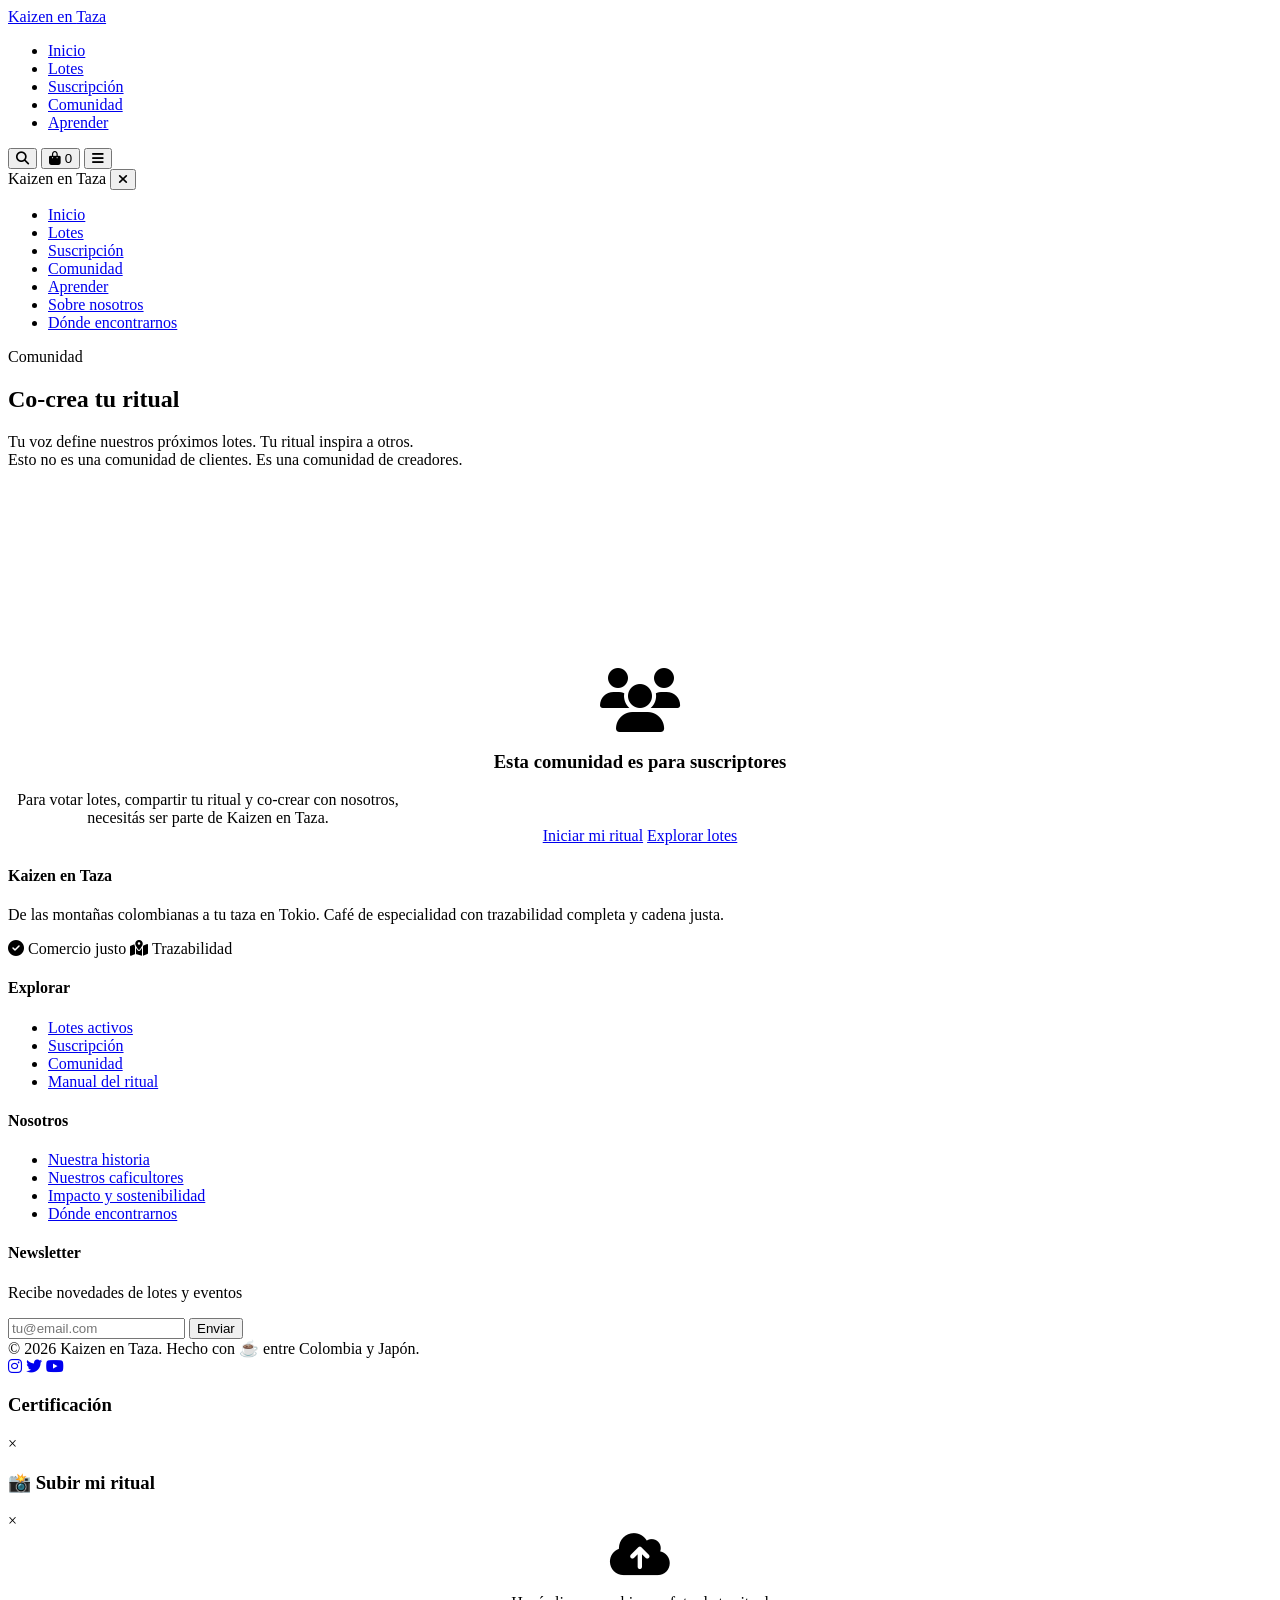
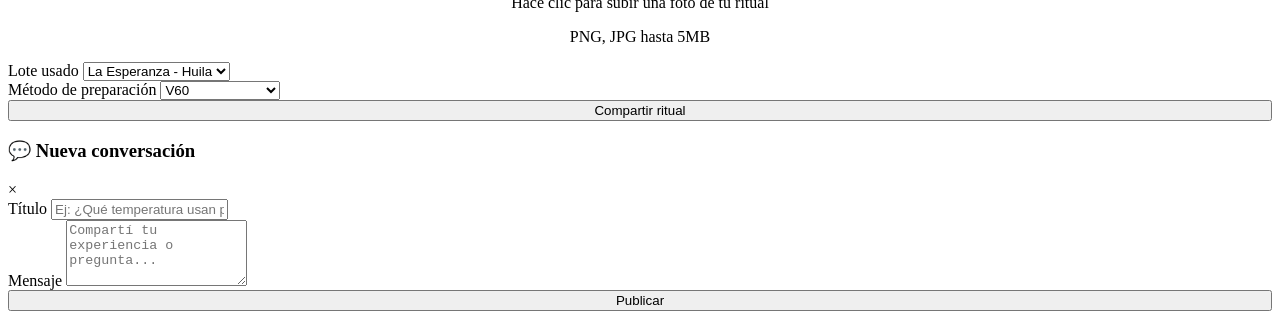
==== comunidad.html @ f7e29329 "Create comunidad.html" ====
<!DOCTYPE html>
<html lang="ja">
<head>
    <meta charset="UTF-8">
    <meta name="viewport" content="width=device-width, initial-scale=1.0, viewport-fit=cover">
    <meta name="description" content="Comunidad Kaizen en Taza - Participa en la co-creación, vota por los próximos lotes, comparte tu ritual y conecta con otros amantes del café de especialidad.">
    <title>Comunidad | Kaizen en Taza - Co-creación y rituales</title>
    <link rel="stylesheet" href="styles.css">
    <link rel="stylesheet" href="https://cdnjs.cloudflare.com/ajax/libs/font-awesome/6.5.1/css/all.min.css">
    <link href="https://fonts.googleapis.com/css2?family=Inter:opsz,wght@14..32,300;14..32,400;14..32,500;14..32,600;14..32,700&family=Playfair+Display:wght@400;500;600;700&display=swap" rel="stylesheet">
    <style>
        /* Estilos específicos para comunidad */
        .dashboard-stats {
            display: grid;
            grid-template-columns: repeat(4, 1fr);
            gap: var(--space-6);
            margin-bottom: var(--space-8);
        }
        
        .stat-card {
            background: var(--color-surface);
            border-radius: var(--border-radius-xl);
            padding: var(--space-6);
            text-align: center;
            border: 1px solid var(--color-border);
            transition: all var(--transition-base);
        }
        
        .stat-card:hover {
            transform: translateY(-4px);
            box-shadow: var(--shadow-lg);
            border-color: var(--color-accent-light);
        }
        
        .stat-number {
            font-size: var(--font-size-4xl);
            font-weight: 700;
            color: var(--color-accent);
            margin-bottom: var(--space-2);
        }
        
        .stat-label {
            font-size: var(--font-size-sm);
            color: var(--color-text-secondary);
        }
        
        /* Votación card */
        .voting-card {
            background: linear-gradient(135deg, var(--color-accent-ultra-light) 0%, var(--color-surface) 100%);
            border-radius: var(--border-radius-xl);
            padding: var(--space-8);
            margin-bottom: var(--space-8);
            border: 1px solid var(--color-border);
        }
        
        .voting-options {
            display: grid;
            grid-template-columns: repeat(3, 1fr);
            gap: var(--space-4);
            margin: var(--space-6) 0;
        }
        
        .voting-option {
            background: var(--color-surface);
            border-radius: var(--border-radius-lg);
            padding: var(--space-6);
            text-align: center;
            cursor: pointer;
            transition: all var(--transition-base);
            border: 2px solid var(--color-border);
        }
        
        .voting-option:hover {
            transform: translateY(-4px);
            border-color: var(--color-accent);
            box-shadow: var(--shadow-lg);
        }
        
        .voting-option.selected {
            border-color: var(--color-accent);
            background: var(--color-accent-ultra-light);
        }
        
        .voting-option-name {
            font-size: var(--font-size-xl);
            font-weight: 600;
            margin: var(--space-4) 0 var(--space-2);
        }
        
        .voting-bar {
            height: 8px;
            background: var(--color-border);
            border-radius: var(--border-radius-full);
            overflow: hidden;
            margin: var(--space-4) 0;
        }
        
        .voting-progress {
            height: 100%;
            background: var(--color-accent);
            transition: width 0.5s ease;
        }
        
        .voting-percentage {
            font-size: var(--font-size-sm);
            font-weight: 600;
            color: var(--color-accent);
        }
        
        /* Galería de rituales */
        .ritual-gallery {
            display: grid;
            grid-template-columns: repeat(3, 1fr);
            gap: var(--space-4);
            margin-bottom: var(--space-8);
        }
        
        .ritual-item {
            position: relative;
            aspect-ratio: 1;
            border-radius: var(--border-radius-lg);
            overflow: hidden;
            cursor: pointer;
        }
        
        .ritual-image {
            width: 100%;
            height: 100%;
            object-fit: cover;
            transition: transform 0.5s ease;
        }
        
        .ritual-item:hover .ritual-image {
            transform: scale(1.1);
        }
        
        .ritual-overlay {
            position: absolute;
            bottom: 0;
            left: 0;
            right: 0;
            background: linear-gradient(transparent, rgba(0,0,0,0.8));
            padding: var(--space-4);
            color: white;
            transform: translateY(100%);
            transition: transform var(--transition-base);
        }
        
        .ritual-item:hover .ritual-overlay {
            transform: translateY(0);
        }
        
        /* Foro - Tablón */
        .forum-post {
            background: var(--color-surface);
            border-radius: var(--border-radius-lg);
            padding: var(--space-6);
            margin-bottom: var(--space-4);
            border: 1px solid var(--color-border);
            transition: all var(--transition-base);
        }
        
        .forum-post:hover {
            box-shadow: var(--shadow-md);
            border-color: var(--color-accent-light);
        }
        
        .forum-header {
            display: flex;
            justify-content: space-between;
            align-items: center;
            margin-bottom: var(--space-3);
            flex-wrap: wrap;
            gap: var(--space-2);
        }
        
        .forum-author {
            display: flex;
            align-items: center;
            gap: var(--space-2);
        }
        
        .forum-avatar {
            width: 40px;
            height: 40px;
            background: var(--color-accent-ultra-light);
            border-radius: var(--border-radius-full);
            display: flex;
            align-items: center;
            justify-content: center;
            font-weight: 600;
            color: var(--color-accent);
        }
        
        .forum-name {
            font-weight: 600;
        }
        
        .forum-date {
            font-size: var(--font-size-xs);
            color: var(--color-text-tertiary);
        }
        
        .forum-title {
            font-size: var(--font-size-lg);
            font-weight: 600;
            margin-bottom: var(--space-2);
        }
        
        .forum-content {
            color: var(--color-text-secondary);
            margin-bottom: var(--space-4);
        }
        
        .forum-stats {
            display: flex;
            gap: var(--space-4);
            font-size: var(--font-size-sm);
            color: var(--color-text-tertiary);
        }
        
        /* Login prompt */
        .login-prompt {
            text-align: center;
            padding: var(--space-16);
            background: var(--color-surface);
            border-radius: var(--border-radius-xl);
            border: 1px solid var(--color-border);
        }
        
        /* Tabs */
        .community-tabs {
            display: flex;
            gap: var(--space-2);
            border-bottom: 1px solid var(--color-border);
            margin-bottom: var(--space-8);
            flex-wrap: wrap;
        }
        
        .community-tab {
            padding: var(--space-3) var(--space-6);
            font-size: var(--font-size-base);
            font-weight: 500;
            color: var(--color-text-secondary);
            cursor: pointer;
            border-bottom: 2px solid transparent;
            transition: all var(--transition-fast);
        }
        
        .community-tab:hover {
            color: var(--color-accent);
        }
        
        .community-tab.active {
            color: var(--color-accent);
            border-bottom-color: var(--color-accent);
        }
        
        /* Modal subir ritual */
        .upload-area {
            border: 2px dashed var(--color-border);
            border-radius: var(--border-radius-lg);
            padding: var(--space-8);
            text-align: center;
            cursor: pointer;
            transition: all var(--transition-fast);
        }
        
        .upload-area:hover {
            border-color: var(--color-accent);
            background: var(--color-accent-ultra-light);
        }
        
        /* Responsive */
        @media (max-width: 1024px) {
            .dashboard-stats {
                grid-template-columns: repeat(2, 1fr);
            }
            
            .voting-options {
                grid-template-columns: 1fr;
            }
            
            .ritual-gallery {
                grid-template-columns: repeat(2, 1fr);
            }
        }
        
        @media (max-width: 768px) {
            .dashboard-stats {
                grid-template-columns: 1fr;
            }
            
            .ritual-gallery {
                grid-template-columns: 1fr;
            }
            
            .forum-header {
                flex-direction: column;
                align-items: flex-start;
            }
        }
    </style>
</head>
<body>

    <!-- ============================================
         HEADER
         ============================================ -->
    <header class="header" id="header">
        <div class="header-container">
            <a href="index.html" class="logo">
                Kaizen en <span>Taza</span>
            </a>
            
            <nav class="nav">
                <ul class="nav-links">
                    <li><a href="index.html" class="nav-link">Inicio</a></li>
                    <li><a href="lotes.html" class="nav-link">Lotes</a></li>
                    <li><a href="suscripcion.html" class="nav-link">Suscripción</a></li>
                    <li><a href="comunidad.html" class="nav-link active">Comunidad</a></li>
                    <li><a href="aprender.html" class="nav-link">Aprender</a></li>
                </ul>
            </nav>
            
            <div class="header-actions">
                <button class="icon-btn" id="searchBtn" aria-label="Buscar">
                    <i class="fas fa-search"></i>
                </button>
                <button class="icon-btn" id="cartBtn" aria-label="Carrito">
                    <i class="fas fa-shopping-bag"></i>
                    <span class="cart-count">0</span>
                </button>
                <button class="menu-toggle" id="menuToggle" aria-label="Menú">
                    <i class="fas fa-bars"></i>
                </button>
            </div>
        </div>
    </header>

    <!-- Mobile Menu -->
    <div class="mobile-menu" id="mobileMenu">
        <div class="mobile-menu-header">
            <span class="logo-small">Kaizen en <span>Taza</span></span>
            <button class="mobile-menu-close" id="closeMenu">
                <i class="fas fa-times"></i>
            </button>
        </div>
        <ul class="mobile-nav-links">
            <li><a href="index.html" class="mobile-nav-link">Inicio</a></li>
            <li><a href="lotes.html" class="mobile-nav-link">Lotes</a></li>
            <li><a href="suscripcion.html" class="mobile-nav-link">Suscripción</a></li>
            <li><a href="comunidad.html" class="mobile-nav-link active">Comunidad</a></li>
            <li><a href="aprender.html" class="mobile-nav-link">Aprender</a></li>
            <li><a href="sobre-nosotros.html" class="mobile-nav-link">Sobre nosotros</a></li>
            <li><a href="donde-encontrarnos.html" class="mobile-nav-link">Dónde encontrarnos</a></li>
        </ul>
    </div>
    <div class="mobile-overlay" id="mobileOverlay"></div>

    <main>

        <!-- ============================================
             PAGE HEADER
             ============================================ -->
        <section class="hero" style="min-height: 40vh; padding: var(--space-12) 0;">
            <div class="hero-content">
                <div class="hero-badge">Comunidad</div>
                <h1 class="hero-title">Co-crea tu <span style="color: var(--color-accent);">ritual</span></h1>
                <p class="hero-subtitle">
                    Tu voz define nuestros próximos lotes. Tu ritual inspira a otros.<br>
                    Esto no es una comunidad de clientes. Es una comunidad de creadores.
                </p>
            </div>
        </section>

        <div class="container" style="margin-top: -40px; position: relative; z-index: 2;">

            <!-- ============================================
                 CONTENIDO PARA USUARIOS LOGEADOS (SUSCRIPTORES)
                 ============================================ -->
            <div id="subscriberContent" style="display: none;">
                
                <!-- Dashboard Stats -->
                <div class="dashboard-stats">
                    <div class="stat-card">
                        <div class="stat-number" id="votesCount">234</div>
                        <div class="stat-label">Suscriptores votaron este mes</div>
                    </div>
                    <div class="stat-card">
                        <div class="stat-number" id="suggestionsCount">156</div>
                        <div class="stat-label">Sugerencias enviadas</div>
                    </div>
                    <div class="stat-card">
                        <div class="stat-number" id="ritualsCount">89</div>
                        <div class="stat-label">Rituales compartidos</div>
                    </div>
                    <div class="stat-card">
                        <div class="stat-number" id="lotesVotados">12</div>
                        <div class="stat-label">Lotes votados este año</div>
                    </div>
                </div>

                <!-- Tabs de comunidad -->
                <div class="community-tabs">
                    <div class="community-tab active" data-tab="votacion">🗳️ Votación activa</div>
                    <div class="community-tab" data-tab="buzon">📬 Buzón de co-creación</div>
                    <div class="community-tab" data-tab="rituales">📸 Galería de rituales</div>
                    <div class="community-tab" data-tab="foro">💬 Tablón comunitario</div>
                    <div class="community-tab" data-tab="gestion">⚙️ Gestor de suscripción</div>
                </div>

                <!-- Tab 1: Votación activa -->
                <div class="tab-content active" id="tabVotacion">
                    <div class="voting-card">
                        <div style="display: flex; justify-content: space-between; align-items: center; flex-wrap: wrap; gap: var(--space-4); margin-bottom: var(--space-4);">
                            <h3 style="margin-bottom: 0;">🗳️ Próxima cosecha: Finca La Esperanza</h3>
                            <span class="badge badge-primary">Cierre en 5 días</span>
                        </div>
                        <p>¡Vos decidís el próximo lote! Elegí el proceso que más te guste.</p>
                        
                        <div class="voting-options" id="votingOptions">
                            <div class="voting-option" data-option="natural" onclick="selectVote('natural')">
                                <i class="fas fa-leaf" style="font-size: 2rem; color: var(--color-accent);"></i>
                                <div class="voting-option-name">Natural</div>
                                <p style="font-size: var(--font-size-sm);">Notas frutales, cuerpo medio, dulzor intenso</p>
                                <div class="voting-bar"><div class="voting-progress" style="width: 43%"></div></div>
                                <div class="voting-percentage">43% (234 votos)</div>
                            </div>
                            <div class="voting-option" data-option="lavado" onclick="selectVote('lavado')">
                                <i class="fas fa-tint" style="font-size: 2rem; color: var(--color-accent);"></i>
                                <div class="voting-option-name">Lavado</div>
                                <p style="font-size: var(--font-size-sm);">Clásico balanceado, acidez brillante</p>
                                <div class="voting-bar"><div class="voting-progress" style="width: 32%"></div></div>
                                <div class="voting-percentage">32% (174 votos)</div>
                            </div>
                            <div class="voting-option" data-option="honey" onclick="selectVote('honey')">
                                <i class="fas fa-droplet" style="font-size: 2rem; color: var(--color-accent);"></i>
                                <div class="voting-option-name">Honey (Experimental)</div>
                                <p style="font-size: var(--font-size-sm);">Dulce, complejo, notas de miel</p>
                                <div class="voting-bar"><div class="voting-progress" style="width: 25%"></div></div>
                                <div class="voting-percentage">25% (135 votos)</div>
                            </div>
                        </div>
                        
                        <div id="votedMessage" style="display: none; margin-top: var(--space-4);" class="alert alert-success">
                            <i class="fas fa-check-circle"></i> ¡Gracias por votar! Tu voz ya cuenta.
                        </div>
                    </div>
                </div>

                <!-- Tab 2: Buzón de co-creación -->
                <div class="tab-content" id="tabBuzon">
                    <div class="card">
                        <h3>📬 ¿Qué lote te gustaría ver?</h3>
                        <p>Mandanos tus sugerencias. Las más votadas las hacemos realidad.</p>
                        
                        <div class="form-group">
                            <label class="form-label">Tu idea</label>
                            <textarea class="form-input" id="suggestionText" rows="3" placeholder="Ej: Me encantaría probar un Geisha de Huila con proceso experimental..."></textarea>
                        </div>
                        
                        <div class="form-group">
                            <label class="form-label">Intereses</label>
                            <div class="radio-group">
                                <label class="radio-option">
                                    <input type="checkbox" name="interest" value="experimental"> Procesos experimentales
                                </label>
                                <label class="radio-option">
                                    <input type="checkbox" name="interest" value="geisha"> Geishas
                                </label>
                                <label class="radio-option">
                                    <input type="checkbox" name="interest" value="micro"> Micro-lotes
                                </label>
                            </div>
                        </div>
                        
                        <button class="btn btn-primary" onclick="sendSuggestion()">Enviar sugerencia</button>
                        
                        <div class="alert alert-info" style="margin-top: var(--space-4);">
                            <i class="fas fa-chart-line"></i> <strong id="suggestionsCounter">156</strong> suscriptores han enviado sugerencias este mes
                        </div>
                    </div>
                </div>

                <!-- Tab 3: Galería de rituales -->
                <div class="tab-content" id="tabRituales">
                    <div style="display: flex; justify-content: space-between; align-items: center; margin-bottom: var(--space-6); flex-wrap: wrap; gap: var(--space-4);">
                        <h3 style="margin-bottom: 0;">📸 Rituales reales de nuestra comunidad</h3>
                        <button class="btn btn-secondary" onclick="openUploadModal()">
                            <i class="fas fa-upload"></i> Subir mi ritual
                        </button>
                    </div>
                    
                    <div class="ritual-gallery" id="ritualGallery">
                        <!-- Se llena dinámicamente -->
                    </div>
                </div>

                <!-- Tab 4: Foro / Tablón -->
                <div class="tab-content" id="tabForo">
                    <div style="display: flex; justify-content: space-between; align-items: center; margin-bottom: var(--space-6); flex-wrap: wrap; gap: var(--space-4);">
                        <h3 style="margin-bottom: 0;">💬 Conversaciones de la comunidad</h3>
                        <button class="btn btn-secondary" onclick="openNewPostModal()">
                            <i class="fas fa-plus"></i> Nueva pregunta
                        </button>
                    </div>
                    
                    <div id="forumPosts">
                        <!-- Se llena dinámicamente -->
                    </div>
                </div>

                <!-- Tab 5: Gestor de suscripción -->
                <div class="tab-content" id="tabGestion">
                    <div class="card">
                        <h3>⚙️ Gestioná tu suscripción</h3>
                        <p>Todo lo que necesitás, sin llamadas ni emails.</p>
                        
                        <div class="form-group">
                            <label class="form-label">Estado actual</label>
                            <div class="alert alert-success" style="margin-bottom: 0;">
                                <i class="fas fa-check-circle"></i> Activa · Próximo envío: 15 de junio, 2026
                            </div>
                        </div>
                        
                        <div class="form-group">
                            <label class="form-label">Pausar suscripción</label>
                            <select class="form-select" id="pauseDuration">
                                <option value="">No pausar</option>
                                <option value="1">Pausar 1 semana</option>
                                <option value="2">Pausar 2 semanas</option>
                                <option value="4">Pausar 1 mes</option>
                            </select>
                        </div>
                        
                        <div class="form-group">
                            <label class="form-label">Cambiar próximo lote</label>
                            <select class="form-select" id="changeLot">
                                <option value="">Mantener actual</option>
                                <option value="esperanza">La Esperanza - Huila (Caturra)</option>
                                <option value="paraiso">El Paraíso - Nariño (Castillo)</option>
                                <option value="monteverde">Monteverde - Cauca (Geisha)</option>
                            </select>
                        </div>
                        
                        <div class="form-row">
                            <div class="form-group">
                                <label class="form-label">Cantidad</label>
                                <select class="form-select" id="changeAmount">
                                    <option value="200">200g</option>
                                    <option value="250" selected>250g</option>
                                    <option value="500">500g</option>
                                </select>
                            </div>
                            <div class="form-group">
                                <label class="form-label">Frecuencia</label>
                                <select class="form-select" id="changeFrequency">
                                    <option value="3">Cada 3 semanas</option>
                                    <option value="4" selected>Cada 4 semanas</option>
                                    <option value="5">Cada 5 semanas</option>
                                </select>
                            </div>
                        </div>
                        
                        <div style="display: flex; gap: var(--space-4); margin-top: var(--space-6);">
                            <button class="btn btn-primary" onclick="updateSubscription()">Guardar cambios</button>
                            <button class="btn btn-outline" onclick="cancelSubscription()" style="color: var(--color-error);">Cancelar suscripción</button>
                        </div>
                    </div>
                </div>
            </div>

            <!-- ============================================
                 CONTENIDO PARA USUARIOS NO LOGEADOS
                 ============================================ -->
            <div id="nonSubscriberContent" class="login-prompt">
                <i class="fas fa-users" style="font-size: 4rem; color: var(--color-accent); margin-bottom: var(--space-4);"></i>
                <h3>Esta comunidad es para suscriptores</h3>
                <p style="max-width: 400px; margin: var(--space-4) auto;">
                    Para votar lotes, compartir tu ritual y co-crear con nosotros, necesitás ser parte de Kaizen en Taza.
                </p>
                <div class="hero-buttons" style="justify-content: center;">
                    <a href="suscripcion.html" class="btn btn-primary">Iniciar mi ritual</a>
                    <a href="lotes.html" class="btn btn-secondary">Explorar lotes</a>
                </div>
            </div>

        </div>

    </main>

    <!-- ============================================
         FOOTER
         ============================================ -->
    <footer class="footer">
        <div class="footer-container">
            <div class="footer-grid">
                <div class="footer-col">
                    <h4>Kaizen en Taza</h4>
                    <p>De las montañas colombianas a tu taza en Tokio. Café de especialidad con trazabilidad completa y cadena justa.</p>
                    <div class="certifications" style="margin-top: var(--space-4);">
                        <span class="cert-badge" onclick="showCertModal('fairtrade')">
                            <i class="fas fa-check-circle"></i> Comercio justo
                        </span>
                        <span class="cert-badge" onclick="showCertModal('trazabilidad')">
                            <i class="fas fa-map-marked-alt"></i> Trazabilidad
                        </span>
                    </div>
                </div>
                
                <div class="footer-col">
                    <h4>Explorar</h4>
                    <ul class="footer-links">
                        <li><a href="lotes.html" class="footer-link">Lotes activos</a></li>
                        <li><a href="suscripcion.html" class="footer-link">Suscripción</a></li>
                        <li><a href="comunidad.html" class="footer-link">Comunidad</a></li>
                        <li><a href="aprender.html" class="footer-link">Manual del ritual</a></li>
                    </ul>
                </div>
                
                <div class="footer-col">
                    <h4>Nosotros</h4>
                    <ul class="footer-links">
                        <li><a href="sobre-nosotros.html" class="footer-link">Nuestra historia</a></li>
                        <li><a href="sobre-nosotros.html#caficultores" class="footer-link">Nuestros caficultores</a></li>
                        <li><a href="sobre-nosotros.html#impacto" class="footer-link">Impacto y sostenibilidad</a></li>
                        <li><a href="donde-encontrarnos.html" class="footer-link">Dónde encontrarnos</a></li>
                    </ul>
                </div>
                
                <div class="footer-col">
                    <h4>Newsletter</h4>
                    <p style="font-size: var(--font-size-sm);">Recibe novedades de lotes y eventos</p>
                    <form class="newsletter-form" onsubmit="event.preventDefault(); alert('Gracias por suscribirte (demo)');">
                        <input type="email" placeholder="tu@email.com" class="newsletter-input" required>
                        <button type="submit" class="newsletter-btn">Enviar</button>
                    </form>
                </div>
            </div>
            
            <div class="footer-bottom">
                <div class="footer-copyright">
                    © 2026 Kaizen en Taza. Hecho con ☕ entre Colombia y Japón.
                </div>
                <div class="footer-social">
                    <a href="#" class="social-icon"><i class="fab fa-instagram"></i></a>
                    <a href="#" class="social-icon"><i class="fab fa-twitter"></i></a>
                    <a href="#" class="social-icon"><i class="fab fa-youtube"></i></a>
                </div>
            </div>
        </div>
    </footer>

    <!-- ============================================
         MODALES
         ============================================ -->
    <div id="certModal" class="modal">
        <div class="modal-content">
            <div class="modal-header">
                <h3 id="modalTitle">Certificación</h3>
                <span class="modal-close" onclick="closeCertModal()">&times;</span>
            </div>
            <div class="modal-body" id="modalBody"></div>
        </div>
    </div>

    <div id="uploadModal" class="modal">
        <div class="modal-content">
            <div class="modal-header">
                <h3>📸 Subir mi ritual</h3>
                <span class="modal-close" onclick="closeUploadModal()">&times;</span>
            </div>
            <div class="modal-body">
                <div class="upload-area" id="uploadArea" onclick="triggerFileUpload()">
                    <i class="fas fa-cloud-upload-alt" style="font-size: 3rem; color: var(--color-accent);"></i>
                    <p>Hacé clic para subir una foto de tu ritual</p>
                    <p style="font-size: var(--font-size-xs); color: var(--color-text-tertiary);">PNG, JPG hasta 5MB</p>
                </div>
                <input type="file" id="fileInput" accept="image/*" style="display: none;" onchange="handleFileUpload(event)">
                <div class="form-group" style="margin-top: var(--space-4);">
                    <label class="form-label">Lote usado</label>
                    <select class="form-select" id="ritualLot">
                        <option>La Esperanza - Huila</option>
                        <option>El Paraíso - Nariño</option>
                        <option>Monteverde - Cauca</option>
                    </select>
                </div>
                <div class="form-group">
                    <label class="form-label">Método de preparación</label>
                    <select class="form-select" id="ritualMethod">
                        <option>V60</option>
                        <option>Nel-drip</option>
                        <option>Aeropress</option>
                        <option>Chemex</option>
                        <option>Prensa francesa</option>
                    </select>
                </div>
                <button class="btn btn-primary" onclick="uploadRitual()" style="width: 100%;">Compartir ritual</button>
            </div>
        </div>
    </div>

    <div id="newPostModal" class="modal">
        <div class="modal-content">
            <div class="modal-header">
                <h3>💬 Nueva conversación</h3>
                <span class="modal-close" onclick="closeNewPostModal()">&times;</span>
            </div>
            <div class="modal-body">
                <div class="form-group">
                    <label class="form-label">Título</label>
                    <input type="text" class="form-input" id="postTitle" placeholder="Ej: ¿Qué temperatura usan para este lote?">
                </div>
                <div class="form-group">
                    <label class="form-label">Mensaje</label>
                    <textarea class="form-input" id="postContent" rows="4" placeholder="Compartí tu experiencia o pregunta..."></textarea>
                </div>
                <button class="btn btn-primary" onclick="createPost()" style="width: 100%;">Publicar</button>
            </div>
        </div>
    </div>

    <script>
        // ============================================
        // CHECK LOGIN STATUS
        // ============================================
        let isLoggedIn = false;
        let currentVote = null;
        let rituals = [];
        let forumPosts = [];
        
        function checkLoginStatus() {
            const subscription = localStorage.getItem('kaizenSubscription');
            if (subscription) {
                isLoggedIn = true;
                document.getElementById('subscriberContent').style.display = 'block';
                document.getElementById('nonSubscriberContent').style.display = 'none';
                loadRituals();
                loadForumPosts();
                updateSuggestionsCounter();
            } else {
                isLoggedIn = false;
                document.getElementById('subscriberContent').style.display = 'none';
                document.getElementById('nonSubscriberContent').style.display = 'block';
            }
        }
        
        // ============================================
        // TABS
        // ============================================
        function initTabs() {
            document.querySelectorAll('.community-tab').forEach(tab => {
                tab.addEventListener('click', () => {
                    const tabId = tab.dataset.tab;
                    document.querySelectorAll('.community-tab').forEach(t => t.classList.remove('active'));
                    document.querySelectorAll('.tab-content').forEach(t => t.classList.remove('active'));
                    tab.classList.add('active');
                    document.getElementById(`tab${tabId.charAt(0).toUpperCase() + tabId.slice(1)}`).classList.add('active');
                });
            });
        }
        
        // ============================================
        // VOTACIÓN
        // ============================================
        function selectVote(option) {
            if (currentVote) {
                alert('Ya votaste en esta votación. Esperá la próxima!');
                return;
            }
            
            currentVote = option;
            document.getElementById('votedMessage').style.display = 'block';
            
            // Actualizar visual
            document.querySelectorAll('.voting-option').forEach(opt => {
                opt.classList.remove('selected');
            });
            document.querySelector(`.voting-option[data-option="${option}"]`).classList.add('selected');
            
            // Guardar en localStorage
            localStorage.setItem('userVote', option);
            
            // Actualizar contadores (demo)
            let votes = JSON.parse(localStorage.getItem('votes')) || { natural: 234, lavado: 174, honey: 135 };
            votes[option] = (votes[option] || 0) + 1;
            localStorage.setItem('votes', JSON.stringify(votes));
            
            // Recargar para mostrar nuevos porcentajes
            setTimeout(() => location.reload(), 1000);
        }
        
        // ============================================
        // BUZÓN DE CO-CREACIÓN
        // ============================================
        function sendSuggestion() {
            const suggestion = document.getElementById('suggestionText').value;
            if (!suggestion) {
                alert('Escribí tu sugerencia antes de enviar');
                return;
            }
            
            let suggestions = JSON.parse(localStorage.getItem('suggestions')) || [];
            suggestions.push({
                text: suggestion,
                date: new Date().toISOString(),
                interests: getSelectedInterests()
            });
            localStorage.setItem('suggestions', JSON.stringify(suggestions));
            
            alert('¡Gracias por tu sugerencia! La vamos a tener en cuenta para próximos lotes.');
            document.getElementById('suggestionText').value = '';
            updateSuggestionsCounter();
        }
        
        function getSelectedInterests() {
            const interests = [];
            document.querySelectorAll('input[name="interest"]:checked').forEach(cb => {
                interests.push(cb.value);
            });
            return interests;
        }
        
        function updateSuggestionsCounter() {
            const suggestions = JSON.parse(localStorage.getItem('suggestions')) || [];
            const thisMonth = suggestions.filter(s => new Date(s.date).getMonth() === new Date().getMonth()).length;
            document.getElementById('suggestionsCounter').innerText = suggestions.length + thisMonth;
        }
        
        // ============================================
        // GALERÍA DE RITUALES
        // ============================================
        function loadRituals() {
            const saved = localStorage.getItem('rituals');
            if (saved) {
                rituals = JSON.parse(saved);
            } else {
                // Datos de ejemplo
                rituals = [
                    { id: 1, image: 'https://images.unsplash.com/photo-1495474472287-4d71bcdd2085?w=400&h=400&fit=crop', user: 'Kenji', lot: 'La Esperanza', method: 'V60' },
                    { id: 2, image: 'https://images.unsplash.com/photo-1514432324607-a09d9b4aefdd?w=400&h=400&fit=crop', user: 'Yuki', lot: 'El Paraíso', method: 'Nel-drip' },
                    { id: 3, image: 'https://images.unsplash.com/photo-1487058792210-89d2e1f735a9?w=400&h=400&fit=crop', user: 'Hiroshi', lot: 'Monteverde', method: 'Aeropress' }
                ];
                localStorage.setItem('rituals', JSON.stringify(rituals));
            }
            renderRituals();
        }
        
        function renderRituals() {
            const gallery = document.getElementById('ritualGallery');
            if (rituals.length === 0) {
                gallery.innerHTML = '<div class="empty-state" style="grid-column: 1/-1;">Todavía no hay rituales compartidos. ¡Sé el primero!</div>';
                return;
            }
            gallery.innerHTML = rituals.map(ritual => `
                <div class="ritual-item">
                    <img src="${ritual.image}" alt="Ritual de ${ritual.user}" class="ritual-image">
                    <div class="ritual-overlay">
                        <div><strong>${ritual.user}</strong></div>
                        <div style="font-size: 12px;">${ritual.lot} · ${ritual.method}</div>
                    </div>
                </div>
            `).join('');
        }
        
        function openUploadModal() {
            document.getElementById('uploadModal').classList.add('active');
            document.body.style.overflow = 'hidden';
        }
        
        function closeUploadModal() {
            document.getElementById('uploadModal').classList.remove('active');
            document.body.style.overflow = '';
        }
        
        function triggerFileUpload() {
            document.getElementById('fileInput').click();
        }
        
        function handleFileUpload(event) {
            const file = event.target.files[0];
            if (file) {
                const reader = new FileReader();
                reader.onload = function(e) {
                    window.tempImage = e.target.result;
                    alert('Imagen cargada. Ahora completá los detalles y compartí.');
                };
                reader.readAsDataURL(file);
            }
        }
        
        function uploadRitual() {
            if (!window.tempImage) {
                alert('Primero seleccioná una imagen');
                return;
            }
            
            const newRitual = {
                id: rituals.length + 1,
                image: window.tempImage,
                user: localStorage.getItem('kaizenSubscription') ? JSON.parse(localStorage.getItem('kaizenSubscription')).customer.name : 'Suscriptor',
                lot: document.getElementById('ritualLot').value,
                method: document.getElementById('ritualMethod').value
            };
            
            rituals.unshift(newRitual);
            localStorage.setItem('rituals', JSON.stringify(rituals));
            renderRituals();
            closeUploadModal();
            window.tempImage = null;
            alert('¡Ritual compartido! Va a aparecer en la galería.');
        }
        
        // ============================================
        // FORO
        // ============================================
        function loadForumPosts() {
            const saved = localStorage.getItem('forumPosts');
            if (saved) {
                forumPosts = JSON.parse(saved);
            } else {
                forumPosts = [
                    { id: 1, title: '¿Qué temperatura usan para V60 con La Esperanza?', content: 'Estoy probando a 92°C y 94°C y no encuentro el punto exacto.', author: 'Takeshi', date: '2026-05-20', replies: 12 },
                    { id: 2, title: 'Descubrí que este lote con Nel-drip cambia completamente', content: 'El El Paraíso en Nel-drip tiene notas de miel increíbles...', author: 'Maria', date: '2026-05-18', replies: 8 }
                ];
                localStorage.setItem('forumPosts', JSON.stringify(forumPosts));
            }
            renderForumPosts();
        }
        
        function renderForumPosts() {
            const container = document.getElementById('forumPosts');
            container.innerHTML = forumPosts.map(post => `
                <div class="forum-post">
                    <div class="forum-header">
                        <div class="forum-author">
                            <div class="forum-avatar">${post.author.charAt(0)}</div>
                            <div>
                                <div class="forum-name">${post.author}</div>
                                <div class="forum-date">${new Date(post.date).toLocaleDateString('es')}</div>
                            </div>
                        </div>
                        <div class="forum-stats">
                            <span><i class="fas fa-comment"></i> ${post.replies} respuestas</span>
                        </div>
                    </div>
                    <div class="forum-title">${post.title}</div>
                    <div class="forum-content">${post.content}</div>
                </div>
            `).join('');
        }
        
        function openNewPostModal() {
            document.getElementById('newPostModal').classList.add('active');
            document.body.style.overflow = 'hidden';
        }
        
        function closeNewPostModal() {
            document.getElementById('newPostModal').classList.remove('active');
            document.body.style.overflow = '';
        }
        
        function createPost() {
            const title = document.getElementById('postTitle').value;
            const content = document.getElementById('postContent').value;
            
            if (!title || !content) {
                alert('Completá título y mensaje');
                return;
            }
            
            const user = localStorage.getItem('kaizenSubscription') ? 
                JSON.parse(localStorage.getItem('kaizenSubscription')).customer.name : 'Suscriptor';
            
            const newPost = {
                id: forumPosts.length + 1,
                title,
                content,
                author: user,
                date: new Date().toISOString(),
                replies: 0
            };
            
            forumPosts.unshift(newPost);
            localStorage.setItem('forumPosts', JSON.stringify(forumPosts));
            renderForumPosts();
            closeNewPostModal();
            document.getElementById('postTitle').value = '';
            document.getElementById('postContent').value = '';
            alert('¡Publicación creada!');
        }
        
        // ============================================
        // GESTOR DE SUSCRIPCIÓN
        // ============================================
        function updateSubscription() {
            const changes = {};
            const pause = document.getElementById('pauseDuration').value;
            const lot = document.getElementById('changeLot').value;
            const amount = document.getElementById('changeAmount').value;
            const frequency = document.getElementById('changeFrequency').value;
            
            if (pause) changes.pause = pause;
            if (lot) changes.nextLot = lot;
            if (amount) changes.amount = amount;
            if (frequency) changes.frequency = frequency;
            
            localStorage.setItem('subscriptionChanges', JSON.stringify(changes));
            alert('Cambios guardados. Se aplicarán en tu próximo ciclo.');
        }
        
        function cancelSubscription() {
            if (confirm('¿Cancelar suscripción? Podés reactivarla en cualquier momento.')) {
                localStorage.removeItem('kaizenSubscription');
                localStorage.removeItem('userVote');
                alert('Suscripción cancelada. Siempre podés volver.');
                location.reload();
            }
        }
        
        // ============================================
        // CERTIFICACIONES MODAL
        // ============================================
        function showCertModal(type) {
            const modal = document.getElementById('certModal');
            if (type === 'fairtrade') {
                document.getElementById('modalTitle').innerHTML = '🌱 Comercio justo verificado';
                document.getElementById('modalBody').innerHTML = `
                    <div><p><strong>Certificación:</strong> Relación directa verificada</p>
                    <p><strong>Precio pagado:</strong> +35% sobre precio de mercado</p>
                    <p><strong>Impacto:</strong> Este pago garantiza una vida digna para el caficultor</p></div>
                    <div class="alert alert-success"><i class="fas fa-file-pdf"></i> Documento de pago verificado</div>
                `;
            } else {
                document.getElementById('modalTitle').innerHTML = '📍 Trazabilidad completa';
                document.getElementById('modalBody').innerHTML = `
                    <div><p><strong>Todos nuestros lotes tienen:</strong></p>
                    <ul><li>Origen específico</li><li>Nombre del caficultor</li><li>Variedad y proceso</li><li>Fecha de tueste</li><li>Precio pagado</li></ul></div>
                `;
            }
            modal.classList.add('active');
            document.body.style.overflow = 'hidden';
        }
        
        function closeCertModal() {
            document.getElementById('certModal').classList.remove('active');
            document.body.style.overflow = '';
        }
        
        // ============================================
        // HEADER Y MENÚ
        // ============================================
        const menuToggle = document.getElementById('menuToggle');
        const mobileMenu = document.getElementById('mobileMenu');
        const mobileOverlay = document.getElementById('mobileOverlay');
        const closeMenu = document.getElementById('closeMenu');
        
        function openMobileMenu() {
            mobileMenu.classList.add('active');
            mobileOverlay.classList.add('active');
            document.body.style.overflow = 'hidden';
        }
        
        function closeMobileMenu() {
            mobileMenu.classList.remove('active');
            mobileOverlay.classList.remove('active');
            document.body.style.overflow = '';
        }
        
        if (menuToggle) menuToggle.addEventListener('click', openMobileMenu);
        if (closeMenu) closeMenu.addEventListener('click', closeMobileMenu);
        if (mobileOverlay) mobileOverlay.addEventListener('click', closeMobileMenu);
        
        const header = document.querySelector('.header');
        window.addEventListener('scroll', () => {
            if (window.scrollY > 50) header.classList.add('header-scrolled');
            else header.classList.remove('header-scrolled');
        });
        
        // ============================================
        // INICIALIZACIÓN
        // ============================================
        checkLoginStatus();
        initTabs();
        
        window.selectVote = selectVote;
        window.sendSuggestion = sendSuggestion;
        window.openUploadModal = openUploadModal;
        window.closeUploadModal = closeUploadModal;
        window.triggerFileUpload = triggerFileUpload;
        window.handleFileUpload = handleFileUpload;
        window.uploadRitual = uploadRitual;
        window.openNewPostModal = openNewPostModal;
        window.closeNewPostModal = closeNewPostModal;
        window.createPost = createPost;
        window.updateSubscription = updateSubscription;
        window.cancelSubscription = cancelSubscription;
        window.showCertModal = showCertModal;
        window.closeCertModal = closeCertModal;
    </script>
</body>
</html>
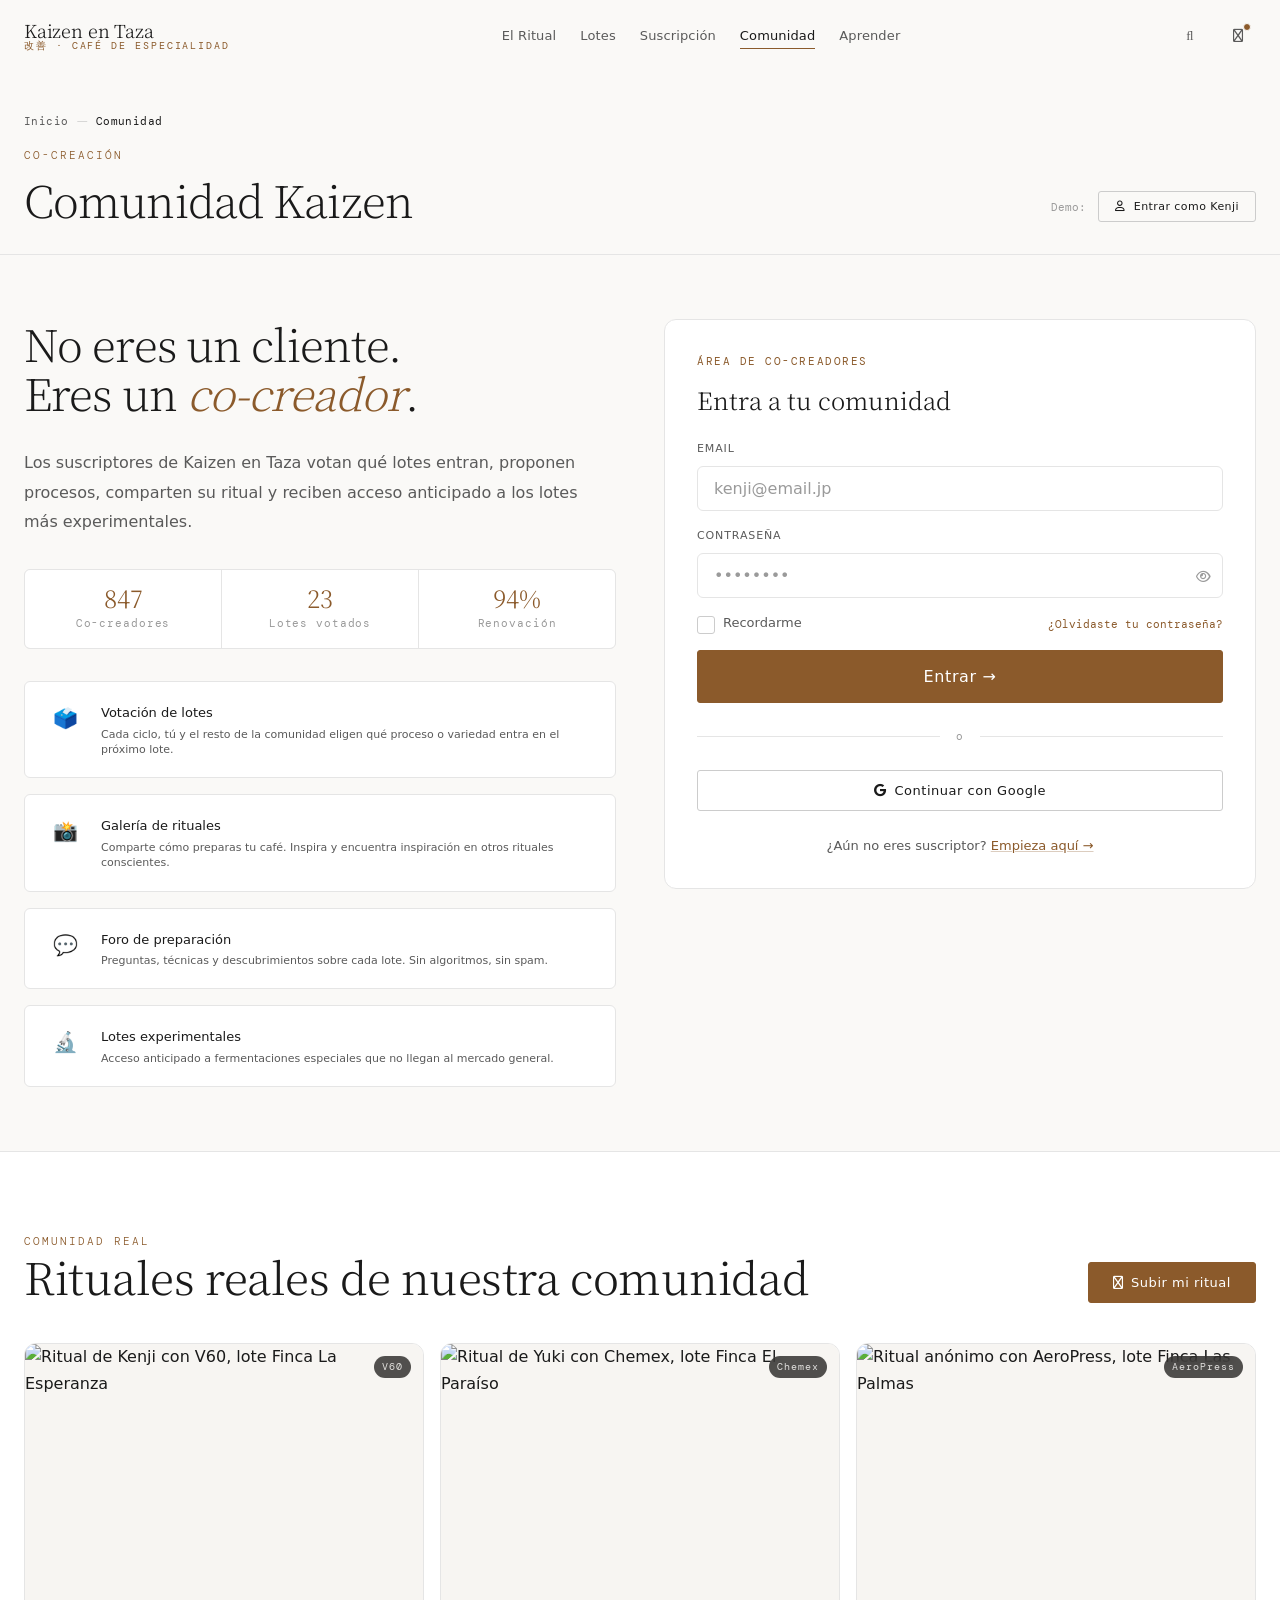
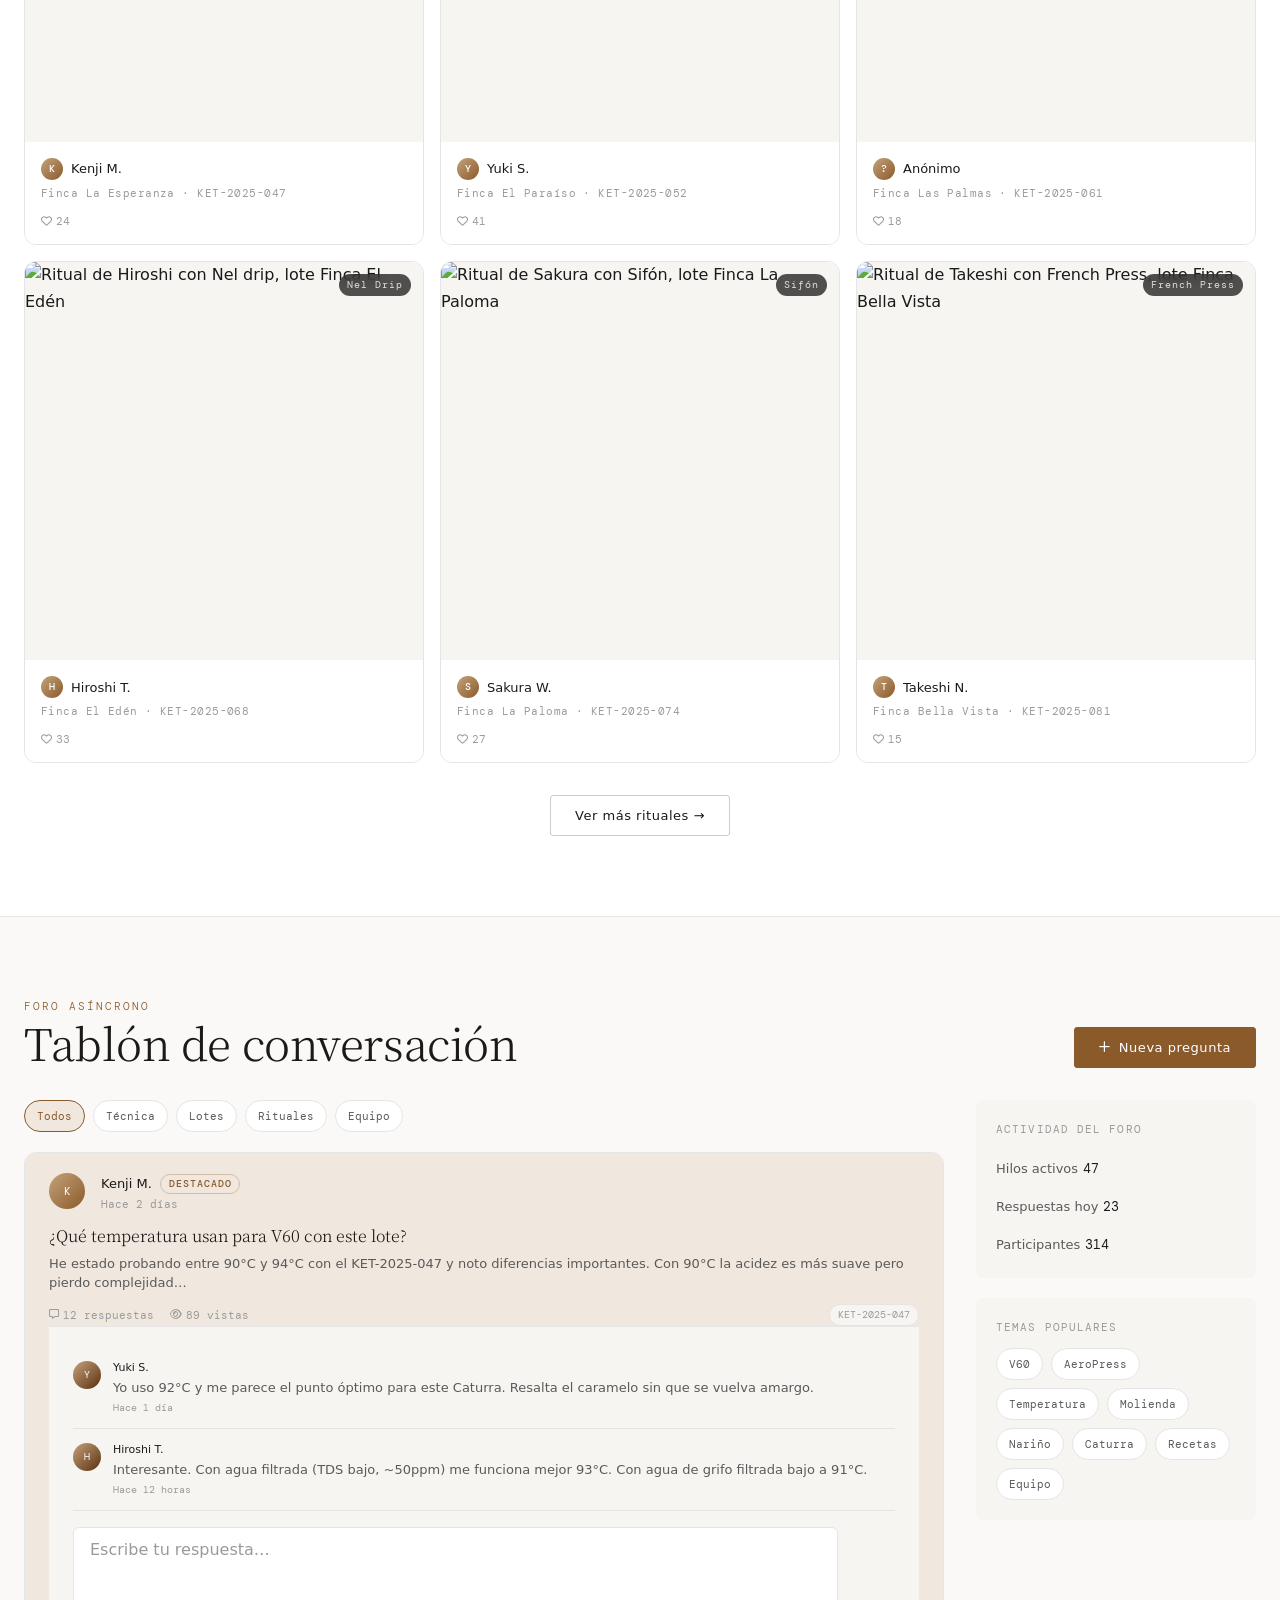
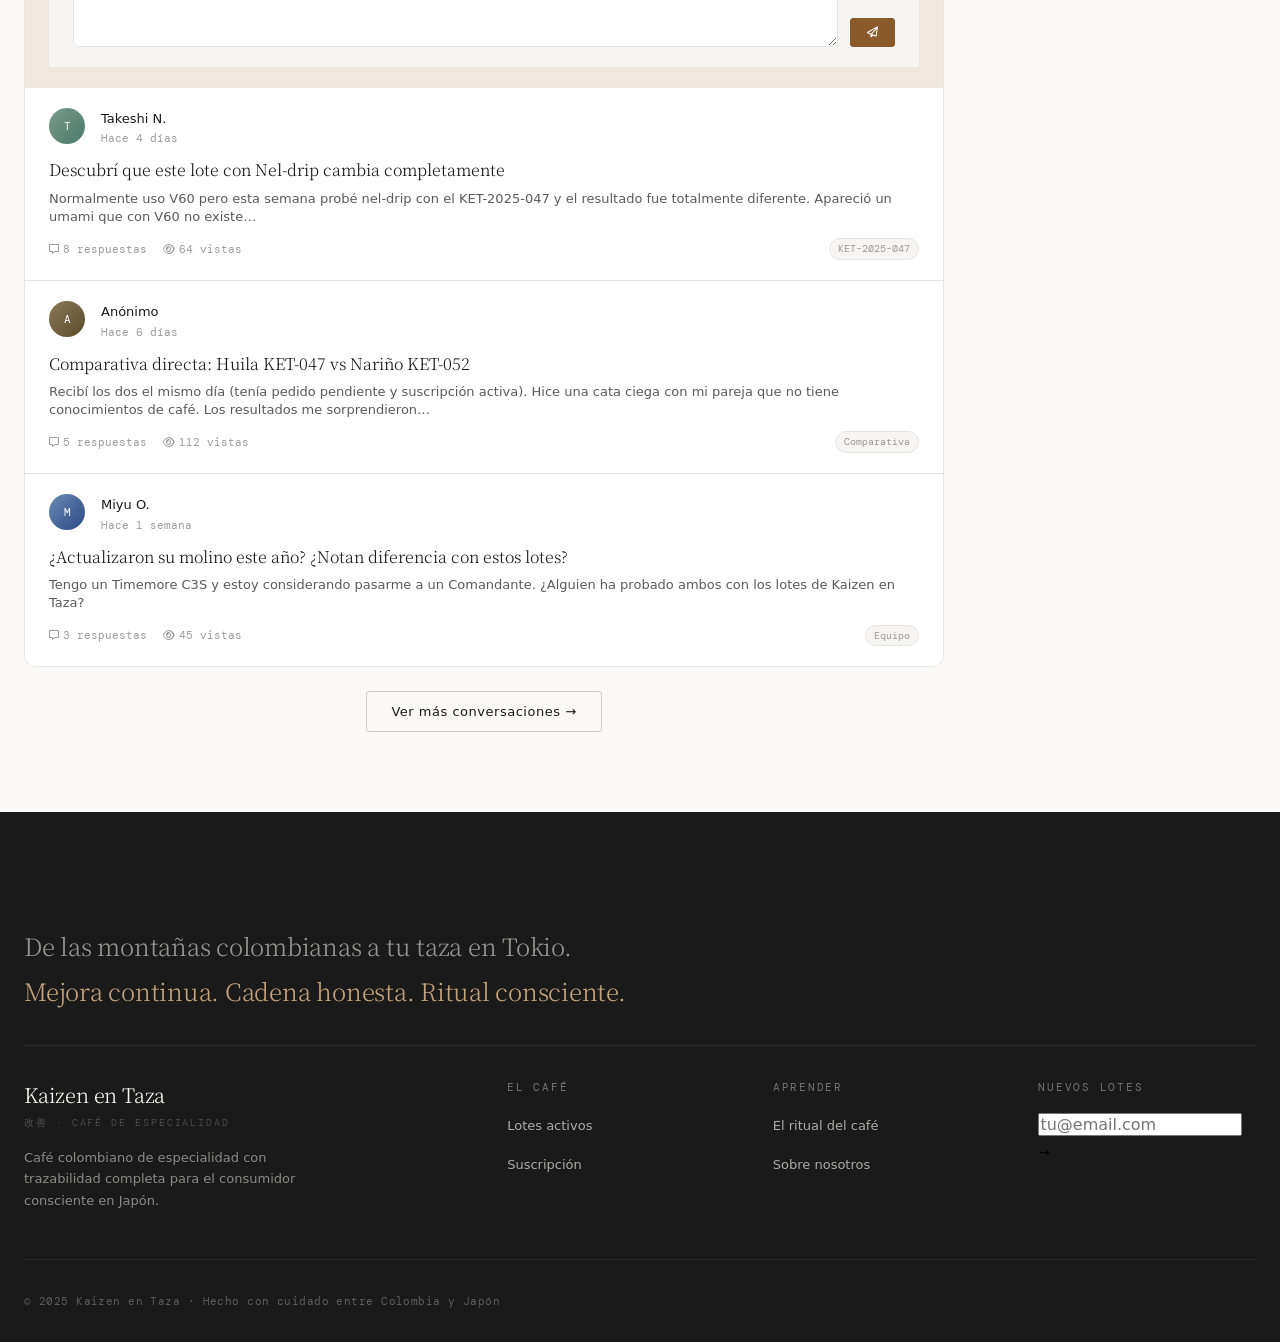
==== commit 8a04ecf4: "Update comunidad.html" ====
--- a/comunidad.html
+++ b/comunidad.html
@@ -1,1103 +1,2711 @@
 <!DOCTYPE html>
 <html lang="ja">
 <head>
-    <meta charset="UTF-8">
-    <meta name="viewport" content="width=device-width, initial-scale=1.0, viewport-fit=cover">
-    <meta name="description" content="Comunidad Kaizen en Taza - Participa en la co-creación, vota por los próximos lotes, comparte tu ritual y conecta con otros amantes del café de especialidad.">
-    <title>Comunidad | Kaizen en Taza - Co-creación y rituales</title>
-    <link rel="stylesheet" href="styles.css">
-    <link rel="stylesheet" href="https://cdnjs.cloudflare.com/ajax/libs/font-awesome/6.5.1/css/all.min.css">
-    <link href="https://fonts.googleapis.com/css2?family=Inter:opsz,wght@14..32,300;14..32,400;14..32,500;14..32,600;14..32,700&family=Playfair+Display:wght@400;500;600;700&display=swap" rel="stylesheet">
-    <style>
-        /* Estilos específicos para comunidad */
-        .dashboard-stats {
-            display: grid;
-            grid-template-columns: repeat(4, 1fr);
-            gap: var(--space-6);
-            margin-bottom: var(--space-8);
-        }
-        
-        .stat-card {
-            background: var(--color-surface);
-            border-radius: var(--border-radius-xl);
-            padding: var(--space-6);
-            text-align: center;
-            border: 1px solid var(--color-border);
-            transition: all var(--transition-base);
-        }
-        
-        .stat-card:hover {
-            transform: translateY(-4px);
-            box-shadow: var(--shadow-lg);
-            border-color: var(--color-accent-light);
-        }
-        
-        .stat-number {
-            font-size: var(--font-size-4xl);
-            font-weight: 700;
-            color: var(--color-accent);
-            margin-bottom: var(--space-2);
-        }
-        
-        .stat-label {
-            font-size: var(--font-size-sm);
-            color: var(--color-text-secondary);
-        }
-        
-        /* Votación card */
-        .voting-card {
-            background: linear-gradient(135deg, var(--color-accent-ultra-light) 0%, var(--color-surface) 100%);
-            border-radius: var(--border-radius-xl);
-            padding: var(--space-8);
-            margin-bottom: var(--space-8);
-            border: 1px solid var(--color-border);
-        }
-        
-        .voting-options {
-            display: grid;
-            grid-template-columns: repeat(3, 1fr);
-            gap: var(--space-4);
-            margin: var(--space-6) 0;
-        }
-        
-        .voting-option {
-            background: var(--color-surface);
-            border-radius: var(--border-radius-lg);
-            padding: var(--space-6);
-            text-align: center;
-            cursor: pointer;
-            transition: all var(--transition-base);
-            border: 2px solid var(--color-border);
-        }
-        
-        .voting-option:hover {
-            transform: translateY(-4px);
-            border-color: var(--color-accent);
-            box-shadow: var(--shadow-lg);
-        }
-        
-        .voting-option.selected {
-            border-color: var(--color-accent);
-            background: var(--color-accent-ultra-light);
-        }
-        
-        .voting-option-name {
-            font-size: var(--font-size-xl);
-            font-weight: 600;
-            margin: var(--space-4) 0 var(--space-2);
-        }
-        
-        .voting-bar {
-            height: 8px;
-            background: var(--color-border);
-            border-radius: var(--border-radius-full);
-            overflow: hidden;
-            margin: var(--space-4) 0;
-        }
-        
-        .voting-progress {
-            height: 100%;
-            background: var(--color-accent);
-            transition: width 0.5s ease;
-        }
-        
-        .voting-percentage {
-            font-size: var(--font-size-sm);
-            font-weight: 600;
-            color: var(--color-accent);
-        }
-        
-        /* Galería de rituales */
-        .ritual-gallery {
-            display: grid;
-            grid-template-columns: repeat(3, 1fr);
-            gap: var(--space-4);
-            margin-bottom: var(--space-8);
-        }
-        
-        .ritual-item {
-            position: relative;
-            aspect-ratio: 1;
-            border-radius: var(--border-radius-lg);
-            overflow: hidden;
-            cursor: pointer;
-        }
-        
-        .ritual-image {
-            width: 100%;
-            height: 100%;
-            object-fit: cover;
-            transition: transform 0.5s ease;
-        }
-        
-        .ritual-item:hover .ritual-image {
-            transform: scale(1.1);
-        }
-        
-        .ritual-overlay {
-            position: absolute;
-            bottom: 0;
-            left: 0;
-            right: 0;
-            background: linear-gradient(transparent, rgba(0,0,0,0.8));
-            padding: var(--space-4);
-            color: white;
-            transform: translateY(100%);
-            transition: transform var(--transition-base);
-        }
-        
-        .ritual-item:hover .ritual-overlay {
-            transform: translateY(0);
-        }
-        
-        /* Foro - Tablón */
-        .forum-post {
-            background: var(--color-surface);
-            border-radius: var(--border-radius-lg);
-            padding: var(--space-6);
-            margin-bottom: var(--space-4);
-            border: 1px solid var(--color-border);
-            transition: all var(--transition-base);
-        }
-        
-        .forum-post:hover {
-            box-shadow: var(--shadow-md);
-            border-color: var(--color-accent-light);
-        }
-        
-        .forum-header {
-            display: flex;
-            justify-content: space-between;
-            align-items: center;
-            margin-bottom: var(--space-3);
-            flex-wrap: wrap;
-            gap: var(--space-2);
-        }
-        
-        .forum-author {
-            display: flex;
-            align-items: center;
-            gap: var(--space-2);
-        }
-        
-        .forum-avatar {
-            width: 40px;
-            height: 40px;
-            background: var(--color-accent-ultra-light);
-            border-radius: var(--border-radius-full);
-            display: flex;
-            align-items: center;
-            justify-content: center;
-            font-weight: 600;
-            color: var(--color-accent);
-        }
-        
-        .forum-name {
-            font-weight: 600;
-        }
-        
-        .forum-date {
-            font-size: var(--font-size-xs);
-            color: var(--color-text-tertiary);
-        }
-        
-        .forum-title {
-            font-size: var(--font-size-lg);
-            font-weight: 600;
-            margin-bottom: var(--space-2);
-        }
-        
-        .forum-content {
-            color: var(--color-text-secondary);
-            margin-bottom: var(--space-4);
-        }
-        
-        .forum-stats {
-            display: flex;
-            gap: var(--space-4);
-            font-size: var(--font-size-sm);
-            color: var(--color-text-tertiary);
-        }
-        
-        /* Login prompt */
-        .login-prompt {
-            text-align: center;
-            padding: var(--space-16);
-            background: var(--color-surface);
-            border-radius: var(--border-radius-xl);
-            border: 1px solid var(--color-border);
-        }
-        
-        /* Tabs */
-        .community-tabs {
-            display: flex;
-            gap: var(--space-2);
-            border-bottom: 1px solid var(--color-border);
-            margin-bottom: var(--space-8);
-            flex-wrap: wrap;
-        }
-        
-        .community-tab {
-            padding: var(--space-3) var(--space-6);
-            font-size: var(--font-size-base);
-            font-weight: 500;
-            color: var(--color-text-secondary);
-            cursor: pointer;
-            border-bottom: 2px solid transparent;
-            transition: all var(--transition-fast);
-        }
-        
-        .community-tab:hover {
-            color: var(--color-accent);
-        }
-        
-        .community-tab.active {
-            color: var(--color-accent);
-            border-bottom-color: var(--color-accent);
-        }
-        
-        /* Modal subir ritual */
-        .upload-area {
-            border: 2px dashed var(--color-border);
-            border-radius: var(--border-radius-lg);
-            padding: var(--space-8);
-            text-align: center;
-            cursor: pointer;
-            transition: all var(--transition-fast);
-        }
-        
-        .upload-area:hover {
-            border-color: var(--color-accent);
-            background: var(--color-accent-ultra-light);
-        }
-        
-        /* Responsive */
-        @media (max-width: 1024px) {
-            .dashboard-stats {
-                grid-template-columns: repeat(2, 1fr);
-            }
-            
-            .voting-options {
-                grid-template-columns: 1fr;
-            }
-            
-            .ritual-gallery {
-                grid-template-columns: repeat(2, 1fr);
-            }
-        }
-        
-        @media (max-width: 768px) {
-            .dashboard-stats {
-                grid-template-columns: 1fr;
-            }
-            
-            .ritual-gallery {
-                grid-template-columns: 1fr;
-            }
-            
-            .forum-header {
-                flex-direction: column;
-                align-items: flex-start;
-            }
-        }
-    </style>
+  <meta charset="UTF-8" />
+  <meta name="viewport" content="width=device-width, initial-scale=1.0" />
+  <meta name="description" content="Comunidad Kaizen en Taza. Vota el próximo lote, comparte tu ritual, conversa con otros co-creadores." />
+  <title>Comunidad — Kaizen en Taza</title>
+
+  <link rel="preconnect" href="https://fonts.googleapis.com" />
+  <link rel="preconnect" href="https://fonts.gstatic.com" crossorigin />
+  <link href="https://fonts.googleapis.com/css2?family=Noto+Serif+JP:wght@200;300;400&family=DM+Mono:ital,wght@0,300;0,400;1,300&display=swap" rel="stylesheet" />
+  <link rel="stylesheet" href="https://cdnjs.cloudflare.com/ajax/libs/font-awesome/6.5.0/css/all.min.css" />
+  <link rel="stylesheet" href="styles.css" />
+
+  <style>
+    /* ======================================================
+       ESTILOS ESPECÍFICOS — comunidad.html
+       ====================================================== */
+
+    /* ── Page header ── */
+    .page-header-comunidad {
+      padding-top: calc(var(--header-height) + var(--space-10));
+      padding-bottom: var(--space-8);
+      border-bottom: 1px solid var(--color-border);
+      background-color: var(--color-background);
+    }
+
+    .page-header-comunidad__inner {
+      display: flex;
+      align-items: flex-end;
+      justify-content: space-between;
+      gap: var(--space-6);
+    }
+
+    /* ══════════════════════════════════════════════════════
+       ESTADO NO LOGUEADO — login + preview
+       ══════════════════════════════════════════════════════ */
+    #view-guest { display: block; }
+    #view-dashboard { display: none; }
+
+    .guest-layout {
+      display: grid;
+      grid-template-columns: 1fr 1fr;
+      gap: var(--space-12);
+      align-items: start;
+      padding-block: var(--space-16);
+    }
+
+    /* Preview de beneficios */
+    .guest-preview {
+      display: flex;
+      flex-direction: column;
+      gap: var(--space-8);
+    }
+
+    .guest-preview__headline {
+      font-family: var(--font-primary);
+      font-size: clamp(var(--font-size-2xl), 3.5vw, var(--font-size-4xl));
+      font-weight: 200;
+      color: var(--color-text-primary);
+      line-height: 1.1;
+      letter-spacing: -0.02em;
+    }
+
+    .guest-preview__headline em {
+      font-style: italic;
+      color: var(--color-accent);
+    }
+
+    .guest-preview__desc {
+      font-size: var(--font-size-base);
+      color: var(--color-text-secondary);
+      line-height: var(--line-height-loose);
+    }
+
+    .benefit-list {
+      display: flex;
+      flex-direction: column;
+      gap: var(--space-4);
+    }
+
+    .benefit-item {
+      display: flex;
+      align-items: flex-start;
+      gap: var(--space-4);
+      padding: var(--space-5);
+      background-color: var(--color-surface);
+      border: 1px solid var(--color-border);
+      border-radius: var(--border-radius-md);
+      transition: border-color var(--transition-fast), background-color var(--transition-fast);
+    }
+
+    .benefit-item:hover {
+      border-color: var(--color-accent-light);
+      background-color: var(--color-accent-subtle);
+    }
+
+    .benefit-item__icon {
+      font-size: var(--font-size-xl);
+      flex-shrink: 0;
+      width: 40px;
+      text-align: center;
+    }
+
+    .benefit-item__title {
+      font-weight: var(--font-weight-medium);
+      color: var(--color-text-primary);
+      font-size: var(--font-size-sm);
+      margin-bottom: 3px;
+    }
+
+    .benefit-item__desc {
+      font-size: var(--font-size-xs);
+      color: var(--color-text-secondary);
+      line-height: var(--line-height-snug);
+    }
+
+    /* Counter strip */
+    .community-counter {
+      display: grid;
+      grid-template-columns: repeat(3, 1fr);
+      gap: 1px;
+      background-color: var(--color-border);
+      border: 1px solid var(--color-border);
+      border-radius: var(--border-radius-md);
+      overflow: hidden;
+    }
+
+    .counter-cell {
+      background-color: var(--color-surface);
+      padding: var(--space-4);
+      text-align: center;
+    }
+
+    .counter-cell__value {
+      font-family: var(--font-primary);
+      font-size: var(--font-size-2xl);
+      font-weight: 300;
+      color: var(--color-accent);
+      line-height: 1;
+      margin-bottom: var(--space-1);
+    }
+
+    .counter-cell__label {
+      font-family: var(--font-mono);
+      font-size: var(--font-size-xs);
+      color: var(--color-text-tertiary);
+      letter-spacing: 0.08em;
+    }
+
+    /* Login card */
+    .login-card {
+      background-color: var(--color-surface);
+      border: 1px solid var(--color-border);
+      border-radius: var(--border-radius-lg);
+      padding: var(--space-8);
+      display: flex;
+      flex-direction: column;
+      gap: var(--space-6);
+      position: sticky;
+      top: calc(var(--header-height) + var(--space-6));
+    }
+
+    .login-card__header {
+      display: flex;
+      flex-direction: column;
+      gap: var(--space-3);
+    }
+
+    .login-card__eyebrow {
+      font-family: var(--font-mono);
+      font-size: var(--font-size-xs);
+      letter-spacing: 0.14em;
+      text-transform: uppercase;
+      color: var(--color-accent);
+    }
+
+    .login-card__title {
+      font-family: var(--font-primary);
+      font-size: var(--font-size-2xl);
+      font-weight: 300;
+      color: var(--color-text-primary);
+      line-height: var(--line-height-snug);
+    }
+
+    .login-divider {
+      display: flex;
+      align-items: center;
+      gap: var(--space-4);
+      font-family: var(--font-mono);
+      font-size: var(--font-size-xs);
+      color: var(--color-text-tertiary);
+      letter-spacing: 0.1em;
+    }
+
+    .login-divider::before,
+    .login-divider::after {
+      content: '';
+      flex: 1;
+      height: 1px;
+      background-color: var(--color-border);
+    }
+
+    .login-card__no-account {
+      text-align: center;
+      font-size: var(--font-size-sm);
+      color: var(--color-text-secondary);
+    }
+
+    .login-card__no-account a {
+      color: var(--color-accent);
+      text-decoration: underline;
+      text-decoration-color: rgba(139,90,43,0.3);
+    }
+
+    /* ══════════════════════════════════════════════════════
+       DASHBOARD LAYOUT
+       ══════════════════════════════════════════════════════ */
+    .dashboard-layout {
+      display: grid;
+      grid-template-columns: 1fr 320px;
+      gap: var(--space-10);
+      padding-block: var(--space-10);
+      align-items: start;
+    }
+
+    /* User welcome bar */
+    .dashboard-welcome {
+      display: flex;
+      align-items: center;
+      gap: var(--space-4);
+      padding: var(--space-5) var(--space-6);
+      background-color: var(--color-surface);
+      border: 1px solid var(--color-border);
+      border-radius: var(--border-radius-lg);
+      margin-bottom: var(--space-8);
+    }
+
+    .dashboard-welcome__avatar {
+      width: 48px;
+      height: 48px;
+      border-radius: 50%;
+      background: linear-gradient(135deg, #C4A27A, #8B5A2B);
+      display: flex;
+      align-items: center;
+      justify-content: center;
+      font-family: var(--font-primary);
+      font-size: var(--font-size-xl);
+      color: white;
+      flex-shrink: 0;
+    }
+
+    .dashboard-welcome__info { flex: 1; }
+
+    .dashboard-welcome__name {
+      font-weight: var(--font-weight-medium);
+      color: var(--color-text-primary);
+      font-size: var(--font-size-base);
+    }
+
+    .dashboard-welcome__plan {
+      font-family: var(--font-mono);
+      font-size: var(--font-size-xs);
+      color: var(--color-accent);
+      letter-spacing: 0.06em;
+      margin-top: 2px;
+    }
+
+    .dashboard-welcome__lote-badge {
+      display: flex;
+      align-items: center;
+      gap: var(--space-2);
+      padding: var(--space-2) var(--space-3);
+      background-color: var(--color-accent-subtle);
+      border: 1px solid rgba(139,90,43,0.15);
+      border-radius: var(--border-radius-sm);
+      font-family: var(--font-mono);
+      font-size: 0.65rem;
+      color: var(--color-accent);
+      letter-spacing: 0.08em;
+    }
+
+    /* Sección del dashboard */
+    .dash-section {
+      margin-bottom: var(--space-10);
+    }
+
+    .dash-section__header {
+      display: flex;
+      align-items: flex-end;
+      justify-content: space-between;
+      gap: var(--space-4);
+      margin-bottom: var(--space-6);
+      padding-bottom: var(--space-4);
+      border-bottom: 1px solid var(--color-border);
+    }
+
+    .dash-section__eyebrow {
+      font-family: var(--font-mono);
+      font-size: var(--font-size-xs);
+      letter-spacing: 0.14em;
+      text-transform: uppercase;
+      color: var(--color-accent);
+      margin-bottom: var(--space-2);
+    }
+
+    .dash-section__title {
+      font-family: var(--font-primary);
+      font-size: var(--font-size-2xl);
+      font-weight: 300;
+      color: var(--color-text-primary);
+      line-height: var(--line-height-snug);
+    }
+
+    /* ── VOTACIÓN ── */
+    .votacion-card {
+      background-color: var(--color-surface);
+      border: 1px solid var(--color-border);
+      border-radius: var(--border-radius-lg);
+      overflow: hidden;
+    }
+
+    .votacion-card__header {
+      padding: var(--space-5) var(--space-6);
+      background: linear-gradient(135deg, #1a1a14, #2A1F0A);
+      display: flex;
+      align-items: center;
+      justify-content: space-between;
+      gap: var(--space-4);
+    }
+
+    .votacion-card__title {
+      font-family: var(--font-primary);
+      font-size: var(--font-size-lg);
+      font-weight: 300;
+      color: rgba(250,249,247,0.9);
+    }
+
+    .votacion-card__timer {
+      display: flex;
+      align-items: center;
+      gap: var(--space-2);
+      font-family: var(--font-mono);
+      font-size: var(--font-size-xs);
+      color: var(--color-accent-light);
+      letter-spacing: 0.06em;
+    }
+
+    .votacion-card__body {
+      padding: var(--space-6);
+      display: flex;
+      flex-direction: column;
+      gap: var(--space-4);
+    }
+
+    .voto-option {
+      border: 2px solid var(--color-border);
+      border-radius: var(--border-radius-md);
+      padding: var(--space-4) var(--space-5);
+      cursor: pointer;
+      transition: all var(--transition-fast);
+      position: relative;
+      overflow: hidden;
+    }
+
+    .voto-option::before {
+      content: '';
+      position: absolute;
+      inset: 0;
+      background-color: var(--color-accent-subtle);
+      transform: scaleX(0);
+      transform-origin: left;
+      transition: transform var(--transition-slow);
+      z-index: 0;
+    }
+
+    .voto-option:hover::before { transform: scaleX(0.4); }
+
+    .voto-option.voted::before {
+      transform: scaleX(var(--vote-pct));
+      background-color: var(--color-accent-subtle);
+    }
+
+    .voto-option.selected {
+      border-color: var(--color-accent);
+    }
+
+    .voto-option.leading.voted {
+      border-color: var(--color-accent);
+    }
+
+    .voto-option__inner {
+      position: relative;
+      z-index: 1;
+      display: flex;
+      align-items: center;
+      gap: var(--space-4);
+    }
+
+    .voto-option__selector {
+      width: 20px;
+      height: 20px;
+      border-radius: 50%;
+      border: 2px solid var(--color-border-strong);
+      flex-shrink: 0;
+      transition: all var(--transition-fast);
+      display: flex;
+      align-items: center;
+      justify-content: center;
+    }
+
+    .voto-option.selected .voto-option__selector {
+      border-color: var(--color-accent);
+      background-color: var(--color-accent);
+    }
+
+    .voto-option.selected .voto-option__selector::after {
+      content: '';
+      width: 6px;
+      height: 6px;
+      border-radius: 50%;
+      background-color: white;
+    }
+
+    .voto-option__info { flex: 1; }
+
+    .voto-option__letra {
+      font-family: var(--font-mono);
+      font-size: var(--font-size-xs);
+      letter-spacing: 0.1em;
+      color: var(--color-text-tertiary);
+      margin-bottom: 3px;
+    }
+
+    .voto-option__nombre {
+      font-weight: var(--font-weight-medium);
+      color: var(--color-text-primary);
+      font-size: var(--font-size-sm);
+    }
+
+    .voto-option__notas {
+      font-size: var(--font-size-xs);
+      color: var(--color-text-secondary);
+      margin-top: 2px;
+    }
+
+    .voto-pct {
+      font-family: var(--font-mono);
+      font-size: var(--font-size-base);
+      font-weight: var(--font-weight-medium);
+      color: var(--color-text-secondary);
+      display: none;
+    }
+
+    .voted .voto-pct { display: block; }
+    .voted.leading .voto-pct { color: var(--color-accent); }
+
+    .votacion-card__footer {
+      padding: var(--space-4) var(--space-6);
+      border-top: 1px solid var(--color-border);
+      display: flex;
+      align-items: center;
+      justify-content: space-between;
+      gap: var(--space-4);
+    }
+
+    .votacion-card__count {
+      font-family: var(--font-mono);
+      font-size: var(--font-size-xs);
+      color: var(--color-text-tertiary);
+    }
+
+    .votacion-card__count strong {
+      color: var(--color-text-secondary);
+    }
+
+    .voto-confirmado {
+      display: none;
+      align-items: center;
+      gap: var(--space-2);
+      font-family: var(--font-mono);
+      font-size: var(--font-size-xs);
+      color: var(--color-success);
+    }
+
+    .voto-confirmado.show { display: flex; }
+
+    /* ── BUZÓN CO-CREACIÓN ── */
+    .buzon-card {
+      background-color: var(--color-surface);
+      border: 1px solid var(--color-border);
+      border-radius: var(--border-radius-lg);
+      padding: var(--space-6);
+      display: flex;
+      flex-direction: column;
+      gap: var(--space-5);
+    }
+
+    .buzon-intereses {
+      display: flex;
+      flex-direction: column;
+      gap: var(--space-3);
+    }
+
+    .buzon-intereses__label {
+      font-family: var(--font-mono);
+      font-size: var(--font-size-xs);
+      letter-spacing: 0.1em;
+      text-transform: uppercase;
+      color: var(--color-text-tertiary);
+    }
+
+    .buzon-checks {
+      display: flex;
+      flex-wrap: wrap;
+      gap: var(--space-2);
+    }
+
+    .buzon-check-pill {
+      display: inline-flex;
+      align-items: center;
+      gap: var(--space-2);
+      padding: var(--space-2) var(--space-3);
+      border: 1px solid var(--color-border);
+      border-radius: var(--border-radius-full);
+      font-family: var(--font-mono);
+      font-size: var(--font-size-xs);
+      color: var(--color-text-secondary);
+      cursor: pointer;
+      transition: all var(--transition-fast);
+      user-select: none;
+    }
+
+    .buzon-check-pill.checked {
+      border-color: var(--color-accent);
+      background-color: var(--color-accent-subtle);
+      color: var(--color-accent);
+    }
+
+    .buzon-check-pill input { display: none; }
+
+    .buzon-counter {
+      display: flex;
+      align-items: center;
+      gap: var(--space-3);
+      padding: var(--space-3) var(--space-4);
+      background-color: var(--color-surface-raised);
+      border-radius: var(--border-radius-sm);
+    }
+
+    .buzon-counter__num {
+      font-family: var(--font-primary);
+      font-size: var(--font-size-2xl);
+      font-weight: 300;
+      color: var(--color-accent);
+      line-height: 1;
+    }
+
+    .buzon-counter__text {
+      font-family: var(--font-mono);
+      font-size: var(--font-size-xs);
+      color: var(--color-text-tertiary);
+      line-height: var(--line-height-snug);
+    }
+
+    /* ── HISTORIAL DE LOTES ── */
+    .historial-item {
+      display: flex;
+      align-items: center;
+      gap: var(--space-4);
+      padding: var(--space-5);
+      background-color: var(--color-surface);
+      border: 1px solid var(--color-border);
+      border-radius: var(--border-radius-md);
+      transition: border-color var(--transition-fast);
+    }
+
+    .historial-item:hover { border-color: var(--color-accent-light); }
+
+    .historial-item__img {
+      width: 56px;
+      height: 56px;
+      border-radius: var(--border-radius-md);
+      overflow: hidden;
+      flex-shrink: 0;
+      background-color: var(--color-surface-raised);
+    }
+
+    .historial-item__img img {
+      width: 100%; height: 100%;
+      object-fit: cover;
+    }
+
+    .historial-item__info { flex: 1; min-width: 0; }
+
+    .historial-item__nombre {
+      font-weight: var(--font-weight-medium);
+      color: var(--color-text-primary);
+      font-size: var(--font-size-sm);
+      white-space: nowrap;
+      overflow: hidden;
+      text-overflow: ellipsis;
+    }
+
+    .historial-item__fecha {
+      font-family: var(--font-mono);
+      font-size: var(--font-size-xs);
+      color: var(--color-text-tertiary);
+      margin-top: 2px;
+    }
+
+    .historial-item__rating {
+      display: flex;
+      gap: 2px;
+      margin-top: var(--space-1);
+    }
+
+    .rating-star {
+      color: var(--color-accent-light);
+      font-size: 11px;
+      cursor: pointer;
+      transition: color var(--transition-fast);
+    }
+
+    .rating-star.filled { color: var(--color-accent); }
+    .rating-star:hover,
+    .rating-star:hover ~ .rating-star { color: var(--color-accent); }
+
+    /* ── GESTIÓN DE SUSCRIPCIÓN (sidebar) ── */
+    .gestion-widget {
+      background-color: var(--color-surface);
+      border: 1px solid var(--color-border);
+      border-radius: var(--border-radius-lg);
+      overflow: hidden;
+      position: sticky;
+      top: calc(var(--header-height) + var(--space-6));
+    }
+
+    .gestion-widget__header {
+      padding: var(--space-5) var(--space-6);
+      background-color: var(--color-surface-raised);
+      border-bottom: 1px solid var(--color-border);
+      display: flex;
+      align-items: center;
+      gap: var(--space-3);
+    }
+
+    .gestion-widget__icon {
+      width: 36px;
+      height: 36px;
+      border-radius: var(--border-radius-md);
+      background-color: var(--color-accent-subtle);
+      display: flex;
+      align-items: center;
+      justify-content: center;
+      color: var(--color-accent);
+      font-size: var(--font-size-sm);
+    }
+
+    .gestion-widget__title {
+      font-size: var(--font-size-sm);
+      font-weight: var(--font-weight-medium);
+      color: var(--color-text-primary);
+    }
+
+    .gestion-widget__body {
+      padding: var(--space-5) var(--space-6);
+      display: flex;
+      flex-direction: column;
+      gap: var(--space-3);
+    }
+
+    .gestion-action {
+      display: flex;
+      align-items: center;
+      gap: var(--space-3);
+      padding: var(--space-3) var(--space-4);
+      background-color: var(--color-background);
+      border: 1px solid var(--color-border);
+      border-radius: var(--border-radius-sm);
+      cursor: pointer;
+      transition: all var(--transition-fast);
+      text-decoration: none;
+      color: inherit;
+      font-size: var(--font-size-sm);
+      color: var(--color-text-secondary);
+      border: none;
+      background: none;
+      width: 100%;
+      text-align: left;
+    }
+
+    .gestion-action:hover { color: var(--color-accent); }
+
+    .gestion-action i {
+      width: 18px;
+      text-align: center;
+      color: var(--color-text-tertiary);
+      font-size: var(--font-size-sm);
+    }
+
+    .gestion-action:hover i { color: var(--color-accent); }
+
+    .gestion-action.danger:hover { color: var(--color-error); }
+    .gestion-action.danger:hover i { color: var(--color-error); }
+
+    /* Next shipment card */
+    .next-shipment {
+      padding: var(--space-5) var(--space-6);
+      border-top: 1px solid var(--color-border);
+    }
+
+    .next-shipment__label {
+      font-family: var(--font-mono);
+      font-size: var(--font-size-xs);
+      letter-spacing: 0.1em;
+      text-transform: uppercase;
+      color: var(--color-text-tertiary);
+      margin-bottom: var(--space-3);
+    }
+
+    .next-shipment__lote {
+      font-family: var(--font-primary);
+      font-size: var(--font-size-lg);
+      font-weight: 300;
+      color: var(--color-text-primary);
+      margin-bottom: var(--space-1);
+    }
+
+    .next-shipment__date {
+      font-family: var(--font-mono);
+      font-size: var(--font-size-xs);
+      color: var(--color-text-secondary);
+    }
+
+    .next-shipment__progress {
+      margin-top: var(--space-4);
+    }
+
+    .shipment-progress-label {
+      display: flex;
+      justify-content: space-between;
+      font-family: var(--font-mono);
+      font-size: var(--font-size-xs);
+      color: var(--color-text-tertiary);
+      margin-bottom: var(--space-2);
+    }
+
+    /* ══════════════════════════════════════════════════════
+       GALERÍA DE RITUALES
+       ══════════════════════════════════════════════════════ */
+    .galeria-section {
+      padding-block: var(--space-20);
+      border-top: 1px solid var(--color-border);
+      background-color: var(--color-surface);
+    }
+
+    .galeria-grid {
+      display: grid;
+      grid-template-columns: repeat(3, 1fr);
+      gap: var(--space-4);
+    }
+
+    .ritual-card {
+      display: flex;
+      flex-direction: column;
+      gap: 0;
+      border-radius: var(--border-radius-lg);
+      overflow: hidden;
+      border: 1px solid var(--color-border);
+      transition: box-shadow var(--transition-base), transform var(--transition-base);
+    }
+
+    .ritual-card:hover {
+      box-shadow: var(--shadow-lg);
+      transform: translateY(-3px);
+    }
+
+    .ritual-card__media {
+      aspect-ratio: 1;
+      overflow: hidden;
+      background-color: var(--color-surface-raised);
+      position: relative;
+    }
+
+    .ritual-card__media img {
+      width: 100%; height: 100%;
+      object-fit: cover;
+      transition: transform var(--transition-slow);
+    }
+
+    .ritual-card:hover .ritual-card__media img { transform: scale(1.05); }
+
+    .ritual-card__method-tag {
+      position: absolute;
+      top: var(--space-3);
+      right: var(--space-3);
+      padding: 3px var(--space-2);
+      background-color: rgba(10,9,8,0.7);
+      backdrop-filter: blur(6px);
+      border-radius: var(--border-radius-full);
+      font-family: var(--font-mono);
+      font-size: 0.6rem;
+      letter-spacing: 0.1em;
+      color: rgba(250,249,247,0.85);
+    }
+
+    .ritual-card__body {
+      padding: var(--space-4);
+      background-color: var(--color-surface);
+      display: flex;
+      flex-direction: column;
+      gap: var(--space-1);
+    }
+
+    .ritual-card__user {
+      display: flex;
+      align-items: center;
+      gap: var(--space-2);
+      font-size: var(--font-size-sm);
+      font-weight: var(--font-weight-medium);
+      color: var(--color-text-primary);
+    }
+
+    .ritual-card__user-avatar {
+      width: 22px;
+      height: 22px;
+      border-radius: 50%;
+      background: linear-gradient(135deg, var(--color-accent-light), var(--color-accent));
+      display: flex;
+      align-items: center;
+      justify-content: center;
+      font-family: var(--font-mono);
+      font-size: 0.6rem;
+      color: white;
+      flex-shrink: 0;
+    }
+
+    .ritual-card__lote {
+      font-family: var(--font-mono);
+      font-size: var(--font-size-xs);
+      color: var(--color-text-tertiary);
+      letter-spacing: 0.04em;
+    }
+
+    .ritual-card__likes {
+      display: flex;
+      align-items: center;
+      gap: var(--space-1);
+      font-family: var(--font-mono);
+      font-size: var(--font-size-xs);
+      color: var(--color-text-tertiary);
+      margin-top: var(--space-2);
+      cursor: pointer;
+      transition: color var(--transition-fast);
+    }
+
+    .ritual-card__likes:hover { color: var(--color-accent); }
+    .ritual-card__likes.liked { color: var(--color-accent); }
+
+    /* Cargar más */
+    .galeria-load-more {
+      display: flex;
+      justify-content: center;
+      margin-top: var(--space-8);
+    }
+
+    /* ══════════════════════════════════════════════════════
+       TABLÓN DE CONVERSACIÓN (foro)
+       ══════════════════════════════════════════════════════ */
+    .foro-section {
+      padding-block: var(--space-20);
+      border-top: 1px solid var(--color-border);
+    }
+
+    .foro-layout {
+      display: grid;
+      grid-template-columns: 1fr 280px;
+      gap: var(--space-8);
+      align-items: start;
+    }
+
+    .foro-list {
+      display: flex;
+      flex-direction: column;
+      gap: 0;
+      border: 1px solid var(--color-border);
+      border-radius: var(--border-radius-lg);
+      overflow: hidden;
+    }
+
+    .hilo {
+      padding: var(--space-5) var(--space-6);
+      background-color: var(--color-surface);
+      border-bottom: 1px solid var(--color-border);
+      cursor: pointer;
+      transition: background-color var(--transition-fast);
+    }
+
+    .hilo:last-child { border-bottom: none; }
+    .hilo:hover { background-color: var(--color-card-hover); }
+
+    .hilo.pinned { background-color: var(--color-accent-subtle); }
+
+    .hilo__header {
+      display: flex;
+      align-items: flex-start;
+      gap: var(--space-4);
+      margin-bottom: var(--space-3);
+    }
+
+    .hilo__user-avatar {
+      width: 36px;
+      height: 36px;
+      border-radius: 50%;
+      background: linear-gradient(135deg, #C4A27A, #8B5A2B);
+      display: flex;
+      align-items: center;
+      justify-content: center;
+      font-family: var(--font-mono);
+      font-size: var(--font-size-xs);
+      color: white;
+      flex-shrink: 0;
+    }
+
+    .hilo__meta { flex: 1; }
+
+    .hilo__user {
+      font-size: var(--font-size-sm);
+      font-weight: var(--font-weight-medium);
+      color: var(--color-text-primary);
+      display: flex;
+      align-items: center;
+      gap: var(--space-2);
+    }
+
+    .hilo__pin-badge {
+      font-family: var(--font-mono);
+      font-size: 0.6rem;
+      letter-spacing: 0.1em;
+      text-transform: uppercase;
+      color: var(--color-accent);
+      padding: 1px var(--space-2);
+      border: 1px solid rgba(139,90,43,0.3);
+      border-radius: var(--border-radius-full);
+    }
+
+    .hilo__time {
+      font-family: var(--font-mono);
+      font-size: var(--font-size-xs);
+      color: var(--color-text-tertiary);
+    }
+
+    .hilo__title {
+      font-size: var(--font-size-base);
+      color: var(--color-text-primary);
+      line-height: var(--line-height-snug);
+      margin-bottom: var(--space-2);
+    }
+
+    .hilo__preview {
+      font-size: var(--font-size-sm);
+      color: var(--color-text-secondary);
+      line-height: var(--line-height-snug);
+      overflow: hidden;
+      display: -webkit-box;
+      -webkit-line-clamp: 2;
+      -webkit-box-orient: vertical;
+    }
+
+    .hilo__footer {
+      display: flex;
+      align-items: center;
+      gap: var(--space-4);
+      margin-top: var(--space-3);
+    }
+
+    .hilo-stat {
+      display: flex;
+      align-items: center;
+      gap: var(--space-1);
+      font-family: var(--font-mono);
+      font-size: var(--font-size-xs);
+      color: var(--color-text-tertiary);
+    }
+
+    .hilo-stat i { font-size: 0.65rem; }
+
+    .hilo__lote-tag {
+      margin-left: auto;
+      padding: 2px var(--space-2);
+      background-color: var(--color-surface-raised);
+      border: 1px solid var(--color-border);
+      border-radius: var(--border-radius-full);
+      font-family: var(--font-mono);
+      font-size: 0.6rem;
+      color: var(--color-text-tertiary);
+    }
+
+    /* Sidebar del foro */
+    .foro-sidebar {
+      display: flex;
+      flex-direction: column;
+      gap: var(--space-5);
+      position: sticky;
+      top: calc(var(--header-height) + var(--space-6));
+    }
+
+    .foro-tags {
+      display: flex;
+      flex-wrap: wrap;
+      gap: var(--space-2);
+    }
+
+    .foro-tag {
+      padding: var(--space-2) var(--space-3);
+      background-color: var(--color-surface);
+      border: 1px solid var(--color-border);
+      border-radius: var(--border-radius-full);
+      font-family: var(--font-mono);
+      font-size: var(--font-size-xs);
+      color: var(--color-text-secondary);
+      cursor: pointer;
+      transition: all var(--transition-fast);
+    }
+
+    .foro-tag:hover,
+    .foro-tag.active {
+      border-color: var(--color-accent);
+      color: var(--color-accent);
+      background-color: var(--color-accent-subtle);
+    }
+
+    /* ══════════════════════════════════════════════════════
+       MODALES
+       ══════════════════════════════════════════════════════ */
+    .modal-overlay {
+      position: fixed;
+      inset: 0;
+      background-color: rgba(10,9,8,0.7);
+      backdrop-filter: blur(6px);
+      z-index: var(--z-modal);
+      display: flex;
+      align-items: center;
+      justify-content: center;
+      padding: var(--space-6);
+      opacity: 0;
+      pointer-events: none;
+      transition: opacity var(--transition-base);
+    }
+
+    .modal-overlay.open {
+      opacity: 1;
+      pointer-events: all;
+    }
+
+    .modal-inner {
+      background-color: var(--color-surface);
+      border-radius: var(--border-radius-lg);
+      border: 1px solid var(--color-border);
+      max-width: 500px;
+      width: 100%;
+      max-height: 88vh;
+      overflow-y: auto;
+      box-shadow: var(--shadow-xl);
+      transform: translateY(16px) scale(0.97);
+      transition: transform var(--transition-spring);
+    }
+
+    .modal-overlay.open .modal-inner { transform: translateY(0) scale(1); }
+
+    .modal-header {
+      display: flex;
+      align-items: center;
+      justify-content: space-between;
+      padding: var(--space-6);
+      border-bottom: 1px solid var(--color-border);
+    }
+
+    .modal-title {
+      font-family: var(--font-primary);
+      font-size: var(--font-size-xl);
+      font-weight: 300;
+      color: var(--color-text-primary);
+    }
+
+    .modal-close-btn {
+      width: 32px; height: 32px;
+      border-radius: var(--border-radius-md);
+      background-color: var(--color-surface-raised);
+      border: none;
+      display: flex; align-items: center; justify-content: center;
+      cursor: pointer;
+      color: var(--color-text-secondary);
+      transition: background-color var(--transition-fast);
+    }
+
+    .modal-close-btn:hover { background-color: var(--color-border); }
+
+    .modal-body {
+      padding: var(--space-6);
+      display: flex;
+      flex-direction: column;
+      gap: var(--space-5);
+    }
+
+    /* ── Pausa selector ── */
+    .pausa-options {
+      display: flex;
+      flex-direction: column;
+      gap: var(--space-3);
+    }
+
+    .pausa-option {
+      display: flex;
+      align-items: center;
+      gap: var(--space-4);
+      padding: var(--space-4);
+      border: 1px solid var(--color-border);
+      border-radius: var(--border-radius-md);
+      cursor: pointer;
+      transition: all var(--transition-fast);
+    }
+
+    .pausa-option:hover { border-color: var(--color-accent-light); }
+    .pausa-option.selected { border-color: var(--color-accent); background-color: var(--color-accent-subtle); }
+
+    .pausa-option__radio {
+      width: 18px; height: 18px;
+      border-radius: 50%;
+      border: 2px solid var(--color-border-strong);
+      flex-shrink: 0;
+      transition: all var(--transition-fast);
+    }
+
+    .pausa-option.selected .pausa-option__radio {
+      border-color: var(--color-accent);
+      background-color: var(--color-accent);
+      box-shadow: inset 0 0 0 3px white;
+    }
+
+    /* Star rating interactivo */
+    .star-rating-interactive {
+      display: flex;
+      gap: var(--space-2);
+    }
+
+    .star-interactive {
+      font-size: var(--font-size-2xl);
+      cursor: pointer;
+      color: var(--color-border-strong);
+      transition: color var(--transition-fast), transform var(--transition-fast);
+    }
+
+    .star-interactive:hover { transform: scale(1.2); }
+    .star-interactive.filled { color: var(--color-accent); }
+
+    /* Subir ritual */
+    .upload-zone {
+      border: 2px dashed var(--color-border);
+      border-radius: var(--border-radius-lg);
+      padding: var(--space-10);
+      text-align: center;
+      cursor: pointer;
+      transition: border-color var(--transition-fast), background-color var(--transition-fast);
+      display: flex;
+      flex-direction: column;
+      align-items: center;
+      gap: var(--space-3);
+    }
+
+    .upload-zone:hover {
+      border-color: var(--color-accent);
+      background-color: var(--color-accent-subtle);
+    }
+
+    .upload-zone i {
+      font-size: 2.5rem;
+      color: var(--color-accent-light);
+    }
+
+    .upload-zone__text {
+      font-size: var(--font-size-sm);
+      color: var(--color-text-secondary);
+    }
+
+    .upload-zone__sub {
+      font-family: var(--font-mono);
+      font-size: var(--font-size-xs);
+      color: var(--color-text-tertiary);
+    }
+
+    /* Hilo expandido */
+    .hilo-expanded {
+      display: none;
+      padding: var(--space-5) var(--space-6);
+      background-color: var(--color-surface-raised);
+      border-top: 1px solid var(--color-border);
+      animation: fadeInUp 0.25s ease both;
+    }
+
+    .hilo-expanded.show { display: block; }
+
+    .respuesta-item {
+      display: flex;
+      gap: var(--space-3);
+      padding: var(--space-3) 0;
+      border-bottom: 1px solid var(--color-border);
+    }
+
+    .respuesta-item:last-of-type { border-bottom: none; }
+
+    .respuesta-avatar {
+      width: 28px; height: 28px;
+      border-radius: 50%;
+      background: linear-gradient(135deg, #C4A27A 0%, #5A3010 100%);
+      display: flex; align-items: center; justify-content: center;
+      font-family: var(--font-mono); font-size: 0.6rem; color: white;
+      flex-shrink: 0; margin-top: 2px;
+    }
+
+    .respuesta-content { flex: 1; }
+    .respuesta-user { font-size: var(--font-size-xs); font-weight: 500; color: var(--color-text-primary); }
+    .respuesta-text { font-size: var(--font-size-sm); color: var(--color-text-secondary); margin-top: 2px; line-height: var(--line-height-snug); }
+    .respuesta-time { font-family: var(--font-mono); font-size: 0.6rem; color: var(--color-text-tertiary); margin-top: 3px; }
+
+    .respuesta-form {
+      display: flex;
+      gap: var(--space-3);
+      margin-top: var(--space-4);
+    }
+
+    /* Responsive */
+    @media (max-width: 1199px) {
+      .dashboard-layout { grid-template-columns: 1fr 280px; }
+      .foro-layout { grid-template-columns: 1fr; }
+      .foro-sidebar { position: static; }
+      .galeria-grid { grid-template-columns: repeat(2, 1fr); }
+    }
+
+    @media (max-width: 767px) {
+      .guest-layout { grid-template-columns: 1fr; gap: var(--space-8); }
+      .login-card { position: static; }
+      .dashboard-layout { grid-template-columns: 1fr; }
+      .gestion-widget { position: static; }
+      .galeria-grid { grid-template-columns: repeat(2, 1fr); }
+      .community-counter { grid-template-columns: repeat(3, 1fr); }
+    }
+  </style>
 </head>
 <body>
 
-    <!-- ============================================
-         HEADER
-         ============================================ -->
-    <header class="header" id="header">
-        <div class="header-container">
-            <a href="index.html" class="logo">
-                Kaizen en <span>Taza</span>
-            </a>
-            
-            <nav class="nav">
-                <ul class="nav-links">
-                    <li><a href="index.html" class="nav-link">Inicio</a></li>
-                    <li><a href="lotes.html" class="nav-link">Lotes</a></li>
-                    <li><a href="suscripcion.html" class="nav-link">Suscripción</a></li>
-                    <li><a href="comunidad.html" class="nav-link active">Comunidad</a></li>
-                    <li><a href="aprender.html" class="nav-link">Aprender</a></li>
-                </ul>
-            </nav>
-            
-            <div class="header-actions">
-                <button class="icon-btn" id="searchBtn" aria-label="Buscar">
-                    <i class="fas fa-search"></i>
+<!-- HEADER -->
+<header class="site-header" id="site-header" role="banner">
+  <div class="site-header__inner">
+    <a href="index.html" class="site-logo" aria-label="Kaizen en Taza — inicio">
+      <span class="site-logo__wordmark">Kaizen en Taza</span>
+      <span class="site-logo__tagline">改善 · Café de especialidad</span>
+    </a>
+    <nav class="site-nav" role="navigation" aria-label="Navegación principal">
+      <ul class="site-nav__list" role="list">
+        <li><a href="aprender.html" class="site-nav__link">El Ritual</a></li>
+        <li><a href="lotes.html" class="site-nav__link">Lotes</a></li>
+        <li><a href="suscripcion.html" class="site-nav__link">Suscripción</a></li>
+        <li><a href="comunidad.html" class="site-nav__link active">Comunidad</a></li>
+        <li><a href="aprender.html" class="site-nav__link">Aprender</a></li>
+      </ul>
+    </nav>
+    <div class="site-header__actions">
+      <button class="btn btn--ghost btn--icon" aria-label="Buscar"><i class="fa-regular fa-magnifying-glass"></i></button>
+      <button class="btn btn--ghost btn--icon" aria-label="Tu pedido" style="position:relative;">
+        <i class="fa-regular fa-bag-shopping"></i>
+        <span style="position:absolute;top:4px;right:4px;width:8px;height:8px;border-radius:50%;background:var(--color-accent);border:1.5px solid var(--color-background);"></span>
+      </button>
+      <button class="menu-toggle" id="menu-toggle" aria-expanded="false" aria-label="Abrir menú" aria-controls="mobile-menu">
+        <span class="menu-toggle__bar"></span>
+        <span class="menu-toggle__bar"></span>
+        <span class="menu-toggle__bar"></span>
+      </button>
+    </div>
+  </div>
+</header>
+
+<nav class="mobile-menu" id="mobile-menu" role="navigation" aria-label="Menú móvil" aria-hidden="true">
+  <ul class="mobile-menu__list" role="list">
+    <li><a href="aprender.html" class="mobile-menu__link">El Ritual <i class="fa-regular fa-arrow-right"></i></a></li>
+    <li><a href="lotes.html" class="mobile-menu__link">Lotes <i class="fa-regular fa-arrow-right"></i></a></li>
+    <li><a href="suscripcion.html" class="mobile-menu__link">Suscripción <i class="fa-regular fa-arrow-right"></i></a></li>
+    <li><a href="comunidad.html" class="mobile-menu__link">Comunidad <i class="fa-regular fa-arrow-right"></i></a></li>
+  </ul>
+  <div class="mobile-menu__footer">
+    <a href="suscripcion.html" class="btn btn--primary btn--full btn--lg">Inicia tu ritual →</a>
+  </div>
+</nav>
+
+
+<!-- PAGE HEADER -->
+<div class="page-header-comunidad">
+  <div class="container">
+    <nav class="breadcrumb" aria-label="Ruta de navegación">
+      <span class="breadcrumb__item"><a href="index.html">Inicio</a></span>
+      <span class="breadcrumb__separator" aria-hidden="true">—</span>
+      <span class="breadcrumb__item breadcrumb__item--current">Comunidad</span>
+    </nav>
+    <div class="page-header-comunidad__inner" style="margin-top:var(--space-4);">
+      <div>
+        <p class="type-subtitle" style="margin-bottom:var(--space-3);">Co-creación</p>
+        <h1 style="font-family:var(--font-primary);font-size:clamp(var(--font-size-3xl),4vw,var(--font-size-4xl));font-weight:200;color:var(--color-text-primary);letter-spacing:-0.02em;line-height:1.05;">
+          Comunidad Kaizen
+        </h1>
+      </div>
+      <!-- Toggle demo login/logout -->
+      <div style="display:flex;align-items:center;gap:var(--space-3);">
+        <span style="font-family:var(--font-mono);font-size:var(--font-size-xs);color:var(--color-text-tertiary);">Demo:</span>
+        <button class="btn btn--secondary btn--sm" id="btn-demo-toggle" onclick="toggleLogin()" aria-label="Cambiar estado de sesión para demo">
+          <i class="fa-regular fa-user" aria-hidden="true"></i>
+          <span id="demo-btn-label">Entrar como Kenji</span>
+        </button>
+      </div>
+    </div>
+  </div>
+</div>
+
+
+<main id="main-content">
+
+  <!-- ════════════════════════════════════════════════
+       VISTA GUEST (no logueado)
+       ════════════════════════════════════════════════ -->
+  <div id="view-guest">
+    <div class="container">
+      <div class="guest-layout">
+
+        <!-- Beneficios -->
+        <div class="guest-preview">
+          <h2 class="guest-preview__headline">
+            No eres un cliente.<br/>
+            Eres un <em>co-creador</em>.
+          </h2>
+          <p class="guest-preview__desc">
+            Los suscriptores de Kaizen en Taza votan qué lotes entran, proponen procesos, comparten su ritual y reciben acceso anticipado a los lotes más experimentales.
+          </p>
+
+          <div class="community-counter" aria-label="Estadísticas de la comunidad">
+            <div class="counter-cell">
+              <p class="counter-cell__value">847</p>
+              <p class="counter-cell__label">Co-creadores</p>
+            </div>
+            <div class="counter-cell">
+              <p class="counter-cell__value">23</p>
+              <p class="counter-cell__label">Lotes votados</p>
+            </div>
+            <div class="counter-cell">
+              <p class="counter-cell__value">94%</p>
+              <p class="counter-cell__label">Renovación</p>
+            </div>
+          </div>
+
+          <div class="benefit-list" role="list">
+            <div class="benefit-item" role="listitem">
+              <span class="benefit-item__icon" aria-hidden="true">🗳️</span>
+              <div>
+                <p class="benefit-item__title">Votación de lotes</p>
+                <p class="benefit-item__desc">Cada ciclo, tú y el resto de la comunidad eligen qué proceso o variedad entra en el próximo lote.</p>
+              </div>
+            </div>
+            <div class="benefit-item" role="listitem">
+              <span class="benefit-item__icon" aria-hidden="true">📸</span>
+              <div>
+                <p class="benefit-item__title">Galería de rituales</p>
+                <p class="benefit-item__desc">Comparte cómo preparas tu café. Inspira y encuentra inspiración en otros rituales conscientes.</p>
+              </div>
+            </div>
+            <div class="benefit-item" role="listitem">
+              <span class="benefit-item__icon" aria-hidden="true">💬</span>
+              <div>
+                <p class="benefit-item__title">Foro de preparación</p>
+                <p class="benefit-item__desc">Preguntas, técnicas y descubrimientos sobre cada lote. Sin algoritmos, sin spam.</p>
+              </div>
+            </div>
+            <div class="benefit-item" role="listitem">
+              <span class="benefit-item__icon" aria-hidden="true">🔬</span>
+              <div>
+                <p class="benefit-item__title">Lotes experimentales</p>
+                <p class="benefit-item__desc">Acceso anticipado a fermentaciones especiales que no llegan al mercado general.</p>
+              </div>
+            </div>
+          </div>
+        </div>
+
+        <!-- Login card -->
+        <aside aria-label="Iniciar sesión o registrarse">
+          <div class="login-card">
+            <div class="login-card__header">
+              <p class="login-card__eyebrow">Área de co-creadores</p>
+              <h3 class="login-card__title">Entra a tu comunidad</h3>
+            </div>
+
+            <form onsubmit="doLogin(event)" novalidate>
+              <div style="display:flex;flex-direction:column;gap:var(--space-4);">
+                <div class="form-group">
+                  <label class="form-label" for="login-email">Email</label>
+                  <input class="form-control" type="email" id="login-email" placeholder="kenji@email.jp" autocomplete="email" required />
+                </div>
+                <div class="form-group">
+                  <label class="form-label" for="login-pass">Contraseña</label>
+                  <div style="position:relative;">
+                    <input class="form-control" type="password" id="login-pass" placeholder="••••••••" autocomplete="current-password" required style="padding-right:var(--space-10);" />
+                    <button type="button" style="position:absolute;right:var(--space-3);top:50%;transform:translateY(-50%);background:none;border:none;color:var(--color-text-tertiary);cursor:pointer;font-size:var(--font-size-sm);" aria-label="Mostrar contraseña" onclick="this.previousElementSibling.type=this.previousElementSibling.type==='password'?'text':'password'">
+                      <i class="fa-regular fa-eye"></i>
+                    </button>
+                  </div>
+                </div>
+                <div style="display:flex;justify-content:space-between;align-items:center;">
+                  <label class="form-check" style="gap:var(--space-2);">
+                    <input type="checkbox" class="form-check__input" />
+                    <span class="form-check__label">Recordarme</span>
+                  </label>
+                  <a href="#" style="font-family:var(--font-mono);font-size:var(--font-size-xs);color:var(--color-accent);">¿Olvidaste tu contraseña?</a>
+                </div>
+                <button type="submit" class="btn btn--primary btn--full btn--lg">
+                  Entrar →
                 </button>
-                <button class="icon-btn" id="cartBtn" aria-label="Carrito">
-                    <i class="fas fa-shopping-bag"></i>
-                    <span class="cart-count">0</span>
+              </div>
+            </form>
+
+            <div class="login-divider">o</div>
+
+            <button class="btn btn--secondary btn--full" onclick="toggleLogin()">
+              <i class="fa-brands fa-google" aria-hidden="true"></i>
+              Continuar con Google
+            </button>
+
+            <p class="login-card__no-account">
+              ¿Aún no eres suscriptor?
+              <a href="suscripcion.html">Empieza aquí →</a>
+            </p>
+          </div>
+        </aside>
+
+      </div>
+    </div>
+  </div><!-- /view-guest -->
+
+
+  <!-- ════════════════════════════════════════════════
+       DASHBOARD (logueado)
+       ════════════════════════════════════════════════ -->
+  <div id="view-dashboard">
+    <div class="container">
+      <div class="dashboard-layout">
+
+        <!-- Columna principal -->
+        <div>
+
+          <!-- Welcome bar -->
+          <div class="dashboard-welcome" role="banner" aria-label="Bienvenido, Kenji">
+            <div class="dashboard-welcome__avatar" aria-hidden="true">K</div>
+            <div class="dashboard-welcome__info">
+              <p class="dashboard-welcome__name">Kenji Matsumoto</p>
+              <p class="dashboard-welcome__plan">Plan El Ritual · Activo desde marzo 2025</p>
+            </div>
+            <div class="dashboard-welcome__lote-badge">
+              <i class="fa-regular fa-box" aria-hidden="true"></i>
+              Próximo envío en 8 días
+            </div>
+          </div>
+
+          <!-- ─── S1: VOTACIÓN ACTIVA ─── -->
+          <section class="dash-section" aria-labelledby="votacion-title">
+            <div class="dash-section__header">
+              <div>
+                <p class="dash-section__eyebrow">Co-creación activa</p>
+                <h2 class="dash-section__title" id="votacion-title">Tú decides el próximo lote</h2>
+              </div>
+            </div>
+
+            <div class="votacion-card" role="region" aria-label="Votación activa del próximo lote">
+              <div class="votacion-card__header">
+                <div>
+                  <p style="font-family:var(--font-mono);font-size:0.6rem;letter-spacing:0.14em;text-transform:uppercase;color:rgba(250,249,247,0.4);margin-bottom:var(--space-1);">Próxima cosecha</p>
+                  <p class="votacion-card__title">Finca La Esperanza · Huila — ¿Qué proceso?</p>
+                </div>
+                <div class="votacion-card__timer">
+                  <i class="fa-regular fa-clock" aria-hidden="true"></i>
+                  Cierra en 5 días
+                </div>
+              </div>
+
+              <div class="votacion-card__body" id="votacion-opciones" role="radiogroup" aria-label="Opciones de proceso para el próximo lote">
+                <div class="voto-option" style="--vote-pct:0.43" role="radio" aria-checked="false" tabindex="0"
+                  data-opcion="A" data-pct="43"
+                  onclick="seleccionarVoto(this)"
+                  onkeydown="if(event.key==='Enter'||event.key===' ')seleccionarVoto(this)">
+                  <div class="voto-option__inner">
+                    <div class="voto-option__selector" aria-hidden="true"></div>
+                    <div class="voto-option__info">
+                      <p class="voto-option__letra">OPCIÓN A</p>
+                      <p class="voto-option__nombre">🍓 Proceso Natural</p>
+                      <p class="voto-option__notas">Notas frutales pronunciadas · Cuerpo alto · Complejo</p>
+                    </div>
+                    <span class="voto-pct" aria-label="43 por ciento">43%</span>
+                  </div>
+                </div>
+
+                <div class="voto-option" style="--vote-pct:0.32" role="radio" aria-checked="false" tabindex="0"
+                  data-opcion="B" data-pct="32"
+                  onclick="seleccionarVoto(this)"
+                  onkeydown="if(event.key==='Enter'||event.key===' ')seleccionarVoto(this)">
+                  <div class="voto-option__inner">
+                    <div class="voto-option__selector" aria-hidden="true"></div>
+                    <div class="voto-option__info">
+                      <p class="voto-option__letra">OPCIÓN B</p>
+                      <p class="voto-option__nombre">💧 Proceso Lavado</p>
+                      <p class="voto-option__notas">Clásico balanceado · Acidez limpia · Perfecta para V60</p>
+                    </div>
+                    <span class="voto-pct" aria-label="32 por ciento">32%</span>
+                  </div>
+                </div>
+
+                <div class="voto-option" style="--vote-pct:0.25" role="radio" aria-checked="false" tabindex="0"
+                  data-opcion="C" data-pct="25"
+                  onclick="seleccionarVoto(this)"
+                  onkeydown="if(event.key==='Enter')||event.key===' ')seleccionarVoto(this)">
+                  <div class="voto-option__inner">
+                    <div class="voto-option__selector" aria-hidden="true"></div>
+                    <div class="voto-option__info">
+                      <p class="voto-option__letra">OPCIÓN C</p>
+                      <p class="voto-option__nombre">🍯 Honey Experimental</p>
+                      <p class="voto-option__notas">Dulce y complejo · Fermentación especial · Micro-lote</p>
+                    </div>
+                    <span class="voto-pct" aria-label="25 por ciento">25%</span>
+                  </div>
+                </div>
+              </div>
+
+              <div class="votacion-card__footer">
+                <p class="votacion-card__count">
+                  <strong>234</strong> suscriptores ya votaron
+                </p>
+                <div class="voto-confirmado" id="voto-confirmado">
+                  <i class="fa-solid fa-circle-check" aria-hidden="true"></i>
+                  Tu voto fue registrado
+                </div>
+                <button class="btn btn--primary btn--sm" id="btn-votar" onclick="openModal('modal-voto')" disabled aria-label="Confirmar voto (primero selecciona una opción)">
+                  Votar →
                 </button>
-                <button class="menu-toggle" id="menuToggle" aria-label="Menú">
-                    <i class="fas fa-bars"></i>
+              </div>
+            </div>
+          </section>
+
+          <!-- ─── S2: BUZÓN CO-CREACIÓN ─── -->
+          <section class="dash-section" aria-labelledby="buzon-title">
+            <div class="dash-section__header">
+              <div>
+                <p class="dash-section__eyebrow">Tu voz en el catálogo</p>
+                <h2 class="dash-section__title" id="buzon-title">Buzón de co-creación</h2>
+              </div>
+            </div>
+
+            <div class="buzon-card">
+              <div class="form-group">
+                <label class="form-label" for="buzon-texto">¿Qué lote te gustaría ver en el futuro?</label>
+                <textarea class="form-control" id="buzon-texto" rows="3"
+                  placeholder="Ej: Me encantaría probar un Gesha de Nariño con proceso natural de Doña Carmen…"></textarea>
+              </div>
+
+              <div class="buzon-intereses">
+                <p class="buzon-intereses__label">Intereses específicos</p>
+                <div class="buzon-checks" role="group" aria-label="Selecciona tus intereses">
+                  <label class="buzon-check-pill" onclick="this.classList.toggle('checked')" tabindex="0"
+                    onkeydown="if(event.key==='Enter'||event.key===' ')this.classList.toggle('checked')">
+                    <input type="checkbox" /> 🧪 Procesos experimentales
+                  </label>
+                  <label class="buzon-check-pill" onclick="this.classList.toggle('checked')" tabindex="0"
+                    onkeydown="if(event.key==='Enter'||event.key===' ')this.classList.toggle('checked')">
+                    <input type="checkbox" /> 🌸 Geishas
+                  </label>
+                  <label class="buzon-check-pill" onclick="this.classList.toggle('checked')" tabindex="0"
+                    onkeydown="if(event.key==='Enter'||event.key===' ')this.classList.toggle('checked')">
+                    <input type="checkbox" /> 🔬 Micro-lotes
+                  </label>
+                  <label class="buzon-check-pill" onclick="this.classList.toggle('checked')" tabindex="0"
+                    onkeydown="if(event.key==='Enter'||event.key===' ')this.classList.toggle('checked')">
+                    <input type="checkbox" /> ⛰️ Alta altitud (+2000m)
+                  </label>
+                  <label class="buzon-check-pill" onclick="this.classList.toggle('checked')" tabindex="0"
+                    onkeydown="if(event.key==='Enter'||event.key===' ')this.classList.toggle('checked')">
+                    <input type="checkbox" /> 🍵 Perfil para matcha-lovers
+                  </label>
+                  <label class="buzon-check-pill" onclick="this.classList.toggle('checked')" tabindex="0"
+                    onkeydown="if(event.key==='Enter'||event.key===' ')this.classList.toggle('checked')">
+                    <input type="checkbox" /> 🌾 Cultivadores jóvenes
+                  </label>
+                </div>
+              </div>
+
+              <div class="buzon-counter" aria-label="156 suscriptores han enviado sugerencias este mes">
+                <span class="buzon-counter__num">156</span>
+                <span class="buzon-counter__text">suscriptores han pedido<br/>nuevos lotes este mes</span>
+              </div>
+
+              <button class="btn btn--primary" onclick="enviarSugerencia()" aria-label="Enviar sugerencia de lote">
+                <i class="fa-regular fa-paper-plane" aria-hidden="true"></i>
+                Enviar sugerencia
+              </button>
+            </div>
+          </section>
+
+          <!-- ─── S3: HISTORIAL ─── -->
+          <section class="dash-section" aria-labelledby="historial-title">
+            <div class="dash-section__header">
+              <div>
+                <p class="dash-section__eyebrow">Mis lotes</p>
+                <h2 class="dash-section__title" id="historial-title">Historial reciente</h2>
+              </div>
+              <a href="lotes.html" class="btn btn--ghost btn--sm">Ver todos →</a>
+            </div>
+
+            <div style="display:flex;flex-direction:column;gap:var(--space-3);" role="list" aria-label="Historial de lotes recibidos">
+
+              <div class="historial-item" role="listitem">
+                <div class="historial-item__img">
+                  <img src="https://images.unsplash.com/photo-1611854779393-1b2da9d400fe?w=200&q=70" alt="Finca La Esperanza" loading="lazy" />
+                </div>
+                <div class="historial-item__info">
+                  <p class="historial-item__nombre">Finca La Esperanza · Huila</p>
+                  <p class="historial-item__fecha">KET-2025-047 · Recibido el 12 mayo 2026</p>
+                  <div class="historial-item__rating" role="group" aria-label="Calificación del lote, 4 de 5 estrellas">
+                    <i class="fa-solid fa-star rating-star filled" aria-hidden="true"></i>
+                    <i class="fa-solid fa-star rating-star filled" aria-hidden="true"></i>
+                    <i class="fa-solid fa-star rating-star filled" aria-hidden="true"></i>
+                    <i class="fa-solid fa-star rating-star filled" aria-hidden="true"></i>
+                    <i class="fa-regular fa-star rating-star" aria-hidden="true"></i>
+                  </div>
+                </div>
+                <button class="btn btn--secondary btn--sm" onclick="openModal('modal-feedback-1')" aria-label="Dejar feedback del lote La Esperanza">
+                  Dejar feedback
                 </button>
-            </div>
+              </div>
+
+              <div class="historial-item" role="listitem">
+                <div class="historial-item__img">
+                  <img src="https://images.unsplash.com/photo-1465447142348-e9952c393450?w=200&q=70" alt="Finca El Paraíso" loading="lazy" />
+                </div>
+                <div class="historial-item__info">
+                  <p class="historial-item__nombre">Finca El Paraíso · Nariño</p>
+                  <p class="historial-item__fecha">KET-2025-052 · Recibido el 19 abril 2026</p>
+                  <div class="historial-item__rating" role="group" aria-label="Calificación del lote, 5 de 5 estrellas">
+                    <i class="fa-solid fa-star rating-star filled" aria-hidden="true"></i>
+                    <i class="fa-solid fa-star rating-star filled" aria-hidden="true"></i>
+                    <i class="fa-solid fa-star rating-star filled" aria-hidden="true"></i>
+                    <i class="fa-solid fa-star rating-star filled" aria-hidden="true"></i>
+                    <i class="fa-solid fa-star rating-star filled" aria-hidden="true"></i>
+                  </div>
+                </div>
+                <button class="btn btn--secondary btn--sm" onclick="openModal('modal-feedback-2')" aria-label="Dejar feedback del lote El Paraíso">
+                  Editar feedback
+                </button>
+              </div>
+
+              <div class="historial-item" role="listitem">
+                <div class="historial-item__img">
+                  <img src="https://images.unsplash.com/photo-1559056199-641a0ac8b55e?w=200&q=70" alt="Finca Las Palmas" loading="lazy" />
+                </div>
+                <div class="historial-item__info">
+                  <p class="historial-item__nombre">Finca Las Palmas · Cauca</p>
+                  <p class="historial-item__fecha">KET-2025-061 · Recibido el 29 marzo 2026</p>
+                  <div class="historial-item__rating" role="group" aria-label="Calificación del lote, 3 de 5 estrellas">
+                    <i class="fa-solid fa-star rating-star filled" aria-hidden="true"></i>
+                    <i class="fa-solid fa-star rating-star filled" aria-hidden="true"></i>
+                    <i class="fa-solid fa-star rating-star filled" aria-hidden="true"></i>
+                    <i class="fa-regular fa-star rating-star" aria-hidden="true"></i>
+                    <i class="fa-regular fa-star rating-star" aria-hidden="true"></i>
+                  </div>
+                </div>
+                <button class="btn btn--secondary btn--sm" onclick="openModal('modal-feedback-3')" aria-label="Dejar feedback del lote Las Palmas">
+                  Dejar feedback
+                </button>
+              </div>
+
+            </div>
+          </section>
+
+        </div><!-- /columna principal -->
+
+        <!-- Sidebar -->
+        <aside aria-label="Gestión de suscripción y próximo envío">
+
+          <!-- Widget gestión -->
+          <div class="gestion-widget">
+            <div class="gestion-widget__header">
+              <div class="gestion-widget__icon">
+                <i class="fa-regular fa-gear" aria-hidden="true"></i>
+              </div>
+              <span class="gestion-widget__title">Gestionar mi suscripción</span>
+            </div>
+            <div class="gestion-widget__body">
+              <button class="gestion-action" onclick="openModal('modal-pausa')" aria-label="Pausar suscripción">
+                <i class="fa-regular fa-pause" aria-hidden="true"></i>
+                Pausar suscripción
+              </button>
+              <button class="gestion-action" onclick="openModal('modal-cambiar-lote')" aria-label="Cambiar próximo lote">
+                <i class="fa-regular fa-arrows-rotate" aria-hidden="true"></i>
+                Cambiar próximo lote
+              </button>
+              <button class="gestion-action" onclick="openModal('modal-modificar')" aria-label="Modificar cantidad y frecuencia">
+                <i class="fa-regular fa-sliders" aria-hidden="true"></i>
+                Modificar cantidad / frecuencia
+              </button>
+              <a href="suscripcion.html" class="gestion-action" aria-label="Cambiar plan de suscripción">
+                <i class="fa-regular fa-arrow-up-right" aria-hidden="true"></i>
+                Cambiar plan
+              </a>
+              <button class="gestion-action danger" onclick="openModal('modal-cancelar')" aria-label="Cancelar suscripción">
+                <i class="fa-regular fa-xmark" aria-hidden="true"></i>
+                Cancelar suscripción
+              </button>
+            </div>
+            <div class="next-shipment" aria-label="Próximo envío programado">
+              <p class="next-shipment__label">Próximo envío</p>
+              <p class="next-shipment__lote">Finca Monserrate · Nariño</p>
+              <p class="next-shipment__date">Estimado: 31 mayo 2026 · 200g</p>
+              <div class="next-shipment__progress">
+                <div class="shipment-progress-label">
+                  <span>Preparando</span>
+                  <span>8 días</span>
+                </div>
+                <div class="progress-bar">
+                  <div class="progress-bar__fill" style="width:35%"></div>
+                </div>
+              </div>
+            </div>
+          </div>
+
+          <!-- Stats rápidos -->
+          <div style="display:grid;grid-template-columns:1fr 1fr;gap:var(--space-3);margin-top:var(--space-5);">
+            <div class="stat-card" style="flex-direction:column;align-items:flex-start;padding:var(--space-4);">
+              <p style="font-family:var(--font-primary);font-size:var(--font-size-2xl);font-weight:300;color:var(--color-accent);line-height:1;">12</p>
+              <p style="font-family:var(--font-mono);font-size:0.6rem;color:var(--color-text-tertiary);letter-spacing:0.08em;margin-top:4px;">Lotes recibidos</p>
+            </div>
+            <div class="stat-card" style="flex-direction:column;align-items:flex-start;padding:var(--space-4);">
+              <p style="font-family:var(--font-primary);font-size:var(--font-size-2xl);font-weight:300;color:var(--color-accent);line-height:1;">8</p>
+              <p style="font-family:var(--font-mono);font-size:0.6rem;color:var(--color-text-tertiary);letter-spacing:0.08em;margin-top:4px;">Votos emitidos</p>
+            </div>
+            <div class="stat-card" style="flex-direction:column;align-items:flex-start;padding:var(--space-4);">
+              <p style="font-family:var(--font-primary);font-size:var(--font-size-2xl);font-weight:300;color:var(--color-accent);line-height:1;">5</p>
+              <p style="font-family:var(--font-mono);font-size:0.6rem;color:var(--color-text-tertiary);letter-spacing:0.08em;margin-top:4px;">Rituales subidos</p>
+            </div>
+            <div class="stat-card" style="flex-direction:column;align-items:flex-start;padding:var(--space-4);">
+              <p style="font-family:var(--font-primary);font-size:var(--font-size-2xl);font-weight:300;color:var(--color-accent);line-height:1;">4.6</p>
+              <p style="font-family:var(--font-mono);font-size:0.6rem;color:var(--color-text-tertiary);letter-spacing:0.08em;margin-top:4px;">Rating promedio</p>
+            </div>
+          </div>
+
+        </aside>
+
+      </div><!-- /dashboard-layout -->
+    </div>
+  </div><!-- /view-dashboard -->
+
+
+  <!-- ════════════════════════════════════════════════
+       GALERÍA DE RITUALES (visible siempre)
+       ════════════════════════════════════════════════ -->
+  <section class="galeria-section" aria-labelledby="galeria-title">
+    <div class="container">
+
+      <div class="section-header section-header--split" style="margin-bottom:var(--space-10);">
+        <div>
+          <p class="type-subtitle">Comunidad real</p>
+          <h2 class="type-headline" id="galeria-title">Rituales reales de nuestra comunidad</h2>
         </div>
-    </header>
-
-    <!-- Mobile Menu -->
-    <div class="mobile-menu" id="mobileMenu">
-        <div class="mobile-menu-header">
-            <span class="logo-small">Kaizen en <span>Taza</span></span>
-            <button class="mobile-menu-close" id="closeMenu">
-                <i class="fas fa-times"></i>
+        <button class="btn btn--primary" id="btn-subir-ritual" onclick="openModal('modal-subir')" aria-label="Subir tu foto de ritual">
+          <i class="fa-regular fa-camera" aria-hidden="true"></i>
+          Subir mi ritual
+        </button>
+      </div>
+
+      <div class="galeria-grid" role="list" aria-label="Galería de rituales de suscriptores">
+
+        <article class="ritual-card" role="listitem">
+          <div class="ritual-card__media">
+            <img src="https://images.unsplash.com/photo-1495474472287-4d71bcdd2085?w=500&q=75" alt="Ritual de Kenji con V60, lote Finca La Esperanza" loading="lazy" />
+            <span class="ritual-card__method-tag">V60</span>
+          </div>
+          <div class="ritual-card__body">
+            <div class="ritual-card__user">
+              <div class="ritual-card__user-avatar" aria-hidden="true">K</div>
+              <span>Kenji M.</span>
+            </div>
+            <p class="ritual-card__lote">Finca La Esperanza · KET-2025-047</p>
+            <button class="ritual-card__likes" onclick="toggleLike(this)" aria-label="Me gusta, 24 likes">
+              <i class="fa-regular fa-heart"></i> 24
             </button>
+          </div>
+        </article>
+
+        <article class="ritual-card" role="listitem">
+          <div class="ritual-card__media">
+            <img src="https://images.unsplash.com/photo-1509042239860-f550ce710b93?w=500&q=75" alt="Ritual de Yuki con Chemex, lote Finca El Paraíso" loading="lazy" />
+            <span class="ritual-card__method-tag">Chemex</span>
+          </div>
+          <div class="ritual-card__body">
+            <div class="ritual-card__user">
+              <div class="ritual-card__user-avatar" aria-hidden="true">Y</div>
+              <span>Yuki S.</span>
+            </div>
+            <p class="ritual-card__lote">Finca El Paraíso · KET-2025-052</p>
+            <button class="ritual-card__likes" onclick="toggleLike(this)" aria-label="Me gusta, 41 likes">
+              <i class="fa-regular fa-heart"></i> 41
+            </button>
+          </div>
+        </article>
+
+        <article class="ritual-card" role="listitem">
+          <div class="ritual-card__media">
+            <img src="https://images.unsplash.com/photo-1544145945-f90425340c7e?w=500&q=75" alt="Ritual anónimo con AeroPress, lote Finca Las Palmas" loading="lazy" />
+            <span class="ritual-card__method-tag">AeroPress</span>
+          </div>
+          <div class="ritual-card__body">
+            <div class="ritual-card__user">
+              <div class="ritual-card__user-avatar" aria-hidden="true">?</div>
+              <span>Anónimo</span>
+            </div>
+            <p class="ritual-card__lote">Finca Las Palmas · KET-2025-061</p>
+            <button class="ritual-card__likes" onclick="toggleLike(this)" aria-label="Me gusta, 18 likes">
+              <i class="fa-regular fa-heart"></i> 18
+            </button>
+          </div>
+        </article>
+
+        <article class="ritual-card" role="listitem">
+          <div class="ritual-card__media">
+            <img src="https://images.unsplash.com/photo-1442512595331-e89e73853f31?w=500&q=75" alt="Ritual de Hiroshi con Nel drip, lote Finca El Edén" loading="lazy" />
+            <span class="ritual-card__method-tag">Nel Drip</span>
+          </div>
+          <div class="ritual-card__body">
+            <div class="ritual-card__user">
+              <div class="ritual-card__user-avatar" aria-hidden="true">H</div>
+              <span>Hiroshi T.</span>
+            </div>
+            <p class="ritual-card__lote">Finca El Edén · KET-2025-068</p>
+            <button class="ritual-card__likes" onclick="toggleLike(this)" aria-label="Me gusta, 33 likes">
+              <i class="fa-regular fa-heart"></i> 33
+            </button>
+          </div>
+        </article>
+
+        <article class="ritual-card" role="listitem">
+          <div class="ritual-card__media">
+            <img src="https://images.unsplash.com/photo-1447933601403-0c6688de566e?w=500&q=75" alt="Ritual de Sakura con Sifón, lote Finca La Paloma" loading="lazy" />
+            <span class="ritual-card__method-tag">Sifón</span>
+          </div>
+          <div class="ritual-card__body">
+            <div class="ritual-card__user">
+              <div class="ritual-card__user-avatar" aria-hidden="true">S</div>
+              <span>Sakura W.</span>
+            </div>
+            <p class="ritual-card__lote">Finca La Paloma · KET-2025-074</p>
+            <button class="ritual-card__likes" onclick="toggleLike(this)" aria-label="Me gusta, 27 likes">
+              <i class="fa-regular fa-heart"></i> 27
+            </button>
+          </div>
+        </article>
+
+        <article class="ritual-card" role="listitem">
+          <div class="ritual-card__media">
+            <img src="https://images.unsplash.com/photo-1498804103079-a6351b050096?w=500&q=75" alt="Ritual de Takeshi con French Press, lote Finca Bella Vista" loading="lazy" />
+            <span class="ritual-card__method-tag">French Press</span>
+          </div>
+          <div class="ritual-card__body">
+            <div class="ritual-card__user">
+              <div class="ritual-card__user-avatar" aria-hidden="true">T</div>
+              <span>Takeshi N.</span>
+            </div>
+            <p class="ritual-card__lote">Finca Bella Vista · KET-2025-081</p>
+            <button class="ritual-card__likes" onclick="toggleLike(this)" aria-label="Me gusta, 15 likes">
+              <i class="fa-regular fa-heart"></i> 15
+            </button>
+          </div>
+        </article>
+
+      </div>
+
+      <div class="galeria-load-more">
+        <button class="btn btn--secondary" onclick="showToast('Cargando más rituales…')">
+          Ver más rituales →
+        </button>
+      </div>
+
+    </div>
+  </section>
+
+
+  <!-- ════════════════════════════════════════════════
+       TABLÓN DE CONVERSACIÓN
+       ════════════════════════════════════════════════ -->
+  <section class="foro-section" aria-labelledby="foro-title">
+    <div class="container">
+
+      <div class="section-header section-header--split" style="margin-bottom:var(--space-8);">
+        <div>
+          <p class="type-subtitle">Foro asíncrono</p>
+          <h2 class="type-headline" id="foro-title">Tablón de conversación</h2>
         </div>
-        <ul class="mobile-nav-links">
-            <li><a href="index.html" class="mobile-nav-link">Inicio</a></li>
-            <li><a href="lotes.html" class="mobile-nav-link">Lotes</a></li>
-            <li><a href="suscripcion.html" class="mobile-nav-link">Suscripción</a></li>
-            <li><a href="comunidad.html" class="mobile-nav-link active">Comunidad</a></li>
-            <li><a href="aprender.html" class="mobile-nav-link">Aprender</a></li>
-            <li><a href="sobre-nosotros.html" class="mobile-nav-link">Sobre nosotros</a></li>
-            <li><a href="donde-encontrarnos.html" class="mobile-nav-link">Dónde encontrarnos</a></li>
-        </ul>
-    </div>
-    <div class="mobile-overlay" id="mobileOverlay"></div>
-
-    <main>
-
-        <!-- ============================================
-             PAGE HEADER
-             ============================================ -->
-        <section class="hero" style="min-height: 40vh; padding: var(--space-12) 0;">
-            <div class="hero-content">
-                <div class="hero-badge">Comunidad</div>
-                <h1 class="hero-title">Co-crea tu <span style="color: var(--color-accent);">ritual</span></h1>
-                <p class="hero-subtitle">
-                    Tu voz define nuestros próximos lotes. Tu ritual inspira a otros.<br>
-                    Esto no es una comunidad de clientes. Es una comunidad de creadores.
-                </p>
-            </div>
-        </section>
-
-        <div class="container" style="margin-top: -40px; position: relative; z-index: 2;">
-
-            <!-- ============================================
-                 CONTENIDO PARA USUARIOS LOGEADOS (SUSCRIPTORES)
-                 ============================================ -->
-            <div id="subscriberContent" style="display: none;">
-                
-                <!-- Dashboard Stats -->
-                <div class="dashboard-stats">
-                    <div class="stat-card">
-                        <div class="stat-number" id="votesCount">234</div>
-                        <div class="stat-label">Suscriptores votaron este mes</div>
-                    </div>
-                    <div class="stat-card">
-                        <div class="stat-number" id="suggestionsCount">156</div>
-                        <div class="stat-label">Sugerencias enviadas</div>
-                    </div>
-                    <div class="stat-card">
-                        <div class="stat-number" id="ritualsCount">89</div>
-                        <div class="stat-label">Rituales compartidos</div>
-                    </div>
-                    <div class="stat-card">
-                        <div class="stat-number" id="lotesVotados">12</div>
-                        <div class="stat-label">Lotes votados este año</div>
-                    </div>
-                </div>
-
-                <!-- Tabs de comunidad -->
-                <div class="community-tabs">
-                    <div class="community-tab active" data-tab="votacion">🗳️ Votación activa</div>
-                    <div class="community-tab" data-tab="buzon">📬 Buzón de co-creación</div>
-                    <div class="community-tab" data-tab="rituales">📸 Galería de rituales</div>
-                    <div class="community-tab" data-tab="foro">💬 Tablón comunitario</div>
-                    <div class="community-tab" data-tab="gestion">⚙️ Gestor de suscripción</div>
-                </div>
-
-                <!-- Tab 1: Votación activa -->
-                <div class="tab-content active" id="tabVotacion">
-                    <div class="voting-card">
-                        <div style="display: flex; justify-content: space-between; align-items: center; flex-wrap: wrap; gap: var(--space-4); margin-bottom: var(--space-4);">
-                            <h3 style="margin-bottom: 0;">🗳️ Próxima cosecha: Finca La Esperanza</h3>
-                            <span class="badge badge-primary">Cierre en 5 días</span>
-                        </div>
-                        <p>¡Vos decidís el próximo lote! Elegí el proceso que más te guste.</p>
-                        
-                        <div class="voting-options" id="votingOptions">
-                            <div class="voting-option" data-option="natural" onclick="selectVote('natural')">
-                                <i class="fas fa-leaf" style="font-size: 2rem; color: var(--color-accent);"></i>
-                                <div class="voting-option-name">Natural</div>
-                                <p style="font-size: var(--font-size-sm);">Notas frutales, cuerpo medio, dulzor intenso</p>
-                                <div class="voting-bar"><div class="voting-progress" style="width: 43%"></div></div>
-                                <div class="voting-percentage">43% (234 votos)</div>
-                            </div>
-                            <div class="voting-option" data-option="lavado" onclick="selectVote('lavado')">
-                                <i class="fas fa-tint" style="font-size: 2rem; color: var(--color-accent);"></i>
-                                <div class="voting-option-name">Lavado</div>
-                                <p style="font-size: var(--font-size-sm);">Clásico balanceado, acidez brillante</p>
-                                <div class="voting-bar"><div class="voting-progress" style="width: 32%"></div></div>
-                                <div class="voting-percentage">32% (174 votos)</div>
-                            </div>
-                            <div class="voting-option" data-option="honey" onclick="selectVote('honey')">
-                                <i class="fas fa-droplet" style="font-size: 2rem; color: var(--color-accent);"></i>
-                                <div class="voting-option-name">Honey (Experimental)</div>
-                                <p style="font-size: var(--font-size-sm);">Dulce, complejo, notas de miel</p>
-                                <div class="voting-bar"><div class="voting-progress" style="width: 25%"></div></div>
-                                <div class="voting-percentage">25% (135 votos)</div>
-                            </div>
-                        </div>
-                        
-                        <div id="votedMessage" style="display: none; margin-top: var(--space-4);" class="alert alert-success">
-                            <i class="fas fa-check-circle"></i> ¡Gracias por votar! Tu voz ya cuenta.
-                        </div>
-                    </div>
-                </div>
-
-                <!-- Tab 2: Buzón de co-creación -->
-                <div class="tab-content" id="tabBuzon">
-                    <div class="card">
-                        <h3>📬 ¿Qué lote te gustaría ver?</h3>
-                        <p>Mandanos tus sugerencias. Las más votadas las hacemos realidad.</p>
-                        
-                        <div class="form-group">
-                            <label class="form-label">Tu idea</label>
-                            <textarea class="form-input" id="suggestionText" rows="3" placeholder="Ej: Me encantaría probar un Geisha de Huila con proceso experimental..."></textarea>
-                        </div>
-                        
-                        <div class="form-group">
-                            <label class="form-label">Intereses</label>
-                            <div class="radio-group">
-                                <label class="radio-option">
-                                    <input type="checkbox" name="interest" value="experimental"> Procesos experimentales
-                                </label>
-                                <label class="radio-option">
-                                    <input type="checkbox" name="interest" value="geisha"> Geishas
-                                </label>
-                                <label class="radio-option">
-                                    <input type="checkbox" name="interest" value="micro"> Micro-lotes
-                                </label>
-                            </div>
-                        </div>
-                        
-                        <button class="btn btn-primary" onclick="sendSuggestion()">Enviar sugerencia</button>
-                        
-                        <div class="alert alert-info" style="margin-top: var(--space-4);">
-                            <i class="fas fa-chart-line"></i> <strong id="suggestionsCounter">156</strong> suscriptores han enviado sugerencias este mes
-                        </div>
-                    </div>
-                </div>
-
-                <!-- Tab 3: Galería de rituales -->
-                <div class="tab-content" id="tabRituales">
-                    <div style="display: flex; justify-content: space-between; align-items: center; margin-bottom: var(--space-6); flex-wrap: wrap; gap: var(--space-4);">
-                        <h3 style="margin-bottom: 0;">📸 Rituales reales de nuestra comunidad</h3>
-                        <button class="btn btn-secondary" onclick="openUploadModal()">
-                            <i class="fas fa-upload"></i> Subir mi ritual
-                        </button>
-                    </div>
-                    
-                    <div class="ritual-gallery" id="ritualGallery">
-                        <!-- Se llena dinámicamente -->
-                    </div>
-                </div>
-
-                <!-- Tab 4: Foro / Tablón -->
-                <div class="tab-content" id="tabForo">
-                    <div style="display: flex; justify-content: space-between; align-items: center; margin-bottom: var(--space-6); flex-wrap: wrap; gap: var(--space-4);">
-                        <h3 style="margin-bottom: 0;">💬 Conversaciones de la comunidad</h3>
-                        <button class="btn btn-secondary" onclick="openNewPostModal()">
-                            <i class="fas fa-plus"></i> Nueva pregunta
-                        </button>
-                    </div>
-                    
-                    <div id="forumPosts">
-                        <!-- Se llena dinámicamente -->
-                    </div>
-                </div>
-
-                <!-- Tab 5: Gestor de suscripción -->
-                <div class="tab-content" id="tabGestion">
-                    <div class="card">
-                        <h3>⚙️ Gestioná tu suscripción</h3>
-                        <p>Todo lo que necesitás, sin llamadas ni emails.</p>
-                        
-                        <div class="form-group">
-                            <label class="form-label">Estado actual</label>
-                            <div class="alert alert-success" style="margin-bottom: 0;">
-                                <i class="fas fa-check-circle"></i> Activa · Próximo envío: 15 de junio, 2026
-                            </div>
-                        </div>
-                        
-                        <div class="form-group">
-                            <label class="form-label">Pausar suscripción</label>
-                            <select class="form-select" id="pauseDuration">
-                                <option value="">No pausar</option>
-                                <option value="1">Pausar 1 semana</option>
-                                <option value="2">Pausar 2 semanas</option>
-                                <option value="4">Pausar 1 mes</option>
-                            </select>
-                        </div>
-                        
-                        <div class="form-group">
-                            <label class="form-label">Cambiar próximo lote</label>
-                            <select class="form-select" id="changeLot">
-                                <option value="">Mantener actual</option>
-                                <option value="esperanza">La Esperanza - Huila (Caturra)</option>
-                                <option value="paraiso">El Paraíso - Nariño (Castillo)</option>
-                                <option value="monteverde">Monteverde - Cauca (Geisha)</option>
-                            </select>
-                        </div>
-                        
-                        <div class="form-row">
-                            <div class="form-group">
-                                <label class="form-label">Cantidad</label>
-                                <select class="form-select" id="changeAmount">
-                                    <option value="200">200g</option>
-                                    <option value="250" selected>250g</option>
-                                    <option value="500">500g</option>
-                                </select>
-                            </div>
-                            <div class="form-group">
-                                <label class="form-label">Frecuencia</label>
-                                <select class="form-select" id="changeFrequency">
-                                    <option value="3">Cada 3 semanas</option>
-                                    <option value="4" selected>Cada 4 semanas</option>
-                                    <option value="5">Cada 5 semanas</option>
-                                </select>
-                            </div>
-                        </div>
-                        
-                        <div style="display: flex; gap: var(--space-4); margin-top: var(--space-6);">
-                            <button class="btn btn-primary" onclick="updateSubscription()">Guardar cambios</button>
-                            <button class="btn btn-outline" onclick="cancelSubscription()" style="color: var(--color-error);">Cancelar suscripción</button>
-                        </div>
-                    </div>
-                </div>
-            </div>
-
-            <!-- ============================================
-                 CONTENIDO PARA USUARIOS NO LOGEADOS
-                 ============================================ -->
-            <div id="nonSubscriberContent" class="login-prompt">
-                <i class="fas fa-users" style="font-size: 4rem; color: var(--color-accent); margin-bottom: var(--space-4);"></i>
-                <h3>Esta comunidad es para suscriptores</h3>
-                <p style="max-width: 400px; margin: var(--space-4) auto;">
-                    Para votar lotes, compartir tu ritual y co-crear con nosotros, necesitás ser parte de Kaizen en Taza.
-                </p>
-                <div class="hero-buttons" style="justify-content: center;">
-                    <a href="suscripcion.html" class="btn btn-primary">Iniciar mi ritual</a>
-                    <a href="lotes.html" class="btn btn-secondary">Explorar lotes</a>
-                </div>
-            </div>
+        <button class="btn btn--primary" onclick="openModal('modal-nueva-pregunta')" aria-label="Abrir nueva pregunta en el foro">
+          <i class="fa-regular fa-plus" aria-hidden="true"></i>
+          Nueva pregunta
+        </button>
+      </div>
+
+      <div class="foro-layout">
+
+        <!-- Lista de hilos -->
+        <div>
+          <!-- Filtros del foro -->
+          <div style="display:flex;gap:var(--space-2);flex-wrap:wrap;margin-bottom:var(--space-5);" role="group" aria-label="Filtrar hilos">
+            <button class="foro-tag active" onclick="filterForo(this,'todos')">Todos</button>
+            <button class="foro-tag" onclick="filterForo(this,'tecnica')">Técnica</button>
+            <button class="foro-tag" onclick="filterForo(this,'lotes')">Lotes</button>
+            <button class="foro-tag" onclick="filterForo(this,'rituales')">Rituales</button>
+            <button class="foro-tag" onclick="filterForo(this,'equipo')">Equipo</button>
+          </div>
+
+          <div class="foro-list" role="list" aria-label="Hilos del foro">
+
+            <!-- Hilo 1: pinneado -->
+            <div class="hilo pinned" role="listitem" aria-label="Hilo fijado: Temperatura para V60">
+              <div class="hilo__header">
+                <div class="hilo__user-avatar" aria-hidden="true">K</div>
+                <div class="hilo__meta">
+                  <p class="hilo__user">
+                    Kenji M.
+                    <span class="hilo__pin-badge">Destacado</span>
+                  </p>
+                  <p class="hilo__time">Hace 2 días</p>
+                </div>
+              </div>
+              <h3 class="hilo__title">¿Qué temperatura usan para V60 con este lote?</h3>
+              <p class="hilo__preview">He estado probando entre 90°C y 94°C con el KET-2025-047 y noto diferencias importantes. Con 90°C la acidez es más suave pero pierdo complejidad…</p>
+              <div class="hilo__footer">
+                <span class="hilo-stat"><i class="fa-regular fa-message" aria-hidden="true"></i> 12 respuestas</span>
+                <span class="hilo-stat"><i class="fa-regular fa-eye" aria-hidden="true"></i> 89 vistas</span>
+                <span class="hilo__lote-tag">KET-2025-047</span>
+              </div>
+              <!-- Respuestas expandidas -->
+              <div class="hilo-expanded show" id="hilo-1-respuestas">
+                <div class="respuesta-item">
+                  <div class="respuesta-avatar">Y</div>
+                  <div class="respuesta-content">
+                    <p class="respuesta-user">Yuki S.</p>
+                    <p class="respuesta-text">Yo uso 92°C y me parece el punto óptimo para este Caturra. Resalta el caramelo sin que se vuelva amargo.</p>
+                    <p class="respuesta-time">Hace 1 día</p>
+                  </div>
+                </div>
+                <div class="respuesta-item">
+                  <div class="respuesta-avatar">H</div>
+                  <div class="respuesta-content">
+                    <p class="respuesta-user">Hiroshi T.</p>
+                    <p class="respuesta-text">Interesante. Con agua filtrada (TDS bajo, ~50ppm) me funciona mejor 93°C. Con agua de grifo filtrada bajo a 91°C.</p>
+                    <p class="respuesta-time">Hace 12 horas</p>
+                  </div>
+                </div>
+                <div class="respuesta-form">
+                  <textarea class="form-control" placeholder="Escribe tu respuesta…" rows="2" style="flex:1;" id="respuesta-1"></textarea>
+                  <button class="btn btn--primary btn--sm" onclick="enviarRespuesta('1')" style="align-self:flex-end;">
+                    <i class="fa-regular fa-paper-plane" aria-hidden="true"></i>
+                  </button>
+                </div>
+              </div>
+            </div>
+
+            <!-- Hilo 2 -->
+            <div class="hilo" role="listitem" data-tag="rituales" aria-label="Hilo: Nel-drip con este lote">
+              <div class="hilo__header">
+                <div class="hilo__user-avatar" style="background:linear-gradient(135deg,#7A9A8B,#4A7A6B);">T</div>
+                <div class="hilo__meta">
+                  <p class="hilo__user">Takeshi N.</p>
+                  <p class="hilo__time">Hace 4 días</p>
+                </div>
+              </div>
+              <h3 class="hilo__title">Descubrí que este lote con Nel-drip cambia completamente</h3>
+              <p class="hilo__preview">Normalmente uso V60 pero esta semana probé nel-drip con el KET-2025-047 y el resultado fue totalmente diferente. Apareció un umami que con V60 no existe…</p>
+              <div class="hilo__footer">
+                <span class="hilo-stat"><i class="fa-regular fa-message" aria-hidden="true"></i> 8 respuestas</span>
+                <span class="hilo-stat"><i class="fa-regular fa-eye" aria-hidden="true"></i> 64 vistas</span>
+                <span class="hilo__lote-tag">KET-2025-047</span>
+              </div>
+              <div class="hilo-expanded" id="hilo-2-respuestas">
+                <div class="respuesta-item">
+                  <div class="respuesta-avatar">S</div>
+                  <div class="respuesta-content">
+                    <p class="respuesta-user">Sakura W.</p>
+                    <p class="respuesta-text">¡Sí! Nel-drip tiene ese efecto con cafés lavados de Huila. El filtro de tela suaviza la acidez y deja salir compuestos que el filtro de papel absorbe.</p>
+                    <p class="respuesta-time">Hace 3 días</p>
+                  </div>
+                </div>
+                <div class="respuesta-form">
+                  <textarea class="form-control" placeholder="Escribe tu respuesta…" rows="2" style="flex:1;" id="respuesta-2"></textarea>
+                  <button class="btn btn--primary btn--sm" onclick="enviarRespuesta('2')" style="align-self:flex-end;">
+                    <i class="fa-regular fa-paper-plane" aria-hidden="true"></i>
+                  </button>
+                </div>
+              </div>
+            </div>
+
+            <!-- Hilo 3 -->
+            <div class="hilo" role="listitem" data-tag="lotes" aria-label="Hilo: Comparativa Huila vs Nariño">
+              <div class="hilo__header">
+                <div class="hilo__user-avatar" style="background:linear-gradient(135deg,#8B7A5A,#5A4A2A);">A</div>
+                <div class="hilo__meta">
+                  <p class="hilo__user">Anónimo</p>
+                  <p class="hilo__time">Hace 6 días</p>
+                </div>
+              </div>
+              <h3 class="hilo__title">Comparativa directa: Huila KET-047 vs Nariño KET-052</h3>
+              <p class="hilo__preview">Recibí los dos el mismo día (tenía pedido pendiente y suscripción activa). Hice una cata ciega con mi pareja que no tiene conocimientos de café. Los resultados me sorprendieron…</p>
+              <div class="hilo__footer">
+                <span class="hilo-stat"><i class="fa-regular fa-message" aria-hidden="true"></i> 5 respuestas</span>
+                <span class="hilo-stat"><i class="fa-regular fa-eye" aria-hidden="true"></i> 112 vistas</span>
+                <span class="hilo__lote-tag">Comparativa</span>
+              </div>
+              <div class="hilo-expanded" id="hilo-3-respuestas">
+                <div class="respuesta-form">
+                  <textarea class="form-control" placeholder="Escribe tu respuesta…" rows="2" style="flex:1;" id="respuesta-3"></textarea>
+                  <button class="btn btn--primary btn--sm" onclick="enviarRespuesta('3')" style="align-self:flex-end;">
+                    <i class="fa-regular fa-paper-plane" aria-hidden="true"></i>
+                  </button>
+                </div>
+              </div>
+            </div>
+
+            <!-- Hilo 4 -->
+            <div class="hilo" role="listitem" data-tag="equipo" aria-label="Hilo: Actualización del molino">
+              <div class="hilo__header">
+                <div class="hilo__user-avatar" style="background:linear-gradient(135deg,#6A8AB5,#2A4A85);">M</div>
+                <div class="hilo__meta">
+                  <p class="hilo__user">Miyu O.</p>
+                  <p class="hilo__time">Hace 1 semana</p>
+                </div>
+              </div>
+              <h3 class="hilo__title">¿Actualizaron su molino este año? ¿Notan diferencia con estos lotes?</h3>
+              <p class="hilo__preview">Tengo un Timemore C3S y estoy considerando pasarme a un Comandante. ¿Alguien ha probado ambos con los lotes de Kaizen en Taza?</p>
+              <div class="hilo__footer">
+                <span class="hilo-stat"><i class="fa-regular fa-message" aria-hidden="true"></i> 3 respuestas</span>
+                <span class="hilo-stat"><i class="fa-regular fa-eye" aria-hidden="true"></i> 45 vistas</span>
+                <span class="hilo__lote-tag">Equipo</span>
+              </div>
+              <div class="hilo-expanded" id="hilo-4-respuestas">
+                <div class="respuesta-form">
+                  <textarea class="form-control" placeholder="Escribe tu respuesta…" rows="2" style="flex:1;" id="respuesta-4"></textarea>
+                  <button class="btn btn--primary btn--sm" onclick="enviarRespuesta('4')" style="align-self:flex-end;">
+                    <i class="fa-regular fa-paper-plane" aria-hidden="true"></i>
+                  </button>
+                </div>
+              </div>
+            </div>
+
+          </div><!-- /foro-list -->
+
+          <div style="display:flex;justify-content:center;margin-top:var(--space-6);">
+            <button class="btn btn--secondary" onclick="showToast('Cargando más hilos…')">
+              Ver más conversaciones →
+            </button>
+          </div>
 
         </div>
 
-    </main>
-
-    <!-- ============================================
-         FOOTER
-         ============================================ -->
-    <footer class="footer">
-        <div class="footer-container">
-            <div class="footer-grid">
-                <div class="footer-col">
-                    <h4>Kaizen en Taza</h4>
-                    <p>De las montañas colombianas a tu taza en Tokio. Café de especialidad con trazabilidad completa y cadena justa.</p>
-                    <div class="certifications" style="margin-top: var(--space-4);">
-                        <span class="cert-badge" onclick="showCertModal('fairtrade')">
-                            <i class="fas fa-check-circle"></i> Comercio justo
-                        </span>
-                        <span class="cert-badge" onclick="showCertModal('trazabilidad')">
-                            <i class="fas fa-map-marked-alt"></i> Trazabilidad
-                        </span>
-                    </div>
-                </div>
-                
-                <div class="footer-col">
-                    <h4>Explorar</h4>
-                    <ul class="footer-links">
-                        <li><a href="lotes.html" class="footer-link">Lotes activos</a></li>
-                        <li><a href="suscripcion.html" class="footer-link">Suscripción</a></li>
-                        <li><a href="comunidad.html" class="footer-link">Comunidad</a></li>
-                        <li><a href="aprender.html" class="footer-link">Manual del ritual</a></li>
-                    </ul>
-                </div>
-                
-                <div class="footer-col">
-                    <h4>Nosotros</h4>
-                    <ul class="footer-links">
-                        <li><a href="sobre-nosotros.html" class="footer-link">Nuestra historia</a></li>
-                        <li><a href="sobre-nosotros.html#caficultores" class="footer-link">Nuestros caficultores</a></li>
-                        <li><a href="sobre-nosotros.html#impacto" class="footer-link">Impacto y sostenibilidad</a></li>
-                        <li><a href="donde-encontrarnos.html" class="footer-link">Dónde encontrarnos</a></li>
-                    </ul>
-                </div>
-                
-                <div class="footer-col">
-                    <h4>Newsletter</h4>
-                    <p style="font-size: var(--font-size-sm);">Recibe novedades de lotes y eventos</p>
-                    <form class="newsletter-form" onsubmit="event.preventDefault(); alert('Gracias por suscribirte (demo)');">
-                        <input type="email" placeholder="tu@email.com" class="newsletter-input" required>
-                        <button type="submit" class="newsletter-btn">Enviar</button>
-                    </form>
-                </div>
-            </div>
-            
-            <div class="footer-bottom">
-                <div class="footer-copyright">
-                    © 2026 Kaizen en Taza. Hecho con ☕ entre Colombia y Japón.
-                </div>
-                <div class="footer-social">
-                    <a href="#" class="social-icon"><i class="fab fa-instagram"></i></a>
-                    <a href="#" class="social-icon"><i class="fab fa-twitter"></i></a>
-                    <a href="#" class="social-icon"><i class="fab fa-youtube"></i></a>
-                </div>
-            </div>
+        <!-- Sidebar del foro -->
+        <aside class="foro-sidebar" aria-label="Estadísticas y temas del foro">
+
+          <div class="card--flat" style="padding:var(--space-5);">
+            <p style="font-family:var(--font-mono);font-size:var(--font-size-xs);letter-spacing:0.1em;text-transform:uppercase;color:var(--color-text-tertiary);margin-bottom:var(--space-4);">Actividad del foro</p>
+            <div style="display:flex;flex-direction:column;gap:var(--space-3);">
+              <div class="order-line">
+                <span style="font-size:var(--font-size-sm);color:var(--color-text-secondary);">Hilos activos</span>
+                <span style="font-family:var(--font-mono);font-size:var(--font-size-sm);color:var(--color-text-primary);">47</span>
+              </div>
+              <div class="order-line">
+                <span style="font-size:var(--font-size-sm);color:var(--color-text-secondary);">Respuestas hoy</span>
+                <span style="font-family:var(--font-mono);font-size:var(--font-size-sm);color:var(--color-text-primary);">23</span>
+              </div>
+              <div class="order-line">
+                <span style="font-size:var(--font-size-sm);color:var(--color-text-secondary);">Participantes</span>
+                <span style="font-family:var(--font-mono);font-size:var(--font-size-sm);color:var(--color-text-primary);">314</span>
+              </div>
+            </div>
+          </div>
+
+          <div class="card--flat" style="padding:var(--space-5);">
+            <p style="font-family:var(--font-mono);font-size:var(--font-size-xs);letter-spacing:0.1em;text-transform:uppercase;color:var(--color-text-tertiary);margin-bottom:var(--space-3);">Temas populares</p>
+            <div class="foro-tags">
+              <button class="foro-tag">V60</button>
+              <button class="foro-tag">AeroPress</button>
+              <button class="foro-tag">Temperatura</button>
+              <button class="foro-tag">Molienda</button>
+              <button class="foro-tag">Nariño</button>
+              <button class="foro-tag">Caturra</button>
+              <button class="foro-tag">Recetas</button>
+              <button class="foro-tag">Equipo</button>
+            </div>
+          </div>
+
+        </aside>
+
+      </div><!-- /foro-layout -->
+    </div>
+  </section>
+
+</main>
+
+
+<!-- ══════════════════════════════════════════════════
+     MODALES
+     ══════════════════════════════════════════════════ -->
+
+<!-- Modal: Confirmar voto -->
+<div class="modal-overlay" id="modal-voto" role="dialog" aria-modal="true" aria-labelledby="modal-voto-title">
+  <div class="modal-inner">
+    <div class="modal-header">
+      <h2 class="modal-title" id="modal-voto-title">Confirmar tu voto</h2>
+      <button class="modal-close-btn" onclick="closeModal('modal-voto')" aria-label="Cerrar"><i class="fa-solid fa-xmark"></i></button>
+    </div>
+    <div class="modal-body">
+      <p style="font-size:var(--font-size-sm);color:var(--color-text-secondary);line-height:var(--line-height-normal);">
+        Vas a votar por <strong id="voto-seleccionado-label">—</strong> para el próximo lote de Finca La Esperanza. Este voto es definitivo.
+      </p>
+      <div style="padding:var(--space-4);background-color:var(--color-accent-subtle);border:1px solid rgba(139,90,43,0.15);border-radius:var(--border-radius-md);">
+        <p style="font-family:var(--font-mono);font-size:var(--font-size-xs);color:var(--color-accent);">Tu voto se suma a los 234 que ya participaron. Cierra en 5 días.</p>
+      </div>
+      <div style="display:flex;gap:var(--space-3);">
+        <button class="btn btn--secondary btn--full" onclick="closeModal('modal-voto')">Cancelar</button>
+        <button class="btn btn--primary btn--full" onclick="confirmarVoto()">
+          <i class="fa-regular fa-check" aria-hidden="true"></i>
+          Confirmar voto
+        </button>
+      </div>
+    </div>
+  </div>
+</div>
+
+<!-- Modal: Pausar suscripción -->
+<div class="modal-overlay" id="modal-pausa" role="dialog" aria-modal="true" aria-labelledby="modal-pausa-title">
+  <div class="modal-inner">
+    <div class="modal-header">
+      <h2 class="modal-title" id="modal-pausa-title">Pausar suscripción</h2>
+      <button class="modal-close-btn" onclick="closeModal('modal-pausa')" aria-label="Cerrar"><i class="fa-solid fa-xmark"></i></button>
+    </div>
+    <div class="modal-body">
+      <p style="font-size:var(--font-size-sm);color:var(--color-text-secondary);">¿Cuánto tiempo quieres pausar? No se te cobrará ni se realizarán envíos durante la pausa.</p>
+      <div class="pausa-options" role="radiogroup" aria-label="Duración de la pausa">
+        <div class="pausa-option selected" onclick="selectPausa(this)" role="radio" aria-checked="true" tabindex="0">
+          <div class="pausa-option__radio" aria-hidden="true"></div>
+          <div>
+            <p style="font-weight:500;color:var(--color-text-primary);font-size:var(--font-size-sm);">1 semana</p>
+            <p style="font-size:var(--font-size-xs);color:var(--color-text-secondary);">Hasta el 30 mayo 2026</p>
+          </div>
         </div>
-    </footer>
-
-    <!-- ============================================
-         MODALES
-         ============================================ -->
-    <div id="certModal" class="modal">
-        <div class="modal-content">
-            <div class="modal-header">
-                <h3 id="modalTitle">Certificación</h3>
-                <span class="modal-close" onclick="closeCertModal()">&times;</span>
-            </div>
-            <div class="modal-body" id="modalBody"></div>
+        <div class="pausa-option" onclick="selectPausa(this)" role="radio" aria-checked="false" tabindex="0">
+          <div class="pausa-option__radio" aria-hidden="true"></div>
+          <div>
+            <p style="font-weight:500;color:var(--color-text-primary);font-size:var(--font-size-sm);">2 semanas</p>
+            <p style="font-size:var(--font-size-xs);color:var(--color-text-secondary);">Hasta el 6 junio 2026</p>
+          </div>
         </div>
-    </div>
-
-    <div id="uploadModal" class="modal">
-        <div class="modal-content">
-            <div class="modal-header">
-                <h3>📸 Subir mi ritual</h3>
-                <span class="modal-close" onclick="closeUploadModal()">&times;</span>
-            </div>
-            <div class="modal-body">
-                <div class="upload-area" id="uploadArea" onclick="triggerFileUpload()">
-                    <i class="fas fa-cloud-upload-alt" style="font-size: 3rem; color: var(--color-accent);"></i>
-                    <p>Hacé clic para subir una foto de tu ritual</p>
-                    <p style="font-size: var(--font-size-xs); color: var(--color-text-tertiary);">PNG, JPG hasta 5MB</p>
-                </div>
-                <input type="file" id="fileInput" accept="image/*" style="display: none;" onchange="handleFileUpload(event)">
-                <div class="form-group" style="margin-top: var(--space-4);">
-                    <label class="form-label">Lote usado</label>
-                    <select class="form-select" id="ritualLot">
-                        <option>La Esperanza - Huila</option>
-                        <option>El Paraíso - Nariño</option>
-                        <option>Monteverde - Cauca</option>
-                    </select>
-                </div>
-                <div class="form-group">
-                    <label class="form-label">Método de preparación</label>
-                    <select class="form-select" id="ritualMethod">
-                        <option>V60</option>
-                        <option>Nel-drip</option>
-                        <option>Aeropress</option>
-                        <option>Chemex</option>
-                        <option>Prensa francesa</option>
-                    </select>
-                </div>
-                <button class="btn btn-primary" onclick="uploadRitual()" style="width: 100%;">Compartir ritual</button>
-            </div>
+        <div class="pausa-option" onclick="selectPausa(this)" role="radio" aria-checked="false" tabindex="0">
+          <div class="pausa-option__radio" aria-hidden="true"></div>
+          <div>
+            <p style="font-weight:500;color:var(--color-text-primary);font-size:var(--font-size-sm);">1 mes</p>
+            <p style="font-size:var(--font-size-xs);color:var(--color-text-secondary);">Hasta el 23 junio 2026</p>
+          </div>
         </div>
-    </div>
-
-    <div id="newPostModal" class="modal">
-        <div class="modal-content">
-            <div class="modal-header">
-                <h3>💬 Nueva conversación</h3>
-                <span class="modal-close" onclick="closeNewPostModal()">&times;</span>
-            </div>
-            <div class="modal-body">
-                <div class="form-group">
-                    <label class="form-label">Título</label>
-                    <input type="text" class="form-input" id="postTitle" placeholder="Ej: ¿Qué temperatura usan para este lote?">
-                </div>
-                <div class="form-group">
-                    <label class="form-label">Mensaje</label>
-                    <textarea class="form-input" id="postContent" rows="4" placeholder="Compartí tu experiencia o pregunta..."></textarea>
-                </div>
-                <button class="btn btn-primary" onclick="createPost()" style="width: 100%;">Publicar</button>
-            </div>
+      </div>
+      <div style="display:flex;gap:var(--space-3);">
+        <button class="btn btn--secondary btn--full" onclick="closeModal('modal-pausa')">Cancelar</button>
+        <button class="btn btn--primary btn--full" onclick="closeModal('modal-pausa');showToast('Suscripción pausada correctamente.')">
+          Confirmar pausa
+        </button>
+      </div>
+    </div>
+  </div>
+</div>
+
+<!-- Modal: Feedback lote -->
+<div class="modal-overlay" id="modal-feedback-1" role="dialog" aria-modal="true" aria-labelledby="modal-feedback-title">
+  <div class="modal-inner">
+    <div class="modal-header">
+      <h2 class="modal-title" id="modal-feedback-title">Feedback · Finca La Esperanza</h2>
+      <button class="modal-close-btn" onclick="closeModal('modal-feedback-1')" aria-label="Cerrar"><i class="fa-solid fa-xmark"></i></button>
+    </div>
+    <div class="modal-body">
+      <div class="form-group">
+        <p class="form-label">Calificación general</p>
+        <div class="star-rating-interactive" role="group" aria-label="Calificación de 1 a 5 estrellas" id="stars-1">
+          <span class="star-interactive filled" data-value="1" onclick="setRating('stars-1',1)" aria-label="1 estrella">★</span>
+          <span class="star-interactive filled" data-value="2" onclick="setRating('stars-1',2)" aria-label="2 estrellas">★</span>
+          <span class="star-interactive filled" data-value="3" onclick="setRating('stars-1',3)" aria-label="3 estrellas">★</span>
+          <span class="star-interactive filled" data-value="4" onclick="setRating('stars-1',4)" aria-label="4 estrellas">★</span>
+          <span class="star-interactive" data-value="5" onclick="setRating('stars-1',5)" aria-label="5 estrellas">★</span>
         </div>
-    </div>
-
-    <script>
-        // ============================================
-        // CHECK LOGIN STATUS
-        // ============================================
-        let isLoggedIn = false;
-        let currentVote = null;
-        let rituals = [];
-        let forumPosts = [];
-        
-        function checkLoginStatus() {
-            const subscription = localStorage.getItem('kaizenSubscription');
-            if (subscription) {
-                isLoggedIn = true;
-                document.getElementById('subscriberContent').style.display = 'block';
-                document.getElementById('nonSubscriberContent').style.display = 'none';
-                loadRituals();
-                loadForumPosts();
-                updateSuggestionsCounter();
-            } else {
-                isLoggedIn = false;
-                document.getElementById('subscriberContent').style.display = 'none';
-                document.getElementById('nonSubscriberContent').style.display = 'block';
-            }
-        }
-        
-        // ============================================
-        // TABS
-        // ============================================
-        function initTabs() {
-            document.querySelectorAll('.community-tab').forEach(tab => {
-                tab.addEventListener('click', () => {
-                    const tabId = tab.dataset.tab;
-                    document.querySelectorAll('.community-tab').forEach(t => t.classList.remove('active'));
-                    document.querySelectorAll('.tab-content').forEach(t => t.classList.remove('active'));
-                    tab.classList.add('active');
-                    document.getElementById(`tab${tabId.charAt(0).toUpperCase() + tabId.slice(1)}`).classList.add('active');
-                });
-            });
-        }
-        
-        // ============================================
-        // VOTACIÓN
-        // ============================================
-        function selectVote(option) {
-            if (currentVote) {
-                alert('Ya votaste en esta votación. Esperá la próxima!');
-                return;
-            }
-            
-            currentVote = option;
-            document.getElementById('votedMessage').style.display = 'block';
-            
-            // Actualizar visual
-            document.querySelectorAll('.voting-option').forEach(opt => {
-                opt.classList.remove('selected');
-            });
-            document.querySelector(`.voting-option[data-option="${option}"]`).classList.add('selected');
-            
-            // Guardar en localStorage
-            localStorage.setItem('userVote', option);
-            
-            // Actualizar contadores (demo)
-            let votes = JSON.parse(localStorage.getItem('votes')) || { natural: 234, lavado: 174, honey: 135 };
-            votes[option] = (votes[option] || 0) + 1;
-            localStorage.setItem('votes', JSON.stringify(votes));
-            
-            // Recargar para mostrar nuevos porcentajes
-            setTimeout(() => location.reload(), 1000);
-        }
-        
-        // ============================================
-        // BUZÓN DE CO-CREACIÓN
-        // ============================================
-        function sendSuggestion() {
-            const suggestion = document.getElementById('suggestionText').value;
-            if (!suggestion) {
-                alert('Escribí tu sugerencia antes de enviar');
-                return;
-            }
-            
-            let suggestions = JSON.parse(localStorage.getItem('suggestions')) || [];
-            suggestions.push({
-                text: suggestion,
-                date: new Date().toISOString(),
-                interests: getSelectedInterests()
-            });
-            localStorage.setItem('suggestions', JSON.stringify(suggestions));
-            
-            alert('¡Gracias por tu sugerencia! La vamos a tener en cuenta para próximos lotes.');
-            document.getElementById('suggestionText').value = '';
-            updateSuggestionsCounter();
-        }
-        
-        function getSelectedInterests() {
-            const interests = [];
-            document.querySelectorAll('input[name="interest"]:checked').forEach(cb => {
-                interests.push(cb.value);
-            });
-            return interests;
-        }
-        
-        function updateSuggestionsCounter() {
-            const suggestions = JSON.parse(localStorage.getItem('suggestions')) || [];
-            const thisMonth = suggestions.filter(s => new Date(s.date).getMonth() === new Date().getMonth()).length;
-            document.getElementById('suggestionsCounter').innerText = suggestions.length + thisMonth;
-        }
-        
-        // ============================================
-        // GALERÍA DE RITUALES
-        // ============================================
-        function loadRituals() {
-            const saved = localStorage.getItem('rituals');
-            if (saved) {
-                rituals = JSON.parse(saved);
-            } else {
-                // Datos de ejemplo
-                rituals = [
-                    { id: 1, image: 'https://images.unsplash.com/photo-1495474472287-4d71bcdd2085?w=400&h=400&fit=crop', user: 'Kenji', lot: 'La Esperanza', method: 'V60' },
-                    { id: 2, image: 'https://images.unsplash.com/photo-1514432324607-a09d9b4aefdd?w=400&h=400&fit=crop', user: 'Yuki', lot: 'El Paraíso', method: 'Nel-drip' },
-                    { id: 3, image: 'https://images.unsplash.com/photo-1487058792210-89d2e1f735a9?w=400&h=400&fit=crop', user: 'Hiroshi', lot: 'Monteverde', method: 'Aeropress' }
-                ];
-                localStorage.setItem('rituals', JSON.stringify(rituals));
-            }
-            renderRituals();
-        }
-        
-        function renderRituals() {
-            const gallery = document.getElementById('ritualGallery');
-            if (rituals.length === 0) {
-                gallery.innerHTML = '<div class="empty-state" style="grid-column: 1/-1;">Todavía no hay rituales compartidos. ¡Sé el primero!</div>';
-                return;
-            }
-            gallery.innerHTML = rituals.map(ritual => `
-                <div class="ritual-item">
-                    <img src="${ritual.image}" alt="Ritual de ${ritual.user}" class="ritual-image">
-                    <div class="ritual-overlay">
-                        <div><strong>${ritual.user}</strong></div>
-                        <div style="font-size: 12px;">${ritual.lot} · ${ritual.method}</div>
-                    </div>
-                </div>
-            `).join('');
-        }
-        
-        function openUploadModal() {
-            document.getElementById('uploadModal').classList.add('active');
-            document.body.style.overflow = 'hidden';
-        }
-        
-        function closeUploadModal() {
-            document.getElementById('uploadModal').classList.remove('active');
-            document.body.style.overflow = '';
-        }
-        
-        function triggerFileUpload() {
-            document.getElementById('fileInput').click();
-        }
-        
-        function handleFileUpload(event) {
-            const file = event.target.files[0];
-            if (file) {
-                const reader = new FileReader();
-                reader.onload = function(e) {
-                    window.tempImage = e.target.result;
-                    alert('Imagen cargada. Ahora completá los detalles y compartí.');
-                };
-                reader.readAsDataURL(file);
-            }
-        }
-        
-        function uploadRitual() {
-            if (!window.tempImage) {
-                alert('Primero seleccioná una imagen');
-                return;
-            }
-            
-            const newRitual = {
-                id: rituals.length + 1,
-                image: window.tempImage,
-                user: localStorage.getItem('kaizenSubscription') ? JSON.parse(localStorage.getItem('kaizenSubscription')).customer.name : 'Suscriptor',
-                lot: document.getElementById('ritualLot').value,
-                method: document.getElementById('ritualMethod').value
-            };
-            
-            rituals.unshift(newRitual);
-            localStorage.setItem('rituals', JSON.stringify(rituals));
-            renderRituals();
-            closeUploadModal();
-            window.tempImage = null;
-            alert('¡Ritual compartido! Va a aparecer en la galería.');
-        }
-        
-        // ============================================
-        // FORO
-        // ============================================
-        function loadForumPosts() {
-            const saved = localStorage.getItem('forumPosts');
-            if (saved) {
-                forumPosts = JSON.parse(saved);
-            } else {
-                forumPosts = [
-                    { id: 1, title: '¿Qué temperatura usan para V60 con La Esperanza?', content: 'Estoy probando a 92°C y 94°C y no encuentro el punto exacto.', author: 'Takeshi', date: '2026-05-20', replies: 12 },
-                    { id: 2, title: 'Descubrí que este lote con Nel-drip cambia completamente', content: 'El El Paraíso en Nel-drip tiene notas de miel increíbles...', author: 'Maria', date: '2026-05-18', replies: 8 }
-                ];
-                localStorage.setItem('forumPosts', JSON.stringify(forumPosts));
-            }
-            renderForumPosts();
-        }
-        
-        function renderForumPosts() {
-            const container = document.getElementById('forumPosts');
-            container.innerHTML = forumPosts.map(post => `
-                <div class="forum-post">
-                    <div class="forum-header">
-                        <div class="forum-author">
-                            <div class="forum-avatar">${post.author.charAt(0)}</div>
-                            <div>
-                                <div class="forum-name">${post.author}</div>
-                                <div class="forum-date">${new Date(post.date).toLocaleDateString('es')}</div>
-                            </div>
-                        </div>
-                        <div class="forum-stats">
-                            <span><i class="fas fa-comment"></i> ${post.replies} respuestas</span>
-                        </div>
-                    </div>
-                    <div class="forum-title">${post.title}</div>
-                    <div class="forum-content">${post.content}</div>
-                </div>
-            `).join('');
-        }
-        
-        function openNewPostModal() {
-            document.getElementById('newPostModal').classList.add('active');
-            document.body.style.overflow = 'hidden';
-        }
-        
-        function closeNewPostModal() {
-            document.getElementById('newPostModal').classList.remove('active');
-            document.body.style.overflow = '';
-        }
-        
-        function createPost() {
-            const title = document.getElementById('postTitle').value;
-            const content = document.getElementById('postContent').value;
-            
-            if (!title || !content) {
-                alert('Completá título y mensaje');
-                return;
-            }
-            
-            const user = localStorage.getItem('kaizenSubscription') ? 
-                JSON.parse(localStorage.getItem('kaizenSubscription')).customer.name : 'Suscriptor';
-            
-            const newPost = {
-                id: forumPosts.length + 1,
-                title,
-                content,
-                author: user,
-                date: new Date().toISOString(),
-                replies: 0
-            };
-            
-            forumPosts.unshift(newPost);
-            localStorage.setItem('forumPosts', JSON.stringify(forumPosts));
-            renderForumPosts();
-            closeNewPostModal();
-            document.getElementById('postTitle').value = '';
-            document.getElementById('postContent').value = '';
-            alert('¡Publicación creada!');
-        }
-        
-        // ============================================
-        // GESTOR DE SUSCRIPCIÓN
-        // ============================================
-        function updateSubscription() {
-            const changes = {};
-            const pause = document.getElementById('pauseDuration').value;
-            const lot = document.getElementById('changeLot').value;
-            const amount = document.getElementById('changeAmount').value;
-            const frequency = document.getElementById('changeFrequency').value;
-            
-            if (pause) changes.pause = pause;
-            if (lot) changes.nextLot = lot;
-            if (amount) changes.amount = amount;
-            if (frequency) changes.frequency = frequency;
-            
-            localStorage.setItem('subscriptionChanges', JSON.stringify(changes));
-            alert('Cambios guardados. Se aplicarán en tu próximo ciclo.');
-        }
-        
-        function cancelSubscription() {
-            if (confirm('¿Cancelar suscripción? Podés reactivarla en cualquier momento.')) {
-                localStorage.removeItem('kaizenSubscription');
-                localStorage.removeItem('userVote');
-                alert('Suscripción cancelada. Siempre podés volver.');
-                location.reload();
-            }
-        }
-        
-        // ============================================
-        // CERTIFICACIONES MODAL
-        // ============================================
-        function showCertModal(type) {
-            const modal = document.getElementById('certModal');
-            if (type === 'fairtrade') {
-                document.getElementById('modalTitle').innerHTML = '🌱 Comercio justo verificado';
-                document.getElementById('modalBody').innerHTML = `
-                    <div><p><strong>Certificación:</strong> Relación directa verificada</p>
-                    <p><strong>Precio pagado:</strong> +35% sobre precio de mercado</p>
-                    <p><strong>Impacto:</strong> Este pago garantiza una vida digna para el caficultor</p></div>
-                    <div class="alert alert-success"><i class="fas fa-file-pdf"></i> Documento de pago verificado</div>
-                `;
-            } else {
-                document.getElementById('modalTitle').innerHTML = '📍 Trazabilidad completa';
-                document.getElementById('modalBody').innerHTML = `
-                    <div><p><strong>Todos nuestros lotes tienen:</strong></p>
-                    <ul><li>Origen específico</li><li>Nombre del caficultor</li><li>Variedad y proceso</li><li>Fecha de tueste</li><li>Precio pagado</li></ul></div>
-                `;
-            }
-            modal.classList.add('active');
-            document.body.style.overflow = 'hidden';
-        }
-        
-        function closeCertModal() {
-            document.getElementById('certModal').classList.remove('active');
-            document.body.style.overflow = '';
-        }
-        
-        // ============================================
-        // HEADER Y MENÚ
-        // ============================================
-        const menuToggle = document.getElementById('menuToggle');
-        const mobileMenu = document.getElementById('mobileMenu');
-        const mobileOverlay = document.getElementById('mobileOverlay');
-        const closeMenu = document.getElementById('closeMenu');
-        
-        function openMobileMenu() {
-            mobileMenu.classList.add('active');
-            mobileOverlay.classList.add('active');
-            document.body.style.overflow = 'hidden';
-        }
-        
-        function closeMobileMenu() {
-            mobileMenu.classList.remove('active');
-            mobileOverlay.classList.remove('active');
-            document.body.style.overflow = '';
-        }
-        
-        if (menuToggle) menuToggle.addEventListener('click', openMobileMenu);
-        if (closeMenu) closeMenu.addEventListener('click', closeMobileMenu);
-        if (mobileOverlay) mobileOverlay.addEventListener('click', closeMobileMenu);
-        
-        const header = document.querySelector('.header');
-        window.addEventListener('scroll', () => {
-            if (window.scrollY > 50) header.classList.add('header-scrolled');
-            else header.classList.remove('header-scrolled');
-        });
-        
-        // ============================================
-        // INICIALIZACIÓN
-        // ============================================
-        checkLoginStatus();
-        initTabs();
-        
-        window.selectVote = selectVote;
-        window.sendSuggestion = sendSuggestion;
-        window.openUploadModal = openUploadModal;
-        window.closeUploadModal = closeUploadModal;
-        window.triggerFileUpload = triggerFileUpload;
-        window.handleFileUpload = handleFileUpload;
-        window.uploadRitual = uploadRitual;
-        window.openNewPostModal = openNewPostModal;
-        window.closeNewPostModal = closeNewPostModal;
-        window.createPost = createPost;
-        window.updateSubscription = updateSubscription;
-        window.cancelSubscription = cancelSubscription;
-        window.showCertModal = showCertModal;
-        window.closeCertModal = closeCertModal;
-    </script>
+      </div>
+      <div class="form-group">
+        <label class="form-label" for="feedback-text-1">Comentario</label>
+        <textarea class="form-control" id="feedback-text-1" rows="4"
+          placeholder="¿Cómo fue la experiencia? ¿Qué notas encontraste? ¿Algo que mejorar?"></textarea>
+      </div>
+      <div class="form-group">
+        <label class="form-label" for="feedback-metodo-1">Método de preparación usado</label>
+        <div class="form-select-wrapper">
+          <select class="form-control" id="feedback-metodo-1">
+            <option>V60</option><option>Chemex</option><option>AeroPress</option>
+            <option>Nel Drip</option><option>Espresso</option><option>French Press</option>
+            <option>Sifón</option><option>Otro</option>
+          </select>
+        </div>
+      </div>
+      <button class="btn btn--primary btn--full" onclick="enviarFeedback('modal-feedback-1')">
+        Enviar feedback
+      </button>
+      <p style="font-family:var(--font-mono);font-size:var(--font-size-xs);color:var(--color-text-tertiary);text-align:center;">Tu feedback llega directamente al caficultor y al tostador.</p>
+    </div>
+  </div>
+</div>
+
+<!-- Modal feedback 2 y 3 (misma estructura, ids diferentes) -->
+<div class="modal-overlay" id="modal-feedback-2" role="dialog" aria-modal="true" aria-labelledby="modal-feedback-2-title">
+  <div class="modal-inner">
+    <div class="modal-header">
+      <h2 class="modal-title" id="modal-feedback-2-title">Feedback · Finca El Paraíso</h2>
+      <button class="modal-close-btn" onclick="closeModal('modal-feedback-2')" aria-label="Cerrar"><i class="fa-solid fa-xmark"></i></button>
+    </div>
+    <div class="modal-body">
+      <div class="form-group">
+        <p class="form-label">Calificación</p>
+        <div class="star-rating-interactive" id="stars-2">
+          <span class="star-interactive filled" onclick="setRating('stars-2',1)">★</span>
+          <span class="star-interactive filled" onclick="setRating('stars-2',2)">★</span>
+          <span class="star-interactive filled" onclick="setRating('stars-2',3)">★</span>
+          <span class="star-interactive filled" onclick="setRating('stars-2',4)">★</span>
+          <span class="star-interactive filled" onclick="setRating('stars-2',5)">★</span>
+        </div>
+      </div>
+      <div class="form-group">
+        <label class="form-label" for="feedback-text-2">Comentario</label>
+        <textarea class="form-control" id="feedback-text-2" rows="4" placeholder="Tu experiencia con este lote…">El Gesha natural de Nariño fue increíble. Notas de maracuyá muy pronunciadas, final largo y limpio.</textarea>
+      </div>
+      <button class="btn btn--primary btn--full" onclick="enviarFeedback('modal-feedback-2')">Actualizar feedback</button>
+    </div>
+  </div>
+</div>
+
+<div class="modal-overlay" id="modal-feedback-3" role="dialog" aria-modal="true" aria-labelledby="modal-feedback-3-title">
+  <div class="modal-inner">
+    <div class="modal-header">
+      <h2 class="modal-title" id="modal-feedback-3-title">Feedback · Finca Las Palmas</h2>
+      <button class="modal-close-btn" onclick="closeModal('modal-feedback-3')" aria-label="Cerrar"><i class="fa-solid fa-xmark"></i></button>
+    </div>
+    <div class="modal-body">
+      <div class="form-group">
+        <p class="form-label">Calificación</p>
+        <div class="star-rating-interactive" id="stars-3">
+          <span class="star-interactive filled" onclick="setRating('stars-3',1)">★</span>
+          <span class="star-interactive filled" onclick="setRating('stars-3',2)">★</span>
+          <span class="star-interactive filled" onclick="setRating('stars-3',3)">★</span>
+          <span class="star-interactive" onclick="setRating('stars-3',4)">★</span>
+          <span class="star-interactive" onclick="setRating('stars-3',5)">★</span>
+        </div>
+      </div>
+      <div class="form-group">
+        <label class="form-label" for="feedback-text-3">Comentario</label>
+        <textarea class="form-control" id="feedback-text-3" rows="4" placeholder="Tu experiencia con este lote…"></textarea>
+      </div>
+      <button class="btn btn--primary btn--full" onclick="enviarFeedback('modal-feedback-3')">Enviar feedback</button>
+    </div>
+  </div>
+</div>
+
+<!-- Modal: Cambiar lote próximo -->
+<div class="modal-overlay" id="modal-cambiar-lote" role="dialog" aria-modal="true" aria-labelledby="modal-cambiar-title">
+  <div class="modal-inner">
+    <div class="modal-header">
+      <h2 class="modal-title" id="modal-cambiar-title">Cambiar próximo lote</h2>
+      <button class="modal-close-btn" onclick="closeModal('modal-cambiar-lote')" aria-label="Cerrar"><i class="fa-solid fa-xmark"></i></button>
+    </div>
+    <div class="modal-body">
+      <p style="font-size:var(--font-size-sm);color:var(--color-text-secondary);margin-bottom:var(--space-4);">Actualmente asignado: <strong>Finca Monserrate · Nariño</strong>. Selecciona otro lote disponible:</p>
+      <div style="display:flex;flex-direction:column;gap:var(--space-3);">
+        <div class="pausa-option" onclick="selectPausa(this)" role="radio" aria-checked="false" tabindex="0">
+          <div class="pausa-option__radio" aria-hidden="true"></div>
+          <div style="flex:1;">
+            <p style="font-weight:500;color:var(--color-text-primary);font-size:var(--font-size-sm);">Finca La Esperanza · KET-2025-047</p>
+            <p style="font-size:var(--font-size-xs);color:var(--color-text-secondary);">Caturra Lavado · 86.5 SCA · ¥1,800/200g</p>
+          </div>
+          <span class="badge badge--available badge--success">Disponible</span>
+        </div>
+        <div class="pausa-option selected" onclick="selectPausa(this)" role="radio" aria-checked="true" tabindex="0">
+          <div class="pausa-option__radio" aria-hidden="true"></div>
+          <div style="flex:1;">
+            <p style="font-weight:500;color:var(--color-text-primary);font-size:var(--font-size-sm);">Finca Monserrate · KET-2025-103</p>
+            <p style="font-size:var(--font-size-xs);color:var(--color-text-secondary);">Sidra Honey · 89.0 SCA · ¥3,200/200g</p>
+          </div>
+          <span class="badge badge--default">Asignado</span>
+        </div>
+        <div class="pausa-option" onclick="selectPausa(this)" role="radio" aria-checked="false" tabindex="0">
+          <div class="pausa-option__radio" aria-hidden="true"></div>
+          <div style="flex:1;">
+            <p style="font-weight:500;color:var(--color-text-primary);font-size:var(--font-size-sm);">Finca Las Brisas · KET-2025-095</p>
+            <p style="font-size:var(--font-size-xs);color:var(--color-text-secondary);">Bourbon Natural · 86.5 SCA · ¥2,300/200g</p>
+          </div>
+          <span class="badge badge--available badge--success">Disponible</span>
+        </div>
+      </div>
+      <div style="display:flex;gap:var(--space-3);">
+        <button class="btn btn--secondary btn--full" onclick="closeModal('modal-cambiar-lote')">Cancelar</button>
+        <button class="btn btn--primary btn--full" onclick="closeModal('modal-cambiar-lote');showToast('Próximo lote actualizado.')">Confirmar cambio</button>
+      </div>
+    </div>
+  </div>
+</div>
+
+<!-- Modal: Modificar cantidad/frecuencia -->
+<div class="modal-overlay" id="modal-modificar" role="dialog" aria-modal="true" aria-labelledby="modal-modificar-title">
+  <div class="modal-inner">
+    <div class="modal-header">
+      <h2 class="modal-title" id="modal-modificar-title">Modificar suscripción</h2>
+      <button class="modal-close-btn" onclick="closeModal('modal-modificar')" aria-label="Cerrar"><i class="fa-solid fa-xmark"></i></button>
+    </div>
+    <div class="modal-body">
+      <div class="form-group">
+        <p class="form-label" id="mod-cantidad-label">Cantidad</p>
+        <div class="option-pills" role="group" aria-labelledby="mod-cantidad-label">
+          <button class="option-pill selected" data-group="mod-cant" aria-pressed="true">200g</button>
+          <button class="option-pill" data-group="mod-cant" aria-pressed="false">250g</button>
+          <button class="option-pill" data-group="mod-cant" aria-pressed="false">500g</button>
+        </div>
+      </div>
+      <div class="form-group">
+        <p class="form-label" id="mod-freq-label">Frecuencia</p>
+        <div class="option-pills" role="group" aria-labelledby="mod-freq-label">
+          <button class="option-pill selected" data-group="mod-freq" aria-pressed="true">Cada 3 sem.</button>
+          <button class="option-pill" data-group="mod-freq" aria-pressed="false">Cada 4 sem.</button>
+          <button class="option-pill" data-group="mod-freq" aria-pressed="false">Cada 5 sem.</button>
+        </div>
+      </div>
+      <div style="display:flex;gap:var(--space-3);">
+        <button class="btn btn--secondary btn--full" onclick="closeModal('modal-modificar')">Cancelar</button>
+        <button class="btn btn--primary btn--full" onclick="closeModal('modal-modificar');showToast('Suscripción actualizada.')">Guardar cambios</button>
+      </div>
+    </div>
+  </div>
+</div>
+
+<!-- Modal: Cancelar suscripción -->
+<div class="modal-overlay" id="modal-cancelar" role="dialog" aria-modal="true" aria-labelledby="modal-cancelar-title">
+  <div class="modal-inner">
+    <div class="modal-header">
+      <h2 class="modal-title" id="modal-cancelar-title">Cancelar suscripción</h2>
+      <button class="modal-close-btn" onclick="closeModal('modal-cancelar')" aria-label="Cerrar"><i class="fa-solid fa-xmark"></i></button>
+    </div>
+    <div class="modal-body">
+      <div style="padding:var(--space-4);background-color:#FEF3C7;border:1px solid #FDE68A;border-radius:var(--border-radius-md);">
+        <p style="font-size:var(--font-size-sm);color:var(--color-warning);line-height:var(--line-height-normal);">
+          <strong>Antes de cancelar:</strong> ¿Sabías que puedes pausar tu suscripción hasta 1 mes sin perder tu historial ni acceso a la comunidad?
+        </p>
+      </div>
+      <p style="font-size:var(--font-size-sm);color:var(--color-text-secondary);">Si cancelas, tu suscripción permanece activa hasta el final del ciclo actual (31 mayo 2026). Después no se realizarán más cobros.</p>
+      <div style="display:flex;gap:var(--space-3);">
+        <button class="btn btn--primary btn--full" onclick="closeModal('modal-cancelar');openModal('modal-pausa')">
+          Pausar en su lugar
+        </button>
+        <button class="btn btn--secondary btn--full" style="border-color:var(--color-error);color:var(--color-error);" onclick="closeModal('modal-cancelar');showToast('Suscripción cancelada. Te extrañaremos.')">
+          Cancelar de todas formas
+        </button>
+      </div>
+    </div>
+  </div>
+</div>
+
+<!-- Modal: Subir ritual -->
+<div class="modal-overlay" id="modal-subir" role="dialog" aria-modal="true" aria-labelledby="modal-subir-title">
+  <div class="modal-inner">
+    <div class="modal-header">
+      <h2 class="modal-title" id="modal-subir-title">Comparte tu ritual</h2>
+      <button class="modal-close-btn" onclick="closeModal('modal-subir')" aria-label="Cerrar"><i class="fa-solid fa-xmark"></i></button>
+    </div>
+    <div class="modal-body">
+      <div class="upload-zone" role="button" tabindex="0" aria-label="Zona de subida de imagen"
+        onclick="showToast('Función de subida disponible próximamente.')"
+        onkeydown="if(event.key==='Enter')showToast('Función de subida disponible próximamente.')">
+        <i class="fa-regular fa-cloud-arrow-up" aria-hidden="true"></i>
+        <p class="upload-zone__text">Arrastra tu foto aquí o haz click</p>
+        <p class="upload-zone__sub">JPEG / PNG · máx 10MB · relación cuadrada recomendada</p>
+      </div>
+      <div class="form-group">
+        <label class="form-label" for="ritual-lote">Lote utilizado</label>
+        <div class="form-select-wrapper">
+          <select class="form-control" id="ritual-lote">
+            <option>Finca La Esperanza · KET-2025-047</option>
+            <option>Finca El Paraíso · KET-2025-052</option>
+            <option>Finca Las Palmas · KET-2025-061</option>
+          </select>
+        </div>
+      </div>
+      <div class="form-group">
+        <label class="form-label" for="ritual-metodo">Método de preparación</label>
+        <div class="form-select-wrapper">
+          <select class="form-control" id="ritual-metodo">
+            <option>V60</option><option>Chemex</option><option>AeroPress</option>
+            <option>Nel Drip</option><option>Espresso</option><option>Sifón</option><option>Otro</option>
+          </select>
+        </div>
+      </div>
+      <div class="form-group">
+        <label class="form-label" for="ritual-nombre">Mostrar como</label>
+        <input class="form-control" type="text" id="ritual-nombre" placeholder="Tu nombre o 'Anónimo'" value="Kenji M." />
+      </div>
+      <button class="btn btn--primary btn--full" onclick="closeModal('modal-subir');showToast('¡Ritual subido! Aparecerá en la galería pronto.')">
+        <i class="fa-regular fa-paper-plane" aria-hidden="true"></i>
+        Publicar mi ritual
+      </button>
+    </div>
+  </div>
+</div>
+
+<!-- Modal: Nueva pregunta foro -->
+<div class="modal-overlay" id="modal-nueva-pregunta" role="dialog" aria-modal="true" aria-labelledby="modal-pregunta-title">
+  <div class="modal-inner">
+    <div class="modal-header">
+      <h2 class="modal-title" id="modal-pregunta-title">Nueva pregunta</h2>
+      <button class="modal-close-btn" onclick="closeModal('modal-nueva-pregunta')" aria-label="Cerrar"><i class="fa-solid fa-xmark"></i></button>
+    </div>
+    <div class="modal-body">
+      <div class="form-group">
+        <label class="form-label" for="pregunta-titulo">Título de la pregunta</label>
+        <input class="form-control" type="text" id="pregunta-titulo" placeholder="¿Cómo preparas tu café con este lote?" />
+      </div>
+      <div class="form-group">
+        <label class="form-label" for="pregunta-cuerpo">Detalles</label>
+        <textarea class="form-control" id="pregunta-cuerpo" rows="4" placeholder="Cuéntanos más sobre tu pregunta o descubrimiento…"></textarea>
+      </div>
+      <div class="form-group">
+        <label class="form-label" for="pregunta-lote">Lote relacionado (opcional)</label>
+        <div class="form-select-wrapper">
+          <select class="form-control" id="pregunta-lote">
+            <option value="">Ninguno específico</option>
+            <option>KET-2025-047 · La Esperanza</option>
+            <option>KET-2025-052 · El Paraíso</option>
+            <option>KET-2025-061 · Las Palmas</option>
+          </select>
+        </div>
+      </div>
+      <button class="btn btn--primary btn--full" onclick="closeModal('modal-nueva-pregunta');showToast('Pregunta publicada en el foro.')">
+        Publicar pregunta
+      </button>
+    </div>
+  </div>
+</div>
+
+<div class="toast" id="toast" role="alert" aria-live="polite" aria-atomic="true">
+  <i class="fa-solid fa-circle-check" style="color:#81C784;"></i>
+  <span id="toast-msg">Acción completada.</span>
+</div>
+
+
+<!-- FOOTER -->
+<footer class="site-footer" role="contentinfo">
+  <div class="container">
+    <div class="footer-manifesto">
+      <p class="footer-manifesto__text">
+        De las montañas colombianas a tu taza en Tokio.<br/>
+        <em>Mejora continua. Cadena honesta. Ritual consciente.</em>
+      </p>
+    </div>
+    <div class="site-footer__grid">
+      <div class="site-footer__brand">
+        <a href="index.html" class="site-footer__logo">Kaizen en Taza<span style="display:block;font-family:var(--font-mono);font-size:0.6rem;letter-spacing:0.2em;color:rgba(250,249,247,0.25);margin-top:4px;">改善 · CAFÉ DE ESPECIALIDAD</span></a>
+        <p class="site-footer__tagline">Café colombiano de especialidad con trazabilidad completa para el consumidor consciente en Japón.</p>
+      </div>
+      <div><p class="site-footer__column-title">El café</p><ul class="site-footer__links"><li><a href="lotes.html" class="site-footer__link">Lotes activos</a></li><li><a href="suscripcion.html" class="site-footer__link">Suscripción</a></li></ul></div>
+      <div><p class="site-footer__column-title">Aprender</p><ul class="site-footer__links"><li><a href="aprender.html" class="site-footer__link">El ritual del café</a></li><li><a href="sobre-nosotros.html" class="site-footer__link">Sobre nosotros</a></li></ul></div>
+      <div>
+        <p class="site-footer__column-title">Nuevos lotes</p>
+        <form class="footer-newsletter" onsubmit="handleNewsletter(event)">
+          <label for="footer-email" class="visually-hidden">Tu email</label>
+          <input type="email" id="footer-email" placeholder="tu@email.com" required />
+          <button type="submit">→</button>
+        </form>
+      </div>
+    </div>
+    <div class="site-footer__bottom">
+      <p class="site-footer__copy">© 2025 Kaizen en Taza · Hecho con cuidado entre Colombia y Japón</p>
+    </div>
+  </div>
+</footer>
+
+
+<!-- ============================================================
+     JAVASCRIPT
+     ============================================================ -->
+<script>
+  /* ── Estado de autenticación simulado ── */
+  let isLoggedIn = false;
+
+  function toggleLogin() {
+    isLoggedIn = !isLoggedIn;
+    document.getElementById('view-guest').style.display     = isLoggedIn ? 'none'  : 'block';
+    document.getElementById('view-dashboard').style.display = isLoggedIn ? 'block' : 'none';
+    document.getElementById('demo-btn-label').textContent   = isLoggedIn ? 'Cerrar sesión' : 'Entrar como Kenji';
+    if (isLoggedIn) {
+      document.getElementById('btn-subir-ritual').style.display = '';
+    }
+  }
+
+  function doLogin(e) {
+    e.preventDefault();
+    toggleLogin();
+  }
+
+  /* ── Header scroll ── */
+  const header = document.getElementById('site-header');
+  window.addEventListener('scroll', () => {
+    header.classList.toggle('scrolled', window.scrollY > 20);
+  }, { passive: true });
+
+  /* ── Menú hamburguesa ── */
+  const menuToggle = document.getElementById('menu-toggle');
+  const mobileMenu = document.getElementById('mobile-menu');
+  menuToggle.addEventListener('click', () => {
+    const open = menuToggle.classList.toggle('open');
+    mobileMenu.classList.toggle('open', open);
+    menuToggle.setAttribute('aria-expanded', String(open));
+    mobileMenu.setAttribute('aria-hidden', String(!open));
+    document.body.classList.toggle('menu-open', open);
+  });
+
+  /* ── Votación ── */
+  let votoSeleccionado = null;
+
+  function seleccionarVoto(el) {
+    document.querySelectorAll('.voto-option').forEach(o => {
+      o.classList.remove('selected');
+      o.setAttribute('aria-checked', 'false');
+    });
+    el.classList.add('selected');
+    el.setAttribute('aria-checked', 'true');
+    votoSeleccionado = el.dataset.opcion;
+
+    const nombres = { A: '🍓 Proceso Natural', B: '💧 Proceso Lavado', C: '🍯 Honey Experimental' };
+    const label = document.getElementById('voto-seleccionado-label');
+    if (label) label.textContent = nombres[votoSeleccionado] || '—';
+
+    document.getElementById('btn-votar').disabled = false;
+    document.getElementById('btn-votar').setAttribute('aria-label', `Confirmar voto por opción ${votoSeleccionado}`);
+  }
+
+  function confirmarVoto() {
+    closeModal('modal-voto');
+
+    // Mostrar resultados
+    document.querySelectorAll('.voto-option').forEach(opt => {
+      opt.classList.add('voted');
+      opt.style.cursor = 'default';
+      opt.setAttribute('aria-checked', opt.dataset.opcion === votoSeleccionado ? 'true' : 'false');
+      if (opt.dataset.pct === '43') opt.classList.add('leading');
+    });
+
+    document.getElementById('voto-confirmado').classList.add('show');
+    document.getElementById('btn-votar').style.display = 'none';
+    showToast('Voto registrado. ¡Gracias por co-crear!');
+  }
+
+  /* ── Pausa selector ── */
+  function selectPausa(el) {
+    el.closest('.pausa-options, .modal-body')
+      .querySelectorAll('.pausa-option')
+      .forEach(o => {
+        o.classList.remove('selected');
+        o.setAttribute('aria-checked', 'false');
+      });
+    el.classList.add('selected');
+    el.setAttribute('aria-checked', 'true');
+  }
+
+  /* ── Option pills en modales ── */
+  document.querySelectorAll('.option-pill').forEach(pill => {
+    pill.addEventListener('click', () => {
+      const group = pill.dataset.group;
+      document.querySelectorAll(`[data-group="${group}"]`).forEach(p => {
+        p.classList.remove('selected');
+        p.setAttribute('aria-pressed', 'false');
+      });
+      pill.classList.add('selected');
+      pill.setAttribute('aria-pressed', 'true');
+    });
+  });
+
+  /* ── Buzón co-creación ── */
+  function enviarSugerencia() {
+    const texto = document.getElementById('buzon-texto').value.trim();
+    if (!texto) { showToast('Escribe tu sugerencia antes de enviar.'); return; }
+    document.getElementById('buzon-texto').value = '';
+    document.querySelectorAll('.buzon-check-pill').forEach(p => p.classList.remove('checked'));
+    showToast('Sugerencia enviada. ¡Gracias por co-crear!');
+  }
+
+  /* ── Feedback ── */
+  function enviarFeedback(modalId) {
+    closeModal(modalId);
+    showToast('Feedback enviado. Llega directo al caficultor y al tostador.');
+  }
+
+  /* ── Star rating ── */
+  function setRating(containerId, value) {
+    const container = document.getElementById(containerId);
+    container.querySelectorAll('.star-interactive').forEach((star, i) => {
+      star.classList.toggle('filled', i < value);
+    });
+  }
+
+  /* ── Hilo expandido / colapsado ── */
+  document.querySelectorAll('.hilo').forEach(hilo => {
+    hilo.addEventListener('click', function(e) {
+      if (e.target.closest('button') || e.target.closest('textarea')) return;
+      const id = this.querySelector('.hilo-expanded')?.id;
+      if (!id) return;
+      const expanded = document.getElementById(id);
+      expanded.classList.toggle('show');
+    });
+  });
+
+  /* ── Respuestas foro ── */
+  function enviarRespuesta(hiloId) {
+    const textarea = document.getElementById(`respuesta-${hiloId}`);
+    const texto = textarea?.value.trim();
+    if (!texto) return;
+    textarea.value = '';
+    showToast('Respuesta publicada.');
+  }
+
+  /* ── Filtros foro ── */
+  function filterForo(btn, tag) {
+    document.querySelectorAll('.foro-tag').forEach(t => t.classList.remove('active'));
+    btn.classList.add('active');
+
+    document.querySelectorAll('.hilo').forEach(hilo => {
+      if (tag === 'todos' || hilo.dataset.tag === tag) {
+        hilo.style.display = '';
+      } else {
+        hilo.style.display = 'none';
+      }
+    });
+  }
+
+  /* ── Likes galería ── */
+  function toggleLike(btn) {
+    const isLiked = btn.classList.toggle('liked');
+    const icon = btn.querySelector('i');
+    icon.className = isLiked ? 'fa-solid fa-heart' : 'fa-regular fa-heart';
+    const parts = btn.textContent.split(' ').filter(Boolean);
+    const count = parseInt(parts[parts.length - 1]) || 0;
+    btn.innerHTML = `<i class="${icon.className}"></i> ${isLiked ? count + 1 : count - 1}`;
+    btn.classList.toggle('liked', isLiked);
+  }
+
+  /* ── Modales ── */
+  function openModal(id) {
+    const overlay = document.getElementById(id);
+    if (!overlay) return;
+    overlay.classList.add('open');
+    document.body.style.overflow = 'hidden';
+    setTimeout(() => overlay.querySelector('.modal-close-btn, button')?.focus(), 100);
+  }
+
+  function closeModal(id) {
+    const overlay = document.getElementById(id);
+    if (overlay) overlay.classList.remove('open');
+    // Sólo restablecer overflow si no hay otros modales abiertos
+    if (!document.querySelector('.modal-overlay.open')) {
+      document.body.style.overflow = '';
+    }
+  }
+
+  document.querySelectorAll('.modal-overlay').forEach(overlay => {
+    overlay.addEventListener('click', e => { if (e.target === overlay) closeModal(overlay.id); });
+  });
+
+  document.addEventListener('keydown', e => {
+    if (e.key === 'Escape') {
+      document.querySelectorAll('.modal-overlay.open').forEach(o => closeModal(o.id));
+    }
+  });
+
+  /* ── Toast ── */
+  function showToast(msg) {
+    const toast = document.getElementById('toast');
+    document.getElementById('toast-msg').textContent = msg;
+    toast.classList.add('show');
+    setTimeout(() => toast.classList.remove('show'), 4000);
+  }
+
+  /* ── Newsletter ── */
+  function handleNewsletter(e) {
+    e.preventDefault();
+    showToast('¡Listo! Te avisamos con el próximo lote.');
+    e.target.reset();
+  }
+</script>
+
 </body>
 </html>
--- a/styles.css
+++ b/styles.css
@@ -0,0 +1,2264 @@
+/* ============================================================
+   KAIZEN EN TAZA — Sistema de Diseño Global
+   Versión: 1.0
+   Filosofía: Minimalismo editorial japonés × honestidad colombiana
+   ============================================================ */
+
+/* ============================================================
+   0. IMPORTACIONES
+   ============================================================ */
+@import url('https://fonts.googleapis.com/css2?family=Noto+Serif+JP:wght@300;400;500&family=DM+Mono:ital,wght@0,300;0,400;1,300&display=swap');
+
+/* ============================================================
+   1. TOKENS DE DISEÑO — Variables CSS
+   ============================================================ */
+:root {
+  /* — Paleta cromática — */
+  --color-background:    #FAF9F7;   /* Blanco cálido natural */
+  --color-surface:       #FFFFFF;
+  --color-surface-raised:#F7F5F2;   /* Superficie ligeramente elevada */
+  --color-text-primary:  #1A1A1A;
+  --color-text-secondary:#5A5A5A;
+  --color-text-tertiary: #9A9A9A;
+  --color-accent:        #8B5A2B;   /* Café tostado — usar con moderación */
+  --color-accent-light:  #C4A27A;
+  --color-accent-subtle: #F0E8DF;   /* Fondo de acento muy suave */
+  --color-success:       #2E7D32;
+  --color-success-light: #E8F5E9;
+  --color-warning:       #B45309;
+  --color-error:         #C62828;
+  --color-border:        #E5E5E5;
+  --color-border-strong: #CCCCCC;
+  --color-card-hover:    #F5F2EF;
+  --color-overlay:       rgba(26, 26, 26, 0.5);
+
+  /* — Tipografía — */
+  --font-primary:   'Noto Serif JP', 'Hiragino Mincho ProN', 'Yu Mincho', Georgia, serif;
+  --font-mono:      'DM Mono', 'Courier New', monospace;
+  --font-ui:        system-ui, -apple-system, 'Hiragino Sans', 'Noto Sans JP', sans-serif;
+
+  /* — Escala tipográfica — */
+  --font-size-xs:   0.6875rem;  /* 11px */
+  --font-size-sm:   0.8125rem;  /* 13px */
+  --font-size-base: 1rem;       /* 16px */
+  --font-size-lg:   1.125rem;   /* 18px */
+  --font-size-xl:   1.25rem;    /* 20px */
+  --font-size-2xl:  1.5rem;     /* 24px */
+  --font-size-3xl:  2rem;       /* 32px */
+  --font-size-4xl:  2.75rem;    /* 44px */
+  --font-size-5xl:  3.75rem;    /* 60px */
+  --font-size-6xl:  5rem;       /* 80px */
+
+  /* — Pesos tipográficos — */
+  --font-weight-light:   300;
+  --font-weight-regular: 400;
+  --font-weight-medium:  500;
+
+  /* — Interlineado — */
+  --line-height-tight:  1.2;
+  --line-height-snug:   1.4;
+  --line-height-normal: 1.65;
+  --line-height-loose:  1.85;
+
+  /* — Espaciado (base 8px) — */
+  --space-1:  0.25rem;   /* 4px  */
+  --space-2:  0.5rem;    /* 8px  */
+  --space-3:  0.75rem;   /* 12px */
+  --space-4:  1rem;      /* 16px */
+  --space-5:  1.25rem;   /* 20px */
+  --space-6:  1.5rem;    /* 24px */
+  --space-8:  2rem;      /* 32px */
+  --space-10: 2.5rem;    /* 40px */
+  --space-12: 3rem;      /* 48px */
+  --space-16: 4rem;      /* 64px */
+  --space-20: 5rem;      /* 80px */
+  --space-24: 6rem;      /* 96px */
+  --space-32: 8rem;      /* 128px */
+
+  /* — Bordes — */
+  --border-radius-sm:   3px;
+  --border-radius-md:   6px;
+  --border-radius-lg:   12px;
+  --border-radius-xl:   20px;
+  --border-radius-full: 9999px;
+
+  /* — Sombras — */
+  --shadow-xs:  0 1px 2px rgba(0, 0, 0, 0.04);
+  --shadow-sm:  0 1px 3px rgba(0, 0, 0, 0.06), 0 1px 2px rgba(0, 0, 0, 0.04);
+  --shadow-md:  0 4px 8px rgba(0, 0, 0, 0.06), 0 2px 4px rgba(0, 0, 0, 0.04);
+  --shadow-lg:  0 12px 24px rgba(0, 0, 0, 0.07), 0 4px 8px rgba(0, 0, 0, 0.04);
+  --shadow-xl:  0 24px 48px rgba(0, 0, 0, 0.09);
+  --shadow-accent: 0 4px 20px rgba(139, 90, 43, 0.15);
+
+  /* — Transiciones — */
+  --transition-fast:   150ms cubic-bezier(0.4, 0, 0.2, 1);
+  --transition-base:   250ms cubic-bezier(0.4, 0, 0.2, 1);
+  --transition-slow:   400ms cubic-bezier(0.4, 0, 0.2, 1);
+  --transition-spring: 350ms cubic-bezier(0.34, 1.56, 0.64, 1);
+
+  /* — Layout — */
+  --container-sm:   640px;
+  --container-md:   768px;
+  --container-lg:   1024px;
+  --container-xl:   1280px;
+  --container-2xl:  1440px;
+  --header-height:  72px;
+  --header-height-scrolled: 60px;
+
+  /* — Z-index — */
+  --z-base:    1;
+  --z-raised:  10;
+  --z-dropdown:100;
+  --z-sticky:  200;
+  --z-fixed:   300;
+  --z-modal:   400;
+  --z-toast:   500;
+}
+
+/* ============================================================
+   2. RESET & BASE
+   ============================================================ */
+*, *::before, *::after {
+  box-sizing: border-box;
+  margin: 0;
+  padding: 0;
+}
+
+html {
+  font-size: 16px;
+  scroll-behavior: smooth;
+  -webkit-text-size-adjust: 100%;
+  text-size-adjust: 100%;
+}
+
+body {
+  font-family: var(--font-ui);
+  font-size: var(--font-size-base);
+  font-weight: var(--font-weight-regular);
+  line-height: var(--line-height-normal);
+  color: var(--color-text-primary);
+  background-color: var(--color-background);
+  -webkit-font-smoothing: antialiased;
+  -moz-osx-font-smoothing: grayscale;
+  overflow-x: hidden;
+}
+
+/* Cuando el menú móvil está abierto */
+body.menu-open {
+  overflow: hidden;
+}
+
+img, video, svg {
+  display: block;
+  max-width: 100%;
+}
+
+a {
+  color: inherit;
+  text-decoration: none;
+}
+
+button {
+  font-family: inherit;
+  cursor: pointer;
+  border: none;
+  background: none;
+}
+
+input, textarea, select {
+  font-family: inherit;
+  font-size: inherit;
+}
+
+ul, ol {
+  list-style: none;
+}
+
+h1, h2, h3, h4, h5, h6 {
+  font-family: var(--font-primary);
+  font-weight: var(--font-weight-light);
+  line-height: var(--line-height-tight);
+  color: var(--color-text-primary);
+}
+
+p {
+  color: var(--color-text-secondary);
+  line-height: var(--line-height-normal);
+}
+
+/* ============================================================
+   3. TIPOGRAFÍA — Escala editorial
+   ============================================================ */
+
+/* Display — para heroes y momentos de impacto */
+.type-display {
+  font-family: var(--font-primary);
+  font-size: clamp(var(--font-size-4xl), 6vw, var(--font-size-6xl));
+  font-weight: var(--font-weight-light);
+  line-height: 1.05;
+  letter-spacing: -0.02em;
+}
+
+/* Headline — secciones principales */
+.type-headline {
+  font-family: var(--font-primary);
+  font-size: clamp(var(--font-size-2xl), 4vw, var(--font-size-4xl));
+  font-weight: var(--font-weight-light);
+  line-height: var(--line-height-tight);
+  letter-spacing: -0.01em;
+}
+
+/* Title — subtítulos de sección */
+.type-title {
+  font-family: var(--font-primary);
+  font-size: clamp(var(--font-size-xl), 2.5vw, var(--font-size-3xl));
+  font-weight: var(--font-weight-light);
+  line-height: var(--line-height-snug);
+}
+
+/* Subtítulo — etiquetas de sección, contexto */
+.type-subtitle {
+  font-family: var(--font-mono);
+  font-size: var(--font-size-xs);
+  font-weight: var(--font-weight-light);
+  letter-spacing: 0.18em;
+  text-transform: uppercase;
+  color: var(--color-accent);
+}
+
+/* Body — texto corrido */
+.type-body {
+  font-size: var(--font-size-base);
+  line-height: var(--line-height-loose);
+  color: var(--color-text-secondary);
+}
+
+/* Body pequeño */
+.type-body-sm {
+  font-size: var(--font-size-sm);
+  line-height: var(--line-height-normal);
+  color: var(--color-text-secondary);
+}
+
+/* Monoespaciado — datos, lotes, métricas */
+.type-mono {
+  font-family: var(--font-mono);
+  font-size: var(--font-size-sm);
+  color: var(--color-text-secondary);
+}
+
+/* Etiqueta — tags, badges */
+.type-label {
+  font-family: var(--font-ui);
+  font-size: var(--font-size-xs);
+  font-weight: var(--font-weight-medium);
+  letter-spacing: 0.08em;
+  text-transform: uppercase;
+}
+
+/* ============================================================
+   4. LAYOUT — Contenedores y grid
+   ============================================================ */
+.container {
+  width: 100%;
+  max-width: var(--container-xl);
+  margin-inline: auto;
+  padding-inline: var(--space-6);
+}
+
+.container--sm  { max-width: var(--container-sm); }
+.container--md  { max-width: var(--container-md); }
+.container--lg  { max-width: var(--container-lg); }
+.container--2xl { max-width: var(--container-2xl); }
+.container--full { max-width: none; }
+
+/* Grid del sistema */
+.grid {
+  display: grid;
+  gap: var(--space-6);
+}
+
+.grid--2 { grid-template-columns: repeat(2, 1fr); }
+.grid--3 { grid-template-columns: repeat(3, 1fr); }
+.grid--4 { grid-template-columns: repeat(4, 1fr); }
+.grid--auto-sm { grid-template-columns: repeat(auto-fill, minmax(200px, 1fr)); }
+.grid--auto-md { grid-template-columns: repeat(auto-fill, minmax(300px, 1fr)); }
+.grid--auto-lg { grid-template-columns: repeat(auto-fill, minmax(360px, 1fr)); }
+
+/* Asimetría editorial — columna estrecha + ancha */
+.grid--editorial {
+  grid-template-columns: 1fr 2fr;
+  gap: var(--space-12);
+}
+
+.grid--editorial-reverse {
+  grid-template-columns: 2fr 1fr;
+  gap: var(--space-12);
+}
+
+/* Stack vertical */
+.stack {
+  display: flex;
+  flex-direction: column;
+}
+
+.stack--2  { gap: var(--space-2); }
+.stack--4  { gap: var(--space-4); }
+.stack--6  { gap: var(--space-6); }
+.stack--8  { gap: var(--space-8); }
+.stack--12 { gap: var(--space-12); }
+
+/* Cluster horizontal */
+.cluster {
+  display: flex;
+  flex-wrap: wrap;
+  align-items: center;
+}
+
+.cluster--2  { gap: var(--space-2); }
+.cluster--4  { gap: var(--space-4); }
+.cluster--6  { gap: var(--space-6); }
+
+/* Separador visual */
+.divider {
+  width: 100%;
+  height: 1px;
+  background-color: var(--color-border);
+  border: none;
+}
+
+.divider--accent {
+  width: 40px;
+  height: 1px;
+  background-color: var(--color-accent);
+  border: none;
+}
+
+/* Sección base */
+.section {
+  padding-block: var(--space-20);
+}
+
+.section--sm  { padding-block: var(--space-12); }
+.section--lg  { padding-block: var(--space-32); }
+.section--alt { background-color: var(--color-surface); }
+.section--dark {
+  background-color: var(--color-text-primary);
+  color: var(--color-background);
+}
+
+/* Encabezado de sección */
+.section-header {
+  display: flex;
+  flex-direction: column;
+  gap: var(--space-4);
+  margin-bottom: var(--space-12);
+}
+
+.section-header--center {
+  align-items: center;
+  text-align: center;
+}
+
+.section-header--split {
+  flex-direction: row;
+  justify-content: space-between;
+  align-items: flex-end;
+}
+
+/* ============================================================
+   5. HEADER & NAVEGACIÓN
+   ============================================================ */
+.site-header {
+  position: fixed;
+  top: 0;
+  left: 0;
+  right: 0;
+  z-index: var(--z-fixed);
+  height: var(--header-height);
+  background-color: rgba(250, 249, 247, 0.92);
+  backdrop-filter: blur(12px);
+  -webkit-backdrop-filter: blur(12px);
+  border-bottom: 1px solid transparent;
+  transition: border-color var(--transition-base),
+              height var(--transition-base),
+              box-shadow var(--transition-base);
+}
+
+.site-header.scrolled {
+  height: var(--header-height-scrolled);
+  border-bottom-color: var(--color-border);
+  box-shadow: var(--shadow-sm);
+}
+
+.site-header__inner {
+  display: flex;
+  align-items: center;
+  justify-content: space-between;
+  height: 100%;
+  max-width: var(--container-xl);
+  margin-inline: auto;
+  padding-inline: var(--space-6);
+}
+
+/* Logo */
+.site-logo {
+  display: flex;
+  flex-direction: column;
+  gap: 2px;
+  text-decoration: none;
+}
+
+.site-logo__wordmark {
+  font-family: var(--font-primary);
+  font-size: var(--font-size-lg);
+  font-weight: var(--font-weight-light);
+  color: var(--color-text-primary);
+  letter-spacing: -0.01em;
+  line-height: 1;
+}
+
+.site-logo__tagline {
+  font-family: var(--font-mono);
+  font-size: 0.6rem;
+  letter-spacing: 0.2em;
+  text-transform: uppercase;
+  color: var(--color-accent);
+  line-height: 1;
+}
+
+/* Navegación principal */
+.site-nav {
+  display: flex;
+  align-items: center;
+  gap: var(--space-8);
+}
+
+.site-nav__list {
+  display: flex;
+  align-items: center;
+  gap: var(--space-6);
+}
+
+.site-nav__link {
+  font-size: var(--font-size-sm);
+  color: var(--color-text-secondary);
+  letter-spacing: 0.01em;
+  transition: color var(--transition-fast);
+  position: relative;
+  padding-block: var(--space-1);
+}
+
+.site-nav__link::after {
+  content: '';
+  position: absolute;
+  bottom: -2px;
+  left: 0;
+  width: 0;
+  height: 1px;
+  background-color: var(--color-accent);
+  transition: width var(--transition-base);
+}
+
+.site-nav__link:hover,
+.site-nav__link.active {
+  color: var(--color-text-primary);
+}
+
+.site-nav__link:hover::after,
+.site-nav__link.active::after {
+  width: 100%;
+}
+
+/* Acciones del header */
+.site-header__actions {
+  display: flex;
+  align-items: center;
+  gap: var(--space-3);
+}
+
+/* Botón hamburguesa */
+.menu-toggle {
+  display: none;
+  flex-direction: column;
+  justify-content: center;
+  align-items: center;
+  gap: 5px;
+  width: 40px;
+  height: 40px;
+  cursor: pointer;
+  border-radius: var(--border-radius-md);
+  transition: background-color var(--transition-fast);
+}
+
+.menu-toggle:hover {
+  background-color: var(--color-card-hover);
+}
+
+.menu-toggle__bar {
+  width: 22px;
+  height: 1.5px;
+  background-color: var(--color-text-primary);
+  transition: transform var(--transition-base), opacity var(--transition-base);
+  transform-origin: center;
+}
+
+/* Estado abierto hamburguesa */
+.menu-toggle.open .menu-toggle__bar:nth-child(1) {
+  transform: translateY(6.5px) rotate(45deg);
+}
+.menu-toggle.open .menu-toggle__bar:nth-child(2) {
+  opacity: 0;
+  transform: scaleX(0);
+}
+.menu-toggle.open .menu-toggle__bar:nth-child(3) {
+  transform: translateY(-6.5px) rotate(-45deg);
+}
+
+/* Menú móvil overlay */
+.mobile-menu {
+  position: fixed;
+  inset: 0;
+  top: var(--header-height);
+  background-color: var(--color-background);
+  z-index: var(--z-modal);
+  display: flex;
+  flex-direction: column;
+  padding: var(--space-8) var(--space-6);
+  transform: translateX(100%);
+  transition: transform var(--transition-slow);
+  overflow-y: auto;
+}
+
+.mobile-menu.open {
+  transform: translateX(0);
+}
+
+.mobile-menu__list {
+  display: flex;
+  flex-direction: column;
+  gap: var(--space-1);
+}
+
+.mobile-menu__link {
+  display: flex;
+  align-items: center;
+  justify-content: space-between;
+  padding: var(--space-4) 0;
+  font-family: var(--font-primary);
+  font-size: var(--font-size-xl);
+  font-weight: var(--font-weight-light);
+  color: var(--color-text-primary);
+  border-bottom: 1px solid var(--color-border);
+  transition: color var(--transition-fast);
+}
+
+.mobile-menu__link:hover {
+  color: var(--color-accent);
+}
+
+.mobile-menu__footer {
+  margin-top: auto;
+  padding-top: var(--space-8);
+  display: flex;
+  flex-direction: column;
+  gap: var(--space-4);
+}
+
+/* Espacio bajo el header fijo */
+.header-spacer {
+  height: var(--header-height);
+}
+
+/* ============================================================
+   6. BOTONES
+   ============================================================ */
+.btn {
+  display: inline-flex;
+  align-items: center;
+  justify-content: center;
+  gap: var(--space-2);
+  padding: var(--space-3) var(--space-6);
+  font-family: var(--font-ui);
+  font-size: var(--font-size-sm);
+  font-weight: var(--font-weight-medium);
+  letter-spacing: 0.04em;
+  border-radius: var(--border-radius-sm);
+  border: 1px solid transparent;
+  cursor: pointer;
+  transition: background-color var(--transition-fast),
+              color var(--transition-fast),
+              border-color var(--transition-fast),
+              box-shadow var(--transition-fast),
+              transform var(--transition-fast);
+  white-space: nowrap;
+  text-decoration: none;
+}
+
+.btn:active {
+  transform: translateY(1px);
+}
+
+.btn:disabled {
+  opacity: 0.4;
+  cursor: not-allowed;
+  pointer-events: none;
+}
+
+/* Primario — acento café */
+.btn--primary {
+  background-color: var(--color-accent);
+  color: #FFFFFF;
+  border-color: var(--color-accent);
+}
+
+.btn--primary:hover {
+  background-color: #7A4E25;
+  border-color: #7A4E25;
+  box-shadow: var(--shadow-accent);
+}
+
+/* Secundario — contorno */
+.btn--secondary {
+  background-color: transparent;
+  color: var(--color-text-primary);
+  border-color: var(--color-border-strong);
+}
+
+.btn--secondary:hover {
+  background-color: var(--color-card-hover);
+  border-color: var(--color-text-secondary);
+}
+
+/* Ghost — ultra minimal */
+.btn--ghost {
+  background-color: transparent;
+  color: var(--color-text-secondary);
+  border-color: transparent;
+  padding-inline: var(--space-3);
+}
+
+.btn--ghost:hover {
+  color: var(--color-text-primary);
+  background-color: var(--color-card-hover);
+}
+
+/* Invertido — para fondos oscuros */
+.btn--inverted {
+  background-color: var(--color-background);
+  color: var(--color-text-primary);
+  border-color: var(--color-background);
+}
+
+.btn--inverted:hover {
+  background-color: var(--color-surface);
+}
+
+/* Outline accent */
+.btn--outline-accent {
+  background-color: transparent;
+  color: var(--color-accent);
+  border-color: var(--color-accent);
+}
+
+.btn--outline-accent:hover {
+  background-color: var(--color-accent-subtle);
+}
+
+/* Tamaños */
+.btn--sm {
+  padding: var(--space-2) var(--space-4);
+  font-size: var(--font-size-xs);
+}
+
+.btn--lg {
+  padding: var(--space-4) var(--space-8);
+  font-size: var(--font-size-base);
+}
+
+.btn--full {
+  width: 100%;
+}
+
+/* Icono solamente */
+.btn--icon {
+  padding: var(--space-2);
+  width: 36px;
+  height: 36px;
+  border-radius: var(--border-radius-md);
+}
+
+/* ============================================================
+   7. TARJETAS (CARDS)
+   ============================================================ */
+.card {
+  background-color: var(--color-surface);
+  border: 1px solid var(--color-border);
+  border-radius: var(--border-radius-lg);
+  overflow: hidden;
+  transition: box-shadow var(--transition-base),
+              transform var(--transition-base),
+              background-color var(--transition-base);
+}
+
+.card--hoverable:hover {
+  background-color: var(--color-card-hover);
+  box-shadow: var(--shadow-md);
+  transform: translateY(-2px);
+}
+
+.card__media {
+  aspect-ratio: 4 / 3;
+  overflow: hidden;
+  background-color: var(--color-surface-raised);
+}
+
+.card__media img {
+  width: 100%;
+  height: 100%;
+  object-fit: cover;
+  transition: transform var(--transition-slow);
+}
+
+.card--hoverable:hover .card__media img {
+  transform: scale(1.03);
+}
+
+.card__body {
+  padding: var(--space-6);
+  display: flex;
+  flex-direction: column;
+  gap: var(--space-3);
+}
+
+.card__header {
+  padding: var(--space-6);
+  padding-bottom: 0;
+}
+
+.card__footer {
+  padding: var(--space-4) var(--space-6);
+  border-top: 1px solid var(--color-border);
+  display: flex;
+  align-items: center;
+  justify-content: space-between;
+  gap: var(--space-4);
+}
+
+/* Tarjeta de lote — con datos técnicos */
+.card--lote {
+  position: relative;
+}
+
+.card--lote .lote-id {
+  font-family: var(--font-mono);
+  font-size: var(--font-size-xs);
+  color: var(--color-accent);
+  letter-spacing: 0.12em;
+}
+
+.card--lote .lote-origin {
+  font-family: var(--font-primary);
+  font-size: var(--font-size-lg);
+  font-weight: var(--font-weight-light);
+  color: var(--color-text-primary);
+  line-height: var(--line-height-snug);
+}
+
+.card--lote .lote-meta {
+  display: flex;
+  flex-wrap: wrap;
+  gap: var(--space-2);
+  margin-top: var(--space-2);
+}
+
+/* Tarjeta plana — sin bordes, solo separación */
+.card--flat {
+  border: none;
+  background-color: var(--color-surface-raised);
+  border-radius: var(--border-radius-md);
+}
+
+/* Tarjeta horizontal */
+.card--horizontal {
+  display: flex;
+  align-items: stretch;
+}
+
+.card--horizontal .card__media {
+  width: 160px;
+  flex-shrink: 0;
+  aspect-ratio: auto;
+}
+
+/* ============================================================
+   8. BADGES & ETIQUETAS
+   ============================================================ */
+.badge {
+  display: inline-flex;
+  align-items: center;
+  gap: var(--space-1);
+  padding: 3px var(--space-2);
+  border-radius: var(--border-radius-full);
+  font-family: var(--font-mono);
+  font-size: var(--font-size-xs);
+  letter-spacing: 0.06em;
+  font-weight: var(--font-weight-regular);
+  white-space: nowrap;
+}
+
+.badge--default {
+  background-color: var(--color-surface-raised);
+  color: var(--color-text-secondary);
+  border: 1px solid var(--color-border);
+}
+
+.badge--accent {
+  background-color: var(--color-accent-subtle);
+  color: var(--color-accent);
+}
+
+.badge--success {
+  background-color: var(--color-success-light);
+  color: var(--color-success);
+}
+
+.badge--warning {
+  background-color: #FEF3C7;
+  color: var(--color-warning);
+}
+
+/* Badge de disponibilidad */
+.badge--available::before {
+  content: '';
+  width: 6px;
+  height: 6px;
+  border-radius: 50%;
+  background-color: var(--color-success);
+  flex-shrink: 0;
+}
+
+.badge--limited::before {
+  content: '';
+  width: 6px;
+  height: 6px;
+  border-radius: 50%;
+  background-color: var(--color-warning);
+  flex-shrink: 0;
+}
+
+/* ============================================================
+   9. FORMULARIOS
+   ============================================================ */
+.form-group {
+  display: flex;
+  flex-direction: column;
+  gap: var(--space-2);
+}
+
+.form-label {
+  font-family: var(--font-ui);
+  font-size: var(--font-size-xs);
+  font-weight: var(--font-weight-medium);
+  letter-spacing: 0.08em;
+  text-transform: uppercase;
+  color: var(--color-text-secondary);
+}
+
+.form-control {
+  width: 100%;
+  padding: var(--space-3) var(--space-4);
+  background-color: var(--color-surface);
+  border: 1px solid var(--color-border);
+  border-radius: var(--border-radius-md);
+  font-size: var(--font-size-base);
+  color: var(--color-text-primary);
+  transition: border-color var(--transition-fast),
+              box-shadow var(--transition-fast);
+  outline: none;
+  appearance: none;
+}
+
+.form-control::placeholder {
+  color: var(--color-text-tertiary);
+}
+
+.form-control:hover {
+  border-color: var(--color-border-strong);
+}
+
+.form-control:focus {
+  border-color: var(--color-accent);
+  box-shadow: 0 0 0 3px rgba(139, 90, 43, 0.08);
+}
+
+.form-control--error {
+  border-color: var(--color-error);
+}
+
+.form-control--error:focus {
+  box-shadow: 0 0 0 3px rgba(198, 40, 40, 0.08);
+}
+
+.form-hint {
+  font-size: var(--font-size-xs);
+  color: var(--color-text-tertiary);
+  line-height: var(--line-height-snug);
+}
+
+.form-error {
+  font-size: var(--font-size-xs);
+  color: var(--color-error);
+}
+
+textarea.form-control {
+  resize: vertical;
+  min-height: 120px;
+}
+
+/* Select personalizado */
+.form-select-wrapper {
+  position: relative;
+}
+
+.form-select-wrapper::after {
+  content: '';
+  position: absolute;
+  right: var(--space-4);
+  top: 50%;
+  transform: translateY(-50%);
+  width: 0;
+  height: 0;
+  border-left: 4px solid transparent;
+  border-right: 4px solid transparent;
+  border-top: 5px solid var(--color-text-secondary);
+  pointer-events: none;
+}
+
+/* Checkbox y radio personalizados */
+.form-check {
+  display: flex;
+  align-items: flex-start;
+  gap: var(--space-3);
+  cursor: pointer;
+}
+
+.form-check__input {
+  appearance: none;
+  width: 18px;
+  height: 18px;
+  min-width: 18px;
+  border: 1.5px solid var(--color-border-strong);
+  border-radius: var(--border-radius-sm);
+  background-color: var(--color-surface);
+  cursor: pointer;
+  transition: border-color var(--transition-fast),
+              background-color var(--transition-fast);
+  position: relative;
+  margin-top: 2px;
+}
+
+.form-check__input:checked {
+  background-color: var(--color-accent);
+  border-color: var(--color-accent);
+}
+
+.form-check__input:checked::after {
+  content: '';
+  position: absolute;
+  top: 3px;
+  left: 5px;
+  width: 5px;
+  height: 9px;
+  border: 1.5px solid white;
+  border-top: none;
+  border-left: none;
+  transform: rotate(45deg);
+}
+
+.form-check__input[type="radio"] {
+  border-radius: 50%;
+}
+
+.form-check__input[type="radio"]:checked::after {
+  content: '';
+  position: absolute;
+  inset: 3px;
+  border-radius: 50%;
+  background-color: white;
+  border: none;
+  width: auto;
+  height: auto;
+  transform: none;
+}
+
+.form-check__label {
+  font-size: var(--font-size-sm);
+  color: var(--color-text-secondary);
+  line-height: var(--line-height-snug);
+}
+
+/* ============================================================
+   10. TABLA DE DATOS (Trazabilidad)
+   ============================================================ */
+.data-table-wrapper {
+  overflow-x: auto;
+  border: 1px solid var(--color-border);
+  border-radius: var(--border-radius-lg);
+}
+
+.data-table {
+  width: 100%;
+  border-collapse: collapse;
+}
+
+.data-table th {
+  padding: var(--space-3) var(--space-5);
+  text-align: left;
+  font-family: var(--font-mono);
+  font-size: var(--font-size-xs);
+  font-weight: var(--font-weight-regular);
+  letter-spacing: 0.12em;
+  text-transform: uppercase;
+  color: var(--color-text-tertiary);
+  background-color: var(--color-surface-raised);
+  border-bottom: 1px solid var(--color-border);
+  white-space: nowrap;
+}
+
+.data-table td {
+  padding: var(--space-4) var(--space-5);
+  font-size: var(--font-size-sm);
+  color: var(--color-text-secondary);
+  border-bottom: 1px solid var(--color-border);
+  vertical-align: top;
+}
+
+.data-table tr:last-child td {
+  border-bottom: none;
+}
+
+.data-table tr:hover td {
+  background-color: var(--color-card-hover);
+}
+
+/* ============================================================
+   11. MÉTRICAS & STATS (Datos de trazabilidad)
+   ============================================================ */
+.metric {
+  display: flex;
+  flex-direction: column;
+  gap: var(--space-1);
+}
+
+.metric__label {
+  font-family: var(--font-mono);
+  font-size: var(--font-size-xs);
+  letter-spacing: 0.12em;
+  text-transform: uppercase;
+  color: var(--color-text-tertiary);
+}
+
+.metric__value {
+  font-family: var(--font-primary);
+  font-size: var(--font-size-3xl);
+  font-weight: var(--font-weight-light);
+  color: var(--color-text-primary);
+  line-height: 1;
+}
+
+.metric__unit {
+  font-family: var(--font-mono);
+  font-size: var(--font-size-sm);
+  color: var(--color-text-secondary);
+}
+
+.metric__sublabel {
+  font-size: var(--font-size-xs);
+  color: var(--color-text-tertiary);
+}
+
+/* Grid de métricas */
+.metrics-grid {
+  display: grid;
+  grid-template-columns: repeat(auto-fit, minmax(140px, 1fr));
+  gap: var(--space-6);
+  padding: var(--space-6);
+  background-color: var(--color-surface);
+  border: 1px solid var(--color-border);
+  border-radius: var(--border-radius-lg);
+}
+
+/* ============================================================
+   12. TIMELINE (Cadena de custodia)
+   ============================================================ */
+.timeline {
+  display: flex;
+  flex-direction: column;
+  gap: 0;
+  position: relative;
+}
+
+.timeline__item {
+  display: flex;
+  gap: var(--space-6);
+  position: relative;
+  padding-bottom: var(--space-8);
+}
+
+.timeline__item:last-child {
+  padding-bottom: 0;
+}
+
+.timeline__marker {
+  display: flex;
+  flex-direction: column;
+  align-items: center;
+  flex-shrink: 0;
+  width: 24px;
+}
+
+.timeline__dot {
+  width: 10px;
+  height: 10px;
+  border-radius: 50%;
+  background-color: var(--color-accent);
+  border: 2px solid var(--color-background);
+  box-shadow: 0 0 0 1px var(--color-accent);
+  flex-shrink: 0;
+  margin-top: 4px;
+}
+
+.timeline__dot--inactive {
+  background-color: var(--color-border);
+  box-shadow: 0 0 0 1px var(--color-border);
+}
+
+.timeline__line {
+  flex: 1;
+  width: 1px;
+  background-color: var(--color-border);
+  margin-top: var(--space-2);
+}
+
+.timeline__content {
+  flex: 1;
+}
+
+.timeline__date {
+  font-family: var(--font-mono);
+  font-size: var(--font-size-xs);
+  color: var(--color-accent);
+  letter-spacing: 0.08em;
+  margin-bottom: var(--space-1);
+}
+
+.timeline__title {
+  font-size: var(--font-size-base);
+  font-weight: var(--font-weight-medium);
+  color: var(--color-text-primary);
+  margin-bottom: var(--space-1);
+}
+
+.timeline__desc {
+  font-size: var(--font-size-sm);
+  color: var(--color-text-secondary);
+  line-height: var(--line-height-normal);
+}
+
+/* ============================================================
+   13. HERO SECTIONS
+   ============================================================ */
+.hero {
+  min-height: 85vh;
+  display: flex;
+  align-items: center;
+  position: relative;
+  overflow: hidden;
+}
+
+.hero--full { min-height: 100vh; }
+.hero--sm   { min-height: 50vh; }
+
+.hero__bg {
+  position: absolute;
+  inset: 0;
+  z-index: 0;
+}
+
+.hero__bg img {
+  width: 100%;
+  height: 100%;
+  object-fit: cover;
+}
+
+.hero__bg--overlay::after {
+  content: '';
+  position: absolute;
+  inset: 0;
+  background: linear-gradient(
+    135deg,
+    rgba(250, 249, 247, 0.95) 0%,
+    rgba(250, 249, 247, 0.7) 50%,
+    rgba(250, 249, 247, 0.3) 100%
+  );
+}
+
+.hero__content {
+  position: relative;
+  z-index: var(--z-raised);
+  max-width: 680px;
+  display: flex;
+  flex-direction: column;
+  gap: var(--space-6);
+}
+
+.hero__eyebrow {
+  display: flex;
+  align-items: center;
+  gap: var(--space-3);
+}
+
+.hero__eyebrow-line {
+  width: 32px;
+  height: 1px;
+  background-color: var(--color-accent);
+}
+
+.hero__kicker {
+  font-family: var(--font-mono);
+  font-size: var(--font-size-xs);
+  letter-spacing: 0.18em;
+  text-transform: uppercase;
+  color: var(--color-accent);
+}
+
+.hero__title {
+  font-family: var(--font-primary);
+  font-size: clamp(var(--font-size-3xl), 5vw, var(--font-size-5xl));
+  font-weight: var(--font-weight-light);
+  line-height: 1.08;
+  letter-spacing: -0.02em;
+  color: var(--color-text-primary);
+}
+
+.hero__subtitle {
+  font-size: var(--font-size-lg);
+  color: var(--color-text-secondary);
+  line-height: var(--line-height-loose);
+  max-width: 520px;
+}
+
+.hero__actions {
+  display: flex;
+  flex-wrap: wrap;
+  gap: var(--space-3);
+  align-items: center;
+  padding-top: var(--space-2);
+}
+
+/* Decoración tipográfica del hero — número vertical */
+.hero__aside-number {
+  position: absolute;
+  right: var(--space-8);
+  top: 50%;
+  transform: translateY(-50%) rotate(90deg);
+  font-family: var(--font-mono);
+  font-size: var(--font-size-xs);
+  letter-spacing: 0.2em;
+  text-transform: uppercase;
+  color: var(--color-text-tertiary);
+  white-space: nowrap;
+  display: none;
+}
+
+/* ============================================================
+   14. BARRA DE PROGRESO / INDICADORES
+   ============================================================ */
+.progress-bar {
+  width: 100%;
+  height: 4px;
+  background-color: var(--color-border);
+  border-radius: var(--border-radius-full);
+  overflow: hidden;
+}
+
+.progress-bar__fill {
+  height: 100%;
+  background-color: var(--color-accent);
+  border-radius: var(--border-radius-full);
+  transition: width var(--transition-slow);
+}
+
+.progress-bar--thin { height: 2px; }
+.progress-bar--thick { height: 8px; }
+
+/* Indicador de nota sensorial */
+.flavor-bar {
+  display: flex;
+  flex-direction: column;
+  gap: var(--space-2);
+}
+
+.flavor-bar__header {
+  display: flex;
+  justify-content: space-between;
+  align-items: baseline;
+}
+
+.flavor-bar__label {
+  font-family: var(--font-mono);
+  font-size: var(--font-size-xs);
+  color: var(--color-text-secondary);
+  letter-spacing: 0.08em;
+}
+
+.flavor-bar__value {
+  font-family: var(--font-mono);
+  font-size: var(--font-size-xs);
+  color: var(--color-text-tertiary);
+}
+
+/* ============================================================
+   15. MAPA & UBICACIONES
+   ============================================================ */
+.map-container {
+  width: 100%;
+  height: 480px;
+  border-radius: var(--border-radius-lg);
+  overflow: hidden;
+  border: 1px solid var(--color-border);
+  background-color: var(--color-surface-raised);
+}
+
+.map-placeholder {
+  width: 100%;
+  height: 100%;
+  display: flex;
+  flex-direction: column;
+  align-items: center;
+  justify-content: center;
+  gap: var(--space-4);
+  color: var(--color-text-tertiary);
+  font-family: var(--font-mono);
+  font-size: var(--font-size-sm);
+}
+
+.location-card {
+  display: flex;
+  gap: var(--space-4);
+  padding: var(--space-5);
+  background-color: var(--color-surface);
+  border: 1px solid var(--color-border);
+  border-radius: var(--border-radius-md);
+  transition: box-shadow var(--transition-fast);
+}
+
+.location-card:hover {
+  box-shadow: var(--shadow-md);
+}
+
+.location-card__icon {
+  width: 40px;
+  height: 40px;
+  border-radius: var(--border-radius-md);
+  background-color: var(--color-accent-subtle);
+  display: flex;
+  align-items: center;
+  justify-content: center;
+  color: var(--color-accent);
+  flex-shrink: 0;
+}
+
+/* ============================================================
+   16. PLANES DE SUSCRIPCIÓN
+   ============================================================ */
+.plan-card {
+  padding: var(--space-8);
+  background-color: var(--color-surface);
+  border: 1px solid var(--color-border);
+  border-radius: var(--border-radius-lg);
+  display: flex;
+  flex-direction: column;
+  gap: var(--space-6);
+  transition: border-color var(--transition-base),
+              box-shadow var(--transition-base),
+              transform var(--transition-base);
+}
+
+.plan-card:hover {
+  border-color: var(--color-accent-light);
+  box-shadow: var(--shadow-lg);
+  transform: translateY(-3px);
+}
+
+.plan-card--featured {
+  border-color: var(--color-accent);
+  background-color: var(--color-surface);
+  position: relative;
+}
+
+.plan-card--featured::before {
+  content: attr(data-tag);
+  position: absolute;
+  top: -1px;
+  left: var(--space-6);
+  transform: translateY(-50%);
+  background-color: var(--color-accent);
+  color: white;
+  font-family: var(--font-mono);
+  font-size: var(--font-size-xs);
+  letter-spacing: 0.12em;
+  text-transform: uppercase;
+  padding: var(--space-1) var(--space-3);
+  border-radius: var(--border-radius-full);
+}
+
+.plan-price {
+  display: flex;
+  align-items: baseline;
+  gap: var(--space-1);
+}
+
+.plan-price__amount {
+  font-family: var(--font-primary);
+  font-size: var(--font-size-4xl);
+  font-weight: var(--font-weight-light);
+  color: var(--color-text-primary);
+  line-height: 1;
+}
+
+.plan-price__currency {
+  font-family: var(--font-mono);
+  font-size: var(--font-size-sm);
+  color: var(--color-text-secondary);
+}
+
+.plan-price__period {
+  font-family: var(--font-mono);
+  font-size: var(--font-size-xs);
+  color: var(--color-text-tertiary);
+  align-self: flex-end;
+  padding-bottom: 4px;
+}
+
+.plan-features {
+  display: flex;
+  flex-direction: column;
+  gap: var(--space-3);
+}
+
+.plan-feature {
+  display: flex;
+  align-items: flex-start;
+  gap: var(--space-3);
+  font-size: var(--font-size-sm);
+  color: var(--color-text-secondary);
+}
+
+.plan-feature__icon {
+  color: var(--color-success);
+  flex-shrink: 0;
+  margin-top: 1px;
+  font-size: 12px;
+}
+
+.plan-feature--disabled {
+  opacity: 0.4;
+}
+
+.plan-feature--disabled .plan-feature__icon {
+  color: var(--color-text-tertiary);
+}
+
+/* ============================================================
+   17. GALERÍA & MEDIA
+   ============================================================ */
+.gallery-grid {
+  display: grid;
+  grid-template-columns: repeat(auto-fill, minmax(240px, 1fr));
+  gap: 2px;
+}
+
+.gallery-item {
+  aspect-ratio: 1;
+  overflow: hidden;
+  background-color: var(--color-surface-raised);
+  cursor: pointer;
+  position: relative;
+}
+
+.gallery-item img {
+  width: 100%;
+  height: 100%;
+  object-fit: cover;
+  transition: transform var(--transition-slow);
+}
+
+.gallery-item:hover img {
+  transform: scale(1.05);
+}
+
+.gallery-item__overlay {
+  position: absolute;
+  inset: 0;
+  background: var(--color-overlay);
+  display: flex;
+  align-items: flex-end;
+  padding: var(--space-4);
+  opacity: 0;
+  transition: opacity var(--transition-base);
+}
+
+.gallery-item:hover .gallery-item__overlay {
+  opacity: 1;
+}
+
+/* Gallery masonry — usando CSS columns */
+.gallery-masonry {
+  columns: 3;
+  column-gap: var(--space-4);
+}
+
+.gallery-masonry .gallery-item {
+  break-inside: avoid;
+  aspect-ratio: auto;
+  margin-bottom: var(--space-4);
+}
+
+/* ============================================================
+   18. AVATAR & PERFIL
+   ============================================================ */
+.avatar {
+  border-radius: 50%;
+  overflow: hidden;
+  background-color: var(--color-surface-raised);
+  flex-shrink: 0;
+}
+
+.avatar--sm  { width: 32px; height: 32px; }
+.avatar--md  { width: 48px; height: 48px; }
+.avatar--lg  { width: 72px; height: 72px; }
+.avatar--xl  { width: 96px; height: 96px; }
+
+.avatar img {
+  width: 100%;
+  height: 100%;
+  object-fit: cover;
+}
+
+/* Placeholder de avatar */
+.avatar--placeholder {
+  display: flex;
+  align-items: center;
+  justify-content: center;
+  background-color: var(--color-accent-subtle);
+  color: var(--color-accent);
+  font-family: var(--font-ui);
+  font-size: var(--font-size-sm);
+  font-weight: var(--font-weight-medium);
+}
+
+/* ============================================================
+   19. NOTIFICACIONES & ALERTS
+   ============================================================ */
+.alert {
+  display: flex;
+  gap: var(--space-3);
+  padding: var(--space-4) var(--space-5);
+  border-radius: var(--border-radius-md);
+  border: 1px solid transparent;
+  font-size: var(--font-size-sm);
+}
+
+.alert--info {
+  background-color: #EFF6FF;
+  border-color: #BFDBFE;
+  color: #1E40AF;
+}
+
+.alert--success {
+  background-color: var(--color-success-light);
+  border-color: #A7F3D0;
+  color: var(--color-success);
+}
+
+.alert--warning {
+  background-color: #FFFBEB;
+  border-color: #FDE68A;
+  color: var(--color-warning);
+}
+
+.alert--accent {
+  background-color: var(--color-accent-subtle);
+  border-color: var(--color-accent-light);
+  color: var(--color-accent);
+}
+
+/* Toast — notificación flotante */
+.toast {
+  position: fixed;
+  bottom: var(--space-6);
+  right: var(--space-6);
+  z-index: var(--z-toast);
+  max-width: 360px;
+  background-color: var(--color-text-primary);
+  color: var(--color-background);
+  padding: var(--space-4) var(--space-5);
+  border-radius: var(--border-radius-md);
+  box-shadow: var(--shadow-xl);
+  font-size: var(--font-size-sm);
+  display: flex;
+  align-items: center;
+  gap: var(--space-3);
+  transform: translateY(100px);
+  opacity: 0;
+  transition: transform var(--transition-spring), opacity var(--transition-base);
+}
+
+.toast.show {
+  transform: translateY(0);
+  opacity: 1;
+}
+
+/* ============================================================
+   20. TABS & FILTROS
+   ============================================================ */
+.tabs {
+  display: flex;
+  gap: 0;
+  border-bottom: 1px solid var(--color-border);
+  overflow-x: auto;
+  scrollbar-width: none;
+}
+
+.tabs::-webkit-scrollbar { display: none; }
+
+.tab {
+  padding: var(--space-3) var(--space-5);
+  font-family: var(--font-ui);
+  font-size: var(--font-size-sm);
+  color: var(--color-text-secondary);
+  white-space: nowrap;
+  cursor: pointer;
+  border: none;
+  background: none;
+  border-bottom: 2px solid transparent;
+  margin-bottom: -1px;
+  transition: color var(--transition-fast), border-color var(--transition-fast);
+}
+
+.tab:hover { color: var(--color-text-primary); }
+
+.tab.active {
+  color: var(--color-accent);
+  border-bottom-color: var(--color-accent);
+}
+
+/* Filtros pill */
+.filter-group {
+  display: flex;
+  flex-wrap: wrap;
+  gap: var(--space-2);
+}
+
+.filter-pill {
+  padding: var(--space-2) var(--space-4);
+  background-color: var(--color-surface);
+  border: 1px solid var(--color-border);
+  border-radius: var(--border-radius-full);
+  font-family: var(--font-mono);
+  font-size: var(--font-size-xs);
+  letter-spacing: 0.06em;
+  color: var(--color-text-secondary);
+  cursor: pointer;
+  transition: all var(--transition-fast);
+  white-space: nowrap;
+}
+
+.filter-pill:hover {
+  border-color: var(--color-accent-light);
+  color: var(--color-accent);
+}
+
+.filter-pill.active {
+  background-color: var(--color-accent);
+  border-color: var(--color-accent);
+  color: white;
+}
+
+/* ============================================================
+   21. BREADCRUMB & NAVEGACIÓN CONTEXTUAL
+   ============================================================ */
+.breadcrumb {
+  display: flex;
+  align-items: center;
+  gap: var(--space-2);
+  flex-wrap: wrap;
+}
+
+.breadcrumb__item {
+  font-family: var(--font-mono);
+  font-size: var(--font-size-xs);
+  color: var(--color-text-tertiary);
+  letter-spacing: 0.04em;
+}
+
+.breadcrumb__item a {
+  color: var(--color-text-secondary);
+  transition: color var(--transition-fast);
+}
+
+.breadcrumb__item a:hover { color: var(--color-accent); }
+
+.breadcrumb__separator {
+  font-size: var(--font-size-xs);
+  color: var(--color-border-strong);
+}
+
+.breadcrumb__item--current {
+  color: var(--color-text-primary);
+}
+
+/* ============================================================
+   22. FOOTER
+   ============================================================ */
+.site-footer {
+  background-color: var(--color-text-primary);
+  color: var(--color-background);
+  padding-top: var(--space-20);
+  padding-bottom: var(--space-8);
+}
+
+.site-footer__grid {
+  display: grid;
+  grid-template-columns: 2fr 1fr 1fr 1fr;
+  gap: var(--space-12);
+  padding-bottom: var(--space-12);
+  border-bottom: 1px solid rgba(255,255,255,0.08);
+}
+
+.site-footer__brand {
+  display: flex;
+  flex-direction: column;
+  gap: var(--space-4);
+}
+
+.site-footer__logo {
+  font-family: var(--font-primary);
+  font-size: var(--font-size-xl);
+  font-weight: var(--font-weight-light);
+  color: var(--color-background);
+  letter-spacing: -0.01em;
+}
+
+.site-footer__tagline {
+  font-size: var(--font-size-sm);
+  color: rgba(250, 249, 247, 0.5);
+  line-height: var(--line-height-normal);
+  max-width: 280px;
+}
+
+.site-footer__column-title {
+  font-family: var(--font-mono);
+  font-size: var(--font-size-xs);
+  letter-spacing: 0.16em;
+  text-transform: uppercase;
+  color: rgba(250, 249, 247, 0.4);
+  margin-bottom: var(--space-4);
+}
+
+.site-footer__links {
+  display: flex;
+  flex-direction: column;
+  gap: var(--space-3);
+}
+
+.site-footer__link {
+  font-size: var(--font-size-sm);
+  color: rgba(250, 249, 247, 0.65);
+  transition: color var(--transition-fast);
+  text-decoration: none;
+}
+
+.site-footer__link:hover {
+  color: var(--color-background);
+}
+
+.site-footer__bottom {
+  display: flex;
+  align-items: center;
+  justify-content: space-between;
+  gap: var(--space-4);
+  flex-wrap: wrap;
+  padding-top: var(--space-8);
+}
+
+.site-footer__copy {
+  font-family: var(--font-mono);
+  font-size: var(--font-size-xs);
+  color: rgba(250, 249, 247, 0.3);
+  letter-spacing: 0.04em;
+}
+
+/* Fila de filosofía en el footer */
+.footer-manifesto {
+  padding-block: var(--space-8);
+  border-bottom: 1px solid rgba(255,255,255,0.08);
+  margin-bottom: var(--space-8);
+}
+
+.footer-manifesto__text {
+  font-family: var(--font-primary);
+  font-size: clamp(var(--font-size-lg), 2.5vw, var(--font-size-2xl));
+  font-weight: var(--font-weight-light);
+  color: rgba(250, 249, 247, 0.55);
+  line-height: var(--line-height-loose);
+  letter-spacing: -0.01em;
+}
+
+.footer-manifesto__text em {
+  color: var(--color-accent-light);
+  font-style: normal;
+}
+
+/* ============================================================
+   23. COMPONENTES DE COMUNIDAD
+   ============================================================ */
+
+/* Dashboard stat card */
+.stat-card {
+  padding: var(--space-6);
+  background-color: var(--color-surface);
+  border: 1px solid var(--color-border);
+  border-radius: var(--border-radius-lg);
+  display: flex;
+  align-items: flex-start;
+  gap: var(--space-4);
+}
+
+.stat-card__icon {
+  width: 40px;
+  height: 40px;
+  border-radius: var(--border-radius-md);
+  background-color: var(--color-accent-subtle);
+  display: flex;
+  align-items: center;
+  justify-content: center;
+  color: var(--color-accent);
+  flex-shrink: 0;
+  font-size: var(--font-size-lg);
+}
+
+.stat-card__content {
+  flex: 1;
+}
+
+.stat-card__value {
+  font-family: var(--font-primary);
+  font-size: var(--font-size-2xl);
+  font-weight: var(--font-weight-light);
+  color: var(--color-text-primary);
+  line-height: 1;
+  margin-bottom: var(--space-1);
+}
+
+.stat-card__label {
+  font-family: var(--font-mono);
+  font-size: var(--font-size-xs);
+  color: var(--color-text-tertiary);
+  letter-spacing: 0.08em;
+  text-transform: uppercase;
+}
+
+/* ============================================================
+   24. UTILIDADES GENERALES
+   ============================================================ */
+
+/* Espaciado */
+.mt-auto { margin-top: auto; }
+.mb-auto { margin-bottom: auto; }
+.mx-auto { margin-inline: auto; }
+
+/* Visibilidad */
+.visually-hidden {
+  position: absolute;
+  width: 1px;
+  height: 1px;
+  padding: 0;
+  margin: -1px;
+  overflow: hidden;
+  clip: rect(0, 0, 0, 0);
+  white-space: nowrap;
+  border-width: 0;
+}
+
+/* Texto */
+.text-center  { text-align: center; }
+.text-right   { text-align: right; }
+.text-accent  { color: var(--color-accent); }
+.text-muted   { color: var(--color-text-secondary); }
+.text-subtle  { color: var(--color-text-tertiary); }
+.text-success { color: var(--color-success); }
+
+/* Truncado */
+.truncate {
+  overflow: hidden;
+  text-overflow: ellipsis;
+  white-space: nowrap;
+}
+
+.line-clamp-2 {
+  display: -webkit-box;
+  -webkit-line-clamp: 2;
+  -webkit-box-orient: vertical;
+  overflow: hidden;
+}
+
+.line-clamp-3 {
+  display: -webkit-box;
+  -webkit-line-clamp: 3;
+  -webkit-box-orient: vertical;
+  overflow: hidden;
+}
+
+/* Display flex utilities */
+.flex         { display: flex; }
+.flex-col     { flex-direction: column; }
+.items-center { align-items: center; }
+.items-start  { align-items: flex-start; }
+.justify-between { justify-content: space-between; }
+.justify-center  { justify-content: center; }
+.flex-wrap    { flex-wrap: wrap; }
+.flex-1       { flex: 1; }
+.gap-2        { gap: var(--space-2); }
+.gap-4        { gap: var(--space-4); }
+.gap-6        { gap: var(--space-6); }
+
+/* Fondos */
+.bg-surface       { background-color: var(--color-surface); }
+.bg-background    { background-color: var(--color-background); }
+.bg-accent-subtle { background-color: var(--color-accent-subtle); }
+
+/* Bordes */
+.border-top    { border-top: 1px solid var(--color-border); }
+.border-bottom { border-bottom: 1px solid var(--color-border); }
+
+/* Rounded */
+.rounded-sm { border-radius: var(--border-radius-sm); }
+.rounded    { border-radius: var(--border-radius-md); }
+.rounded-lg { border-radius: var(--border-radius-lg); }
+.rounded-full { border-radius: var(--border-radius-full); }
+
+/* Sombras */
+.shadow-sm { box-shadow: var(--shadow-sm); }
+.shadow-md { box-shadow: var(--shadow-md); }
+
+/* Overflow */
+.overflow-hidden { overflow: hidden; }
+
+/* Cursor */
+.cursor-pointer { cursor: pointer; }
+
+/* Ancho */
+.w-full { width: 100%; }
+
+/* Ratio de aspecto */
+.aspect-square { aspect-ratio: 1; }
+.aspect-video  { aspect-ratio: 16/9; }
+.aspect-photo  { aspect-ratio: 4/3; }
+
+/* Lazy loading placeholder */
+.img-lazy {
+  transition: opacity var(--transition-slow);
+}
+
+.img-lazy[data-loaded="false"] {
+  opacity: 0;
+}
+
+.img-placeholder {
+  background: linear-gradient(
+    90deg,
+    var(--color-surface-raised) 25%,
+    var(--color-border) 50%,
+    var(--color-surface-raised) 75%
+  );
+  background-size: 200% 100%;
+  animation: shimmer 1.5s infinite;
+}
+
+@keyframes shimmer {
+  0%   { background-position: 200% 0; }
+  100% { background-position: -200% 0; }
+}
+
+/* ============================================================
+   25. ANIMACIONES GLOBALES
+   ============================================================ */
+
+/* Entrada desde abajo */
+@keyframes fadeInUp {
+  from {
+    opacity: 0;
+    transform: translateY(20px);
+  }
+  to {
+    opacity: 1;
+    transform: translateY(0);
+  }
+}
+
+/* Entrada desde la izquierda */
+@keyframes fadeInLeft {
+  from {
+    opacity: 0;
+    transform: translateX(-20px);
+  }
+  to {
+    opacity: 1;
+    transform: translateX(0);
+  }
+}
+
+/* Aparición simple */
+@keyframes fadeIn {
+  from { opacity: 0; }
+  to   { opacity: 1; }
+}
+
+/* Pulsación suave (para badges de disponibilidad) */
+@keyframes pulse {
+  0%, 100% { opacity: 1; }
+  50%       { opacity: 0.5; }
+}
+
+/* Clases de animación */
+.animate-fade-in {
+  animation: fadeIn var(--transition-slow) ease both;
+}
+
+.animate-fade-in-up {
+  animation: fadeInUp var(--transition-slow) ease both;
+}
+
+/* Delays para animaciones staggered */
+.delay-1 { animation-delay: 100ms; }
+.delay-2 { animation-delay: 200ms; }
+.delay-3 { animation-delay: 350ms; }
+.delay-4 { animation-delay: 500ms; }
+.delay-5 { animation-delay: 650ms; }
+
+/* Respeto por preferencias de movimiento */
+@media (prefers-reduced-motion: reduce) {
+  *, *::before, *::after {
+    animation-duration: 0.01ms !important;
+    transition-duration: 0.01ms !important;
+  }
+}
+
+/* ============================================================
+   26. RESPONSIVE — Breakpoints
+   ============================================================ */
+
+/* Tablet → máx 1199px */
+@media (max-width: 1199px) {
+  .container {
+    padding-inline: var(--space-6);
+  }
+
+  .site-footer__grid {
+    grid-template-columns: 1fr 1fr;
+    gap: var(--space-8);
+  }
+
+  .grid--editorial,
+  .grid--editorial-reverse {
+    grid-template-columns: 1fr 1fr;
+    gap: var(--space-8);
+  }
+
+  .grid--4 {
+    grid-template-columns: repeat(2, 1fr);
+  }
+
+  .hero__aside-number {
+    display: none;
+  }
+}
+
+/* Mobile → máx 767px */
+@media (max-width: 767px) {
+  :root {
+    --header-height: 60px;
+  }
+
+  .container {
+    padding-inline: var(--space-4);
+  }
+
+  /* Header mobile */
+  .site-nav {
+    display: none;
+  }
+
+  .menu-toggle {
+    display: flex;
+  }
+
+  /* Grids → 1 columna */
+  .grid--2,
+  .grid--3,
+  .grid--4,
+  .grid--editorial,
+  .grid--editorial-reverse {
+    grid-template-columns: 1fr;
+  }
+
+  /* Footer */
+  .site-footer__grid {
+    grid-template-columns: 1fr;
+    gap: var(--space-8);
+  }
+
+  .site-footer__bottom {
+    flex-direction: column;
+    align-items: flex-start;
+    gap: var(--space-4);
+  }
+
+  /* Hero */
+  .hero {
+    min-height: 70vh;
+  }
+
+  .hero__title {
+    font-size: var(--font-size-3xl);
+  }
+
+  .hero__actions {
+    flex-direction: column;
+    align-items: stretch;
+  }
+
+  /* Secciones */
+  .section {
+    padding-block: var(--space-12);
+  }
+
+  .section--lg {
+    padding-block: var(--space-16);
+  }
+
+  /* Section header split → stack */
+  .section-header--split {
+    flex-direction: column;
+    align-items: flex-start;
+    gap: var(--space-4);
+  }
+
+  /* Tabs */
+  .tabs {
+    gap: 0;
+  }
+
+  /* Plan cards */
+  .plan-card {
+    padding: var(--space-6);
+  }
+
+  /* Gallery masonry → 2 columnas */
+  .gallery-masonry {
+    columns: 2;
+  }
+
+  /* Card horizontal → vertical */
+  .card--horizontal {
+    flex-direction: column;
+  }
+
+  .card--horizontal .card__media {
+    width: 100%;
+    aspect-ratio: 16/9;
+  }
+
+  /* Metrics grid */
+  .metrics-grid {
+    grid-template-columns: repeat(2, 1fr);
+  }
+
+  /* Toast */
+  .toast {
+    left: var(--space-4);
+    right: var(--space-4);
+    bottom: var(--space-4);
+    max-width: none;
+  }
+
+  /* Tipo display */
+  .type-display {
+    font-size: var(--font-size-3xl);
+  }
+
+  /* Btn hero full en mobile */
+  .hero__actions .btn {
+    width: 100%;
+    justify-content: center;
+  }
+}
+
+/* Mobile pequeño → máx 479px */
+@media (max-width: 479px) {
+  .gallery-masonry {
+    columns: 1;
+  }
+
+  .metrics-grid {
+    grid-template-columns: 1fr;
+  }
+}
+
+/* Desktop grande → mín 1440px */
+@media (min-width: 1440px) {
+  .hero__aside-number {
+    display: block;
+  }
+}
+
+/* ============================================================
+   27. MODO OSCURO (respeta preferencia del sistema)
+   ============================================================ */
+@media (prefers-color-scheme: dark) {
+  /* Por ahora la marca es 100% modo claro.
+     Implementación futura si la marca lo adopta. */
+}
+
+/* ============================================================
+   28. IMPRESIÓN
+   ============================================================ */
+@media print {
+  .site-header,
+  .mobile-menu,
+  .menu-toggle,
+  .btn,
+  .site-footer {
+    display: none !important;
+  }
+
+  body {
+    background: white;
+    color: black;
+    font-size: 12pt;
+  }
+
+  a::after {
+    content: ' (' attr(href) ')';
+    font-size: 10pt;
+    color: #666;
+  }
+}
+
+/* ============================================================
+   FIN — kaizen-en-taza/styles.css
+   "Perfección no como destino, sino como dirección."
+   ============================================================ */
